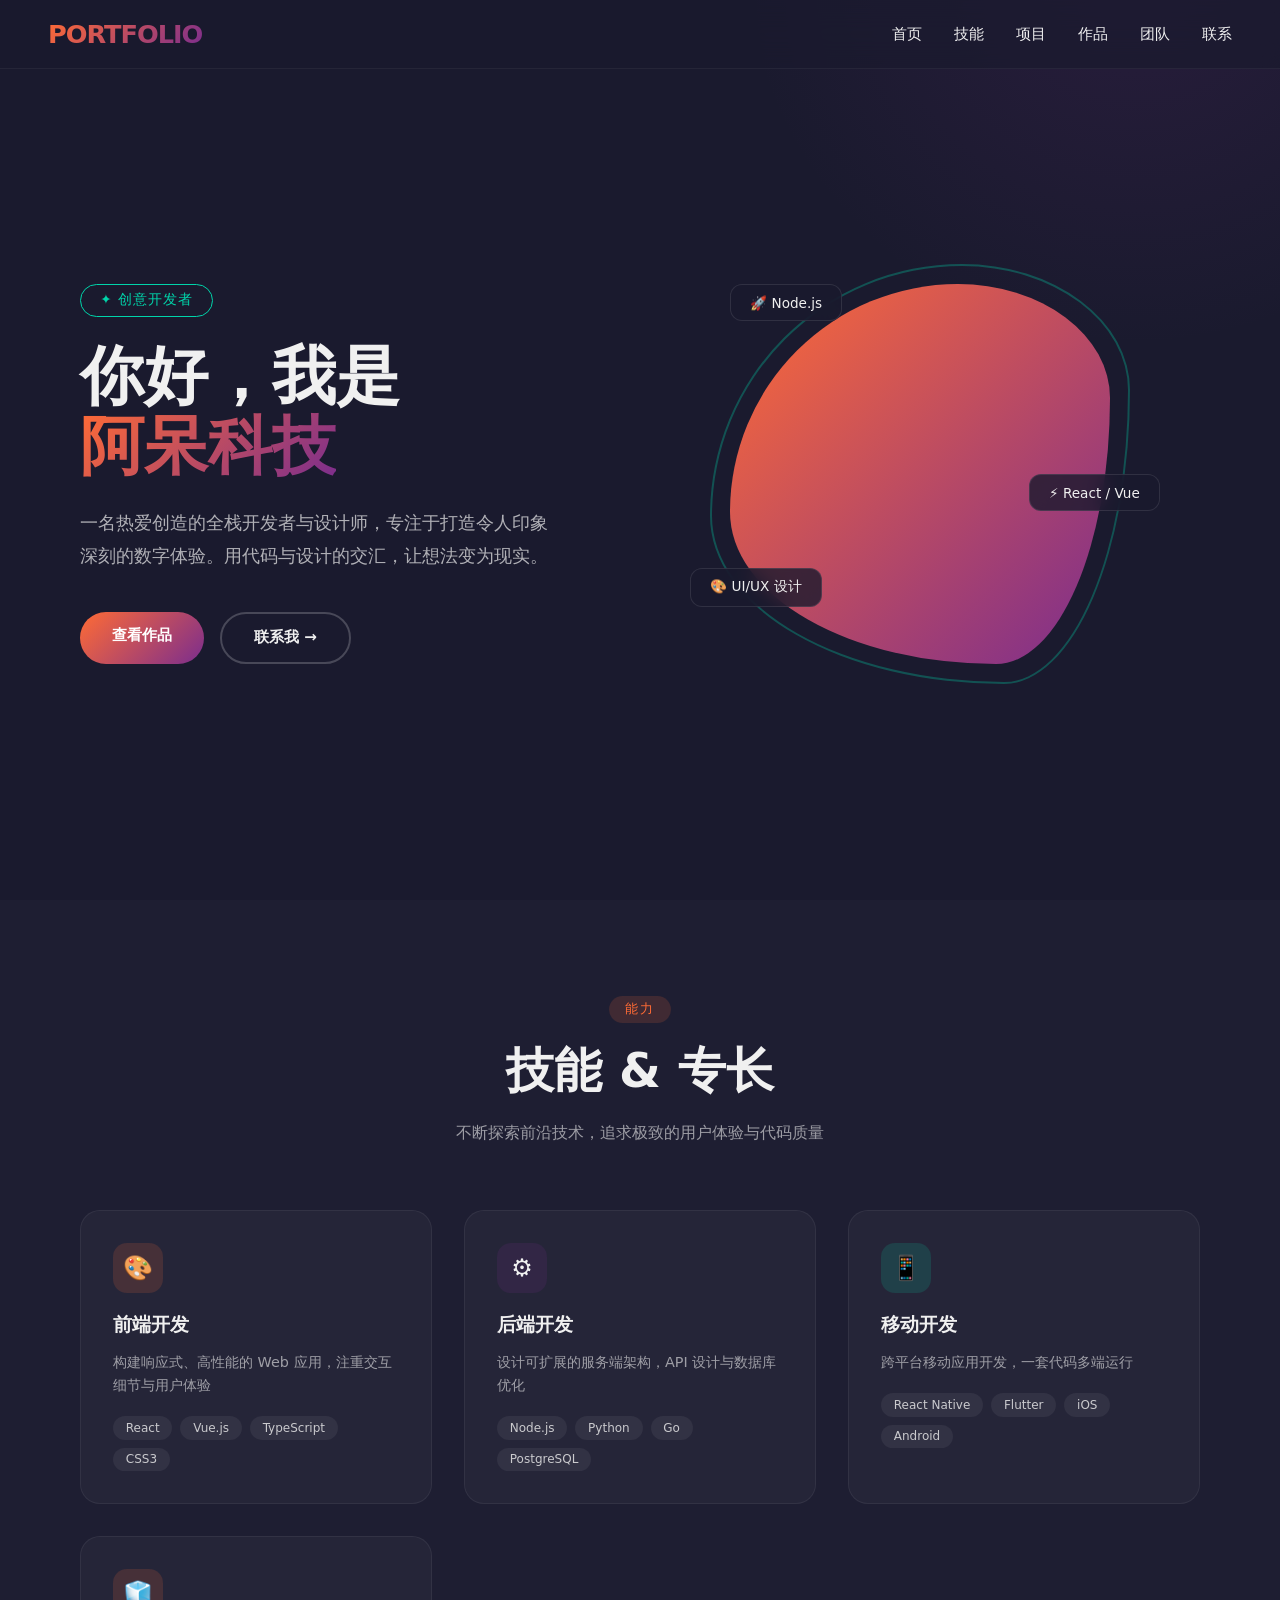
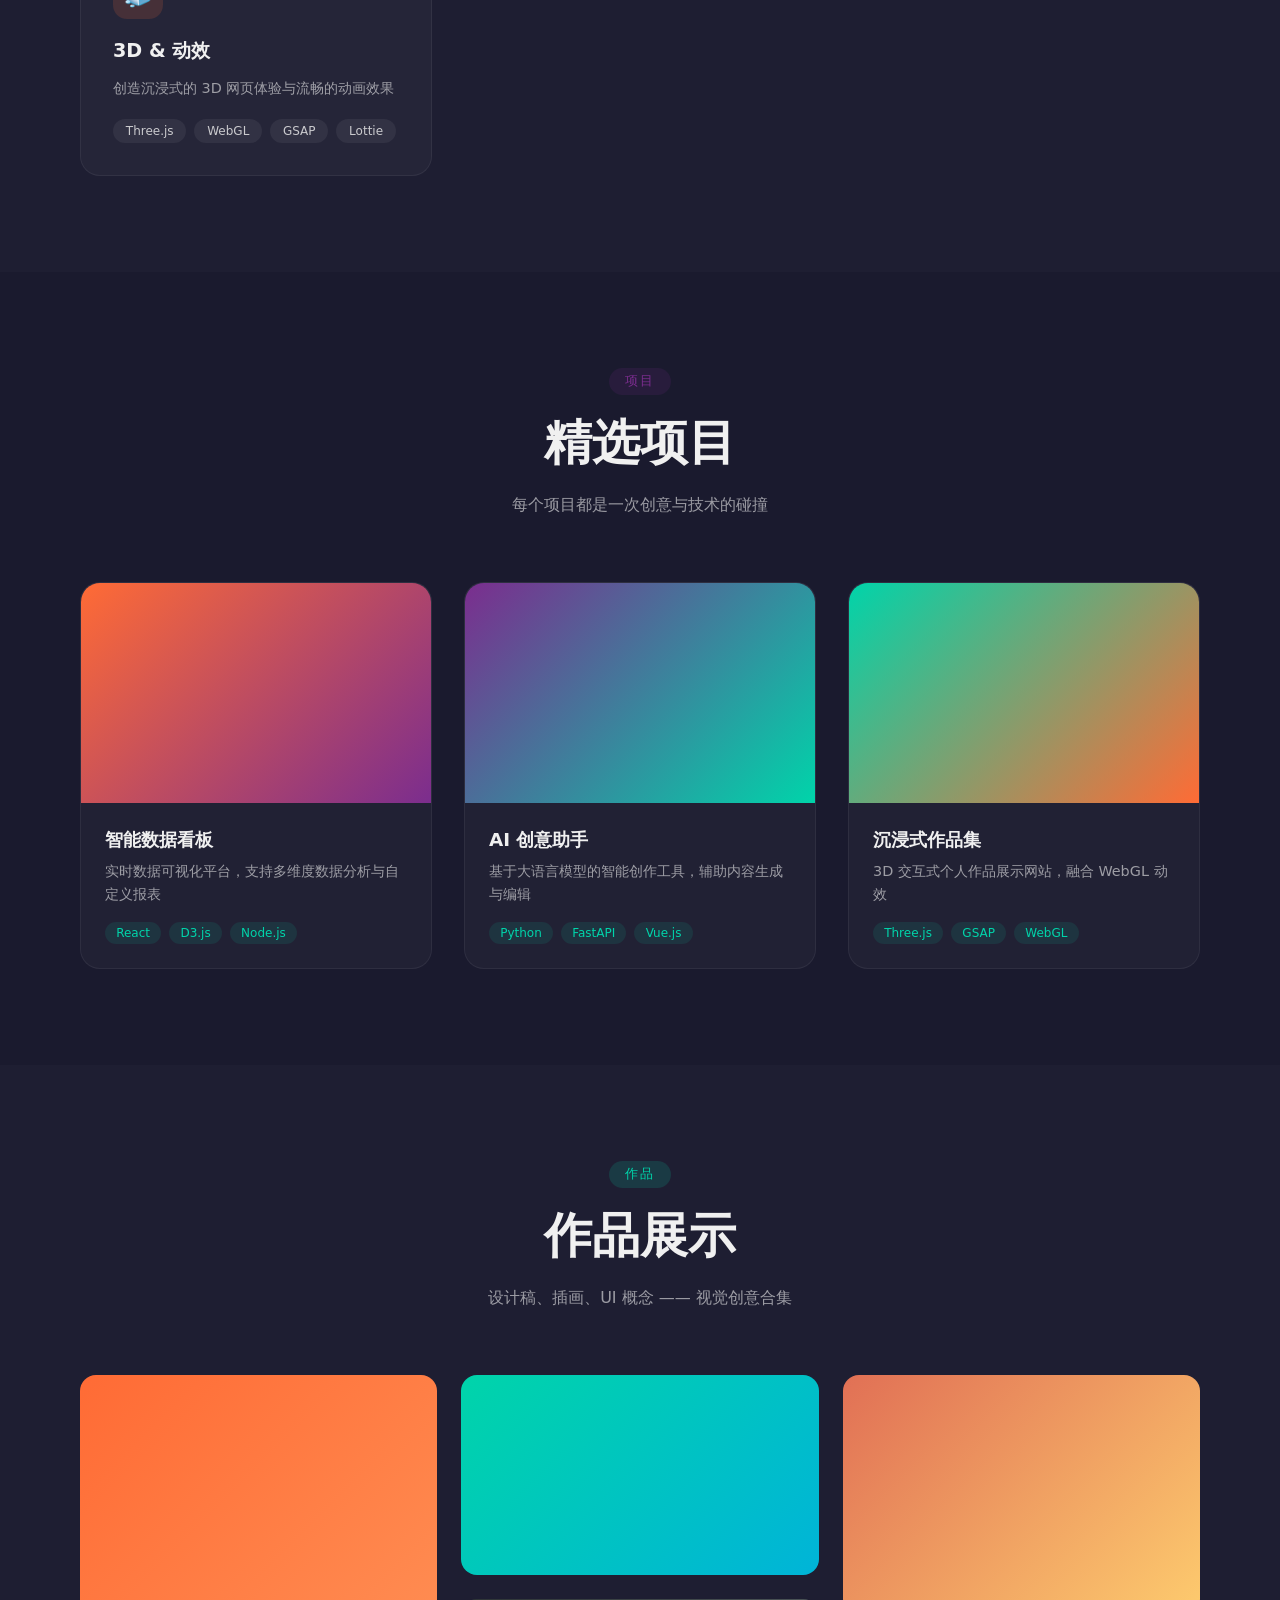
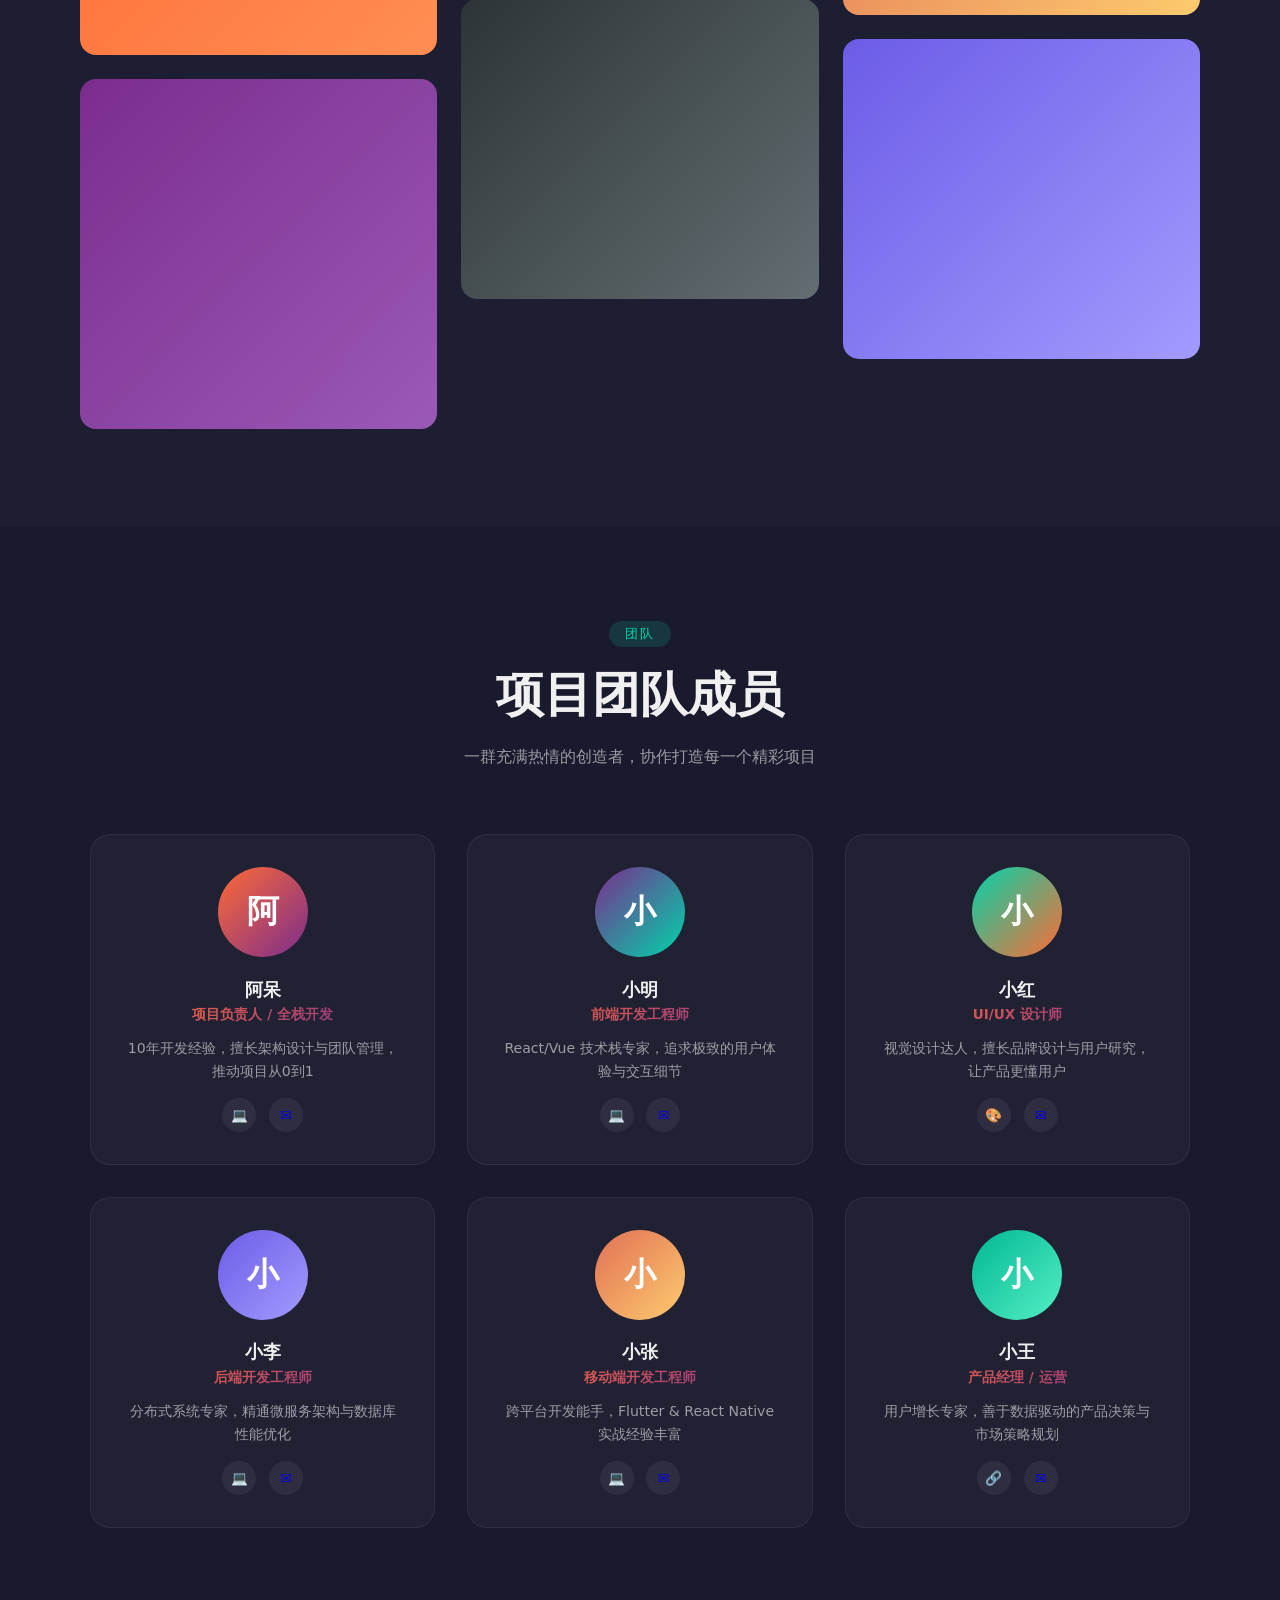
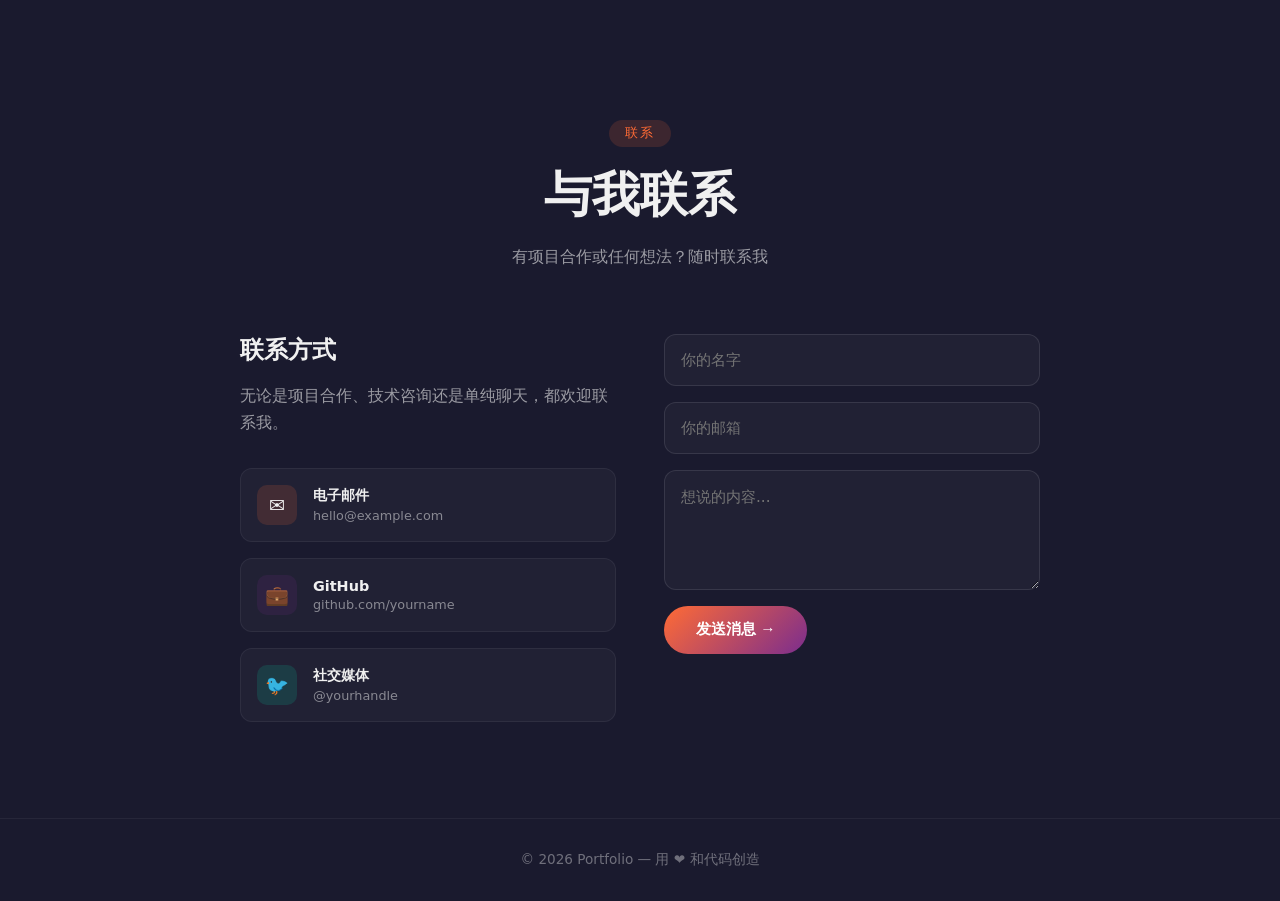
==== index.html @ a571a438 "Add team section with 6 member profiles" ====
<!DOCTYPE html>
<html lang="zh-CN">
<head>
<meta charset="UTF-8">
<meta name="viewport" content="width=device-width, initial-scale=1.0">
<title>阿呆科技 | 创意开发者 & 设计师作品集</title>
<meta name="description" content="阿呆科技 — 全栈开发者与设计师，专注于前端开发、UI/UX设计、3D动效与移动应用开发，打造令人印象深刻的数字体验。">
<meta name="keywords" content="阿呆科技, 全栈开发, 前端开发, UI设计, UX设计, React, Vue, 作品集, Portfolio, 创意设计">
<meta name="author" content="阿呆科技">
<meta name="robots" content="index, follow">
<!-- Open Graph (社交分享) -->
<meta property="og:title" content="阿呆科技 | 创意开发者 & 设计师作品集">
<meta property="og:description" content="全栈开发者与设计师，专注于打造令人印象深刻的数字体验。">
<meta property="og:type" content="website">
<meta property="og:locale" content="zh_CN">
<!-- Twitter Card -->
<meta name="twitter:card" content="summary_large_image">
<meta name="twitter:title" content="阿呆科技 | 创意开发者 & 设计师作品集">
<meta name="twitter:description" content="全栈开发者与设计师，专注于打造令人印象深刻的数字体验。">
<link rel="canonical" href="https://claude-code-vscode.vercel.app">
<style>
  /* ===== CSS Variables & Reset ===== */
  :root {
    --primary: #FF6B35;
    --secondary: #7B2D8E;
    --accent: #00D4AA;
    --dark: #1A1A2E;
    --light: #F0F0F0;
    --gradient-1: linear-gradient(135deg, #FF6B35, #7B2D8E);
    --gradient-2: linear-gradient(135deg, #7B2D8E, #00D4AA);
    --gradient-3: linear-gradient(135deg, #00D4AA, #FF6B35);
  }

  * { margin: 0; padding: 0; box-sizing: border-box; }

  html { scroll-behavior: smooth; }

  body {
    font-family: 'Segoe UI', system-ui, -apple-system, sans-serif;
    background: var(--dark);
    color: var(--light);
    overflow-x: hidden;
  }

  /* ===== Navigation ===== */
  nav {
    position: fixed;
    top: 0;
    width: 100%;
    z-index: 100;
    padding: 1.2rem 3rem;
    display: flex;
    justify-content: space-between;
    align-items: center;
    backdrop-filter: blur(20px);
    background: rgba(26, 26, 46, 0.7);
    border-bottom: 1px solid rgba(255, 255, 255, 0.05);
    transition: all 0.3s ease;
  }

  .logo {
    font-size: 1.6rem;
    font-weight: 900;
    background: var(--gradient-1);
    -webkit-background-clip: text;
    -webkit-text-fill-color: transparent;
    background-clip: text;
    letter-spacing: -1px;
    cursor: pointer;
  }

  .nav-links { display: flex; gap: 2rem; list-style: none; }

  .nav-links a {
    color: var(--light);
    text-decoration: none;
    font-weight: 500;
    font-size: 0.95rem;
    position: relative;
    transition: color 0.3s;
  }

  .nav-links a::after {
    content: '';
    position: absolute;
    bottom: -4px;
    left: 0;
    width: 0;
    height: 2px;
    background: var(--accent);
    transition: width 0.3s;
  }

  .nav-links a:hover { color: var(--accent); }
  .nav-links a:hover::after { width: 100%; }

  .menu-btn {
    display: none;
    background: none;
    border: none;
    color: var(--light);
    font-size: 1.5rem;
    cursor: pointer;
  }

  /* ===== Hero Section ===== */
  .hero {
    min-height: 100vh;
    display: grid;
    grid-template-columns: 1fr 1fr;
    align-items: center;
    padding: 8rem 5rem 5rem;
    position: relative;
  }

  .hero::before {
    content: '';
    position: absolute;
    top: -50%;
    right: -20%;
    width: 800px;
    height: 800px;
    background: radial-gradient(circle, rgba(123, 45, 142, 0.15), transparent 70%);
    border-radius: 50%;
    animation: float 8s ease-in-out infinite;
  }

  .hero-content { position: relative; z-index: 2; }

  .hero-tag {
    display: inline-block;
    padding: 0.4rem 1.2rem;
    border: 1px solid var(--accent);
    border-radius: 50px;
    font-size: 0.85rem;
    color: var(--accent);
    margin-bottom: 1.5rem;
    letter-spacing: 1px;
    text-transform: uppercase;
  }

  .hero h1 {
    font-size: clamp(2.5rem, 5vw, 4.5rem);
    font-weight: 900;
    line-height: 1.1;
    margin-bottom: 1.5rem;
  }

  .hero h1 .highlight {
    background: var(--gradient-1);
    -webkit-background-clip: text;
    -webkit-text-fill-color: transparent;
    background-clip: text;
  }

  .hero p {
    font-size: 1.15rem;
    color: rgba(240, 240, 240, 0.7);
    max-width: 480px;
    line-height: 1.8;
    margin-bottom: 2.5rem;
  }

  .hero-buttons { display: flex; gap: 1rem; flex-wrap: wrap; }

  .btn {
    padding: 0.85rem 2rem;
    border-radius: 50px;
    font-size: 0.95rem;
    font-weight: 600;
    text-decoration: none;
    cursor: pointer;
    transition: all 0.3s;
    border: none;
  }

  .btn-primary {
    background: var(--gradient-1);
    color: white;
  }

  .btn-primary:hover {
    transform: translateY(-2px);
    box-shadow: 0 10px 30px rgba(255, 107, 53, 0.3);
  }

  .btn-outline {
    background: transparent;
    color: var(--light);
    border: 2px solid rgba(255, 255, 255, 0.2);
  }

  .btn-outline:hover {
    border-color: var(--accent);
    color: var(--accent);
    transform: translateY(-2px);
  }

  /* Hero Visual - Abstract Shape */
  .hero-visual {
    display: flex;
    justify-content: center;
    align-items: center;
    position: relative;
  }

  .avatar-shape {
    width: 380px;
    height: 380px;
    position: relative;
  }

  .avatar-shape .blob {
    position: absolute;
    inset: 0;
    background: var(--gradient-1);
    border-radius: 60% 40% 30% 70% / 60% 30% 70% 40%;
    animation: morph 8s ease-in-out infinite;
    display: flex;
    align-items: center;
    justify-content: center;
    overflow: hidden;
  }

  .avatar-shape .blob img {
    width: 100%;
    height: 100%;
    object-fit: cover;
  }

  .avatar-shape .ring {
    position: absolute;
    inset: -20px;
    border: 2px solid rgba(0, 212, 170, 0.3);
    border-radius: 60% 40% 30% 70% / 60% 30% 70% 40%;
    animation: morph 8s ease-in-out infinite reverse;
  }

  .floating-tag {
    position: absolute;
    padding: 0.6rem 1.2rem;
    background: rgba(26, 26, 46, 0.8);
    backdrop-filter: blur(10px);
    border-radius: 12px;
    font-size: 0.85rem;
    border: 1px solid rgba(255, 255, 255, 0.1);
    white-space: nowrap;
  }

  .floating-tag:nth-child(2) { top: 10%; right: -30px; animation: float 4s ease-in-out infinite; }
  .floating-tag:nth-child(3) { bottom: 15%; left: -40px; animation: float 5s ease-in-out infinite 1s; }
  .floating-tag:nth-child(4) { top: 50%; right: -50px; animation: float 6s ease-in-out infinite 2s; }

  /* ===== Section Common ===== */
  section { padding: 6rem 5rem; position: relative; }

  .section-header {
    text-align: center;
    margin-bottom: 4rem;
  }

  .section-tag {
    display: inline-block;
    padding: 0.3rem 1rem;
    border-radius: 50px;
    font-size: 0.8rem;
    text-transform: uppercase;
    letter-spacing: 2px;
    margin-bottom: 1rem;
  }

  .section-title {
    font-size: clamp(2rem, 4vw, 3rem);
    font-weight: 900;
    margin-bottom: 1rem;
  }

  .section-desc {
    color: rgba(240, 240, 240, 0.6);
    max-width: 500px;
    margin: 0 auto;
    line-height: 1.7;
  }

  /* ===== Skills Section ===== */
  #skills { background: rgba(255, 255, 255, 0.02); }

  .skills-grid {
    display: grid;
    grid-template-columns: repeat(auto-fit, minmax(280px, 1fr));
    gap: 2rem;
    max-width: 1200px;
    margin: 0 auto;
  }

  .skill-card {
    padding: 2rem;
    border-radius: 20px;
    background: rgba(255, 255, 255, 0.03);
    border: 1px solid rgba(255, 255, 255, 0.06);
    transition: all 0.4s cubic-bezier(0.175, 0.885, 0.32, 1.275);
    position: relative;
    overflow: hidden;
  }

  .skill-card::before {
    content: '';
    position: absolute;
    top: 0;
    left: 0;
    right: 0;
    height: 3px;
    background: var(--gradient-1);
    transform: scaleX(0);
    transition: transform 0.4s;
  }

  .skill-card:hover {
    transform: translateY(-8px);
    border-color: rgba(255, 107, 53, 0.3);
    box-shadow: 0 20px 40px rgba(0, 0, 0, 0.3);
  }

  .skill-card:hover::before { transform: scaleX(1); }

  .skill-icon {
    width: 50px;
    height: 50px;
    border-radius: 14px;
    display: flex;
    align-items: center;
    justify-content: center;
    font-size: 1.5rem;
    margin-bottom: 1.2rem;
  }

  .skill-card h3 {
    font-size: 1.2rem;
    margin-bottom: 0.8rem;
    font-weight: 700;
  }

  .skill-card p {
    font-size: 0.9rem;
    color: rgba(240, 240, 240, 0.6);
    line-height: 1.6;
    margin-bottom: 1.2rem;
  }

  .skill-tags { display: flex; flex-wrap: wrap; gap: 0.5rem; }

  .skill-tags span {
    padding: 0.3rem 0.8rem;
    border-radius: 50px;
    font-size: 0.75rem;
    background: rgba(255, 255, 255, 0.06);
    color: rgba(240, 240, 240, 0.8);
  }

  /* ===== Projects Section ===== */
  .projects-grid {
    display: grid;
    grid-template-columns: repeat(auto-fit, minmax(350px, 1fr));
    gap: 2rem;
    max-width: 1200px;
    margin: 0 auto;
  }

  .project-card {
    border-radius: 20px;
    overflow: hidden;
    background: rgba(255, 255, 255, 0.03);
    border: 1px solid rgba(255, 255, 255, 0.06);
    transition: all 0.4s;
    cursor: pointer;
  }

  .project-card:hover {
    transform: translateY(-6px);
    box-shadow: 0 20px 50px rgba(0, 0, 0, 0.4);
    border-color: rgba(123, 45, 142, 0.3);
  }

  .project-thumb {
    height: 220px;
    position: relative;
    overflow: hidden;
  }

  .project-thumb .color-bg {
    width: 100%;
    height: 100%;
    transition: transform 0.6s;
  }

  .project-card:hover .color-bg { transform: scale(1.05); }

  .project-thumb .overlay {
    position: absolute;
    inset: 0;
    background: rgba(26, 26, 46, 0.4);
    display: flex;
    align-items: center;
    justify-content: center;
    opacity: 0;
    transition: opacity 0.3s;
  }

  .project-card:hover .overlay { opacity: 1; }

  .overlay .btn {
    font-size: 0.85rem;
    padding: 0.6rem 1.5rem;
  }

  .project-info { padding: 1.5rem; }

  .project-info h3 {
    font-size: 1.15rem;
    font-weight: 700;
    margin-bottom: 0.5rem;
  }

  .project-info p {
    font-size: 0.9rem;
    color: rgba(240, 240, 240, 0.6);
    line-height: 1.6;
    margin-bottom: 1rem;
  }

  .project-meta {
    display: flex;
    gap: 0.5rem;
    flex-wrap: wrap;
  }

  .project-meta span {
    padding: 0.25rem 0.7rem;
    border-radius: 50px;
    font-size: 0.75rem;
    background: rgba(0, 212, 170, 0.1);
    color: var(--accent);
  }

  /* ===== Gallery Section ===== */
  #gallery { background: rgba(255, 255, 255, 0.02); }

  .gallery-masonry {
    columns: 3;
    column-gap: 1.5rem;
    max-width: 1200px;
    margin: 0 auto;
  }

  .gallery-item {
    break-inside: avoid;
    margin-bottom: 1.5rem;
    border-radius: 16px;
    overflow: hidden;
    position: relative;
    cursor: pointer;
    transition: transform 0.3s;
  }

  .gallery-item:hover { transform: scale(1.02); }

  .gallery-item .color-bg {
    width: 100%;
    display: block;
  }

  .gallery-item .gallery-overlay {
    position: absolute;
    inset: 0;
    background: linear-gradient(to top, rgba(26, 26, 46, 0.9), transparent);
    opacity: 0;
    transition: opacity 0.3s;
    display: flex;
    align-items: flex-end;
    padding: 1.5rem;
  }

  .gallery-item:hover .gallery-overlay { opacity: 1; }

  .gallery-overlay h4 { font-size: 1rem; margin-bottom: 0.3rem; }
  .gallery-overlay p { font-size: 0.8rem; color: rgba(240, 240, 240, 0.7); }

  /* ===== Contact Section ===== */
  .contact-container {
    max-width: 800px;
    margin: 0 auto;
    display: grid;
    grid-template-columns: 1fr 1fr;
    gap: 3rem;
  }

  .contact-info h3 {
    font-size: 1.5rem;
    margin-bottom: 1rem;
    font-weight: 700;
  }

  .contact-info p {
    color: rgba(240, 240, 240, 0.6);
    line-height: 1.7;
    margin-bottom: 2rem;
  }

  .contact-links { display: flex; flex-direction: column; gap: 1rem; }

  .contact-links a {
    display: flex;
    align-items: center;
    gap: 1rem;
    color: var(--light);
    text-decoration: none;
    padding: 1rem;
    border-radius: 12px;
    background: rgba(255, 255, 255, 0.03);
    border: 1px solid rgba(255, 255, 255, 0.06);
    transition: all 0.3s;
  }

  .contact-links a:hover {
    border-color: var(--accent);
    transform: translateX(5px);
  }

  .contact-links .icon {
    width: 40px;
    height: 40px;
    border-radius: 10px;
    display: flex;
    align-items: center;
    justify-content: center;
    font-size: 1.2rem;
    flex-shrink: 0;
  }

  .contact-links .text strong { display: block; font-size: 0.9rem; }
  .contact-links .text span { font-size: 0.8rem; color: rgba(240, 240, 240, 0.5); }

  .contact-form { display: flex; flex-direction: column; gap: 1rem; }

  .contact-form input,
  .contact-form textarea {
    padding: 1rem;
    border-radius: 12px;
    border: 1px solid rgba(255, 255, 255, 0.1);
    background: rgba(255, 255, 255, 0.03);
    color: var(--light);
    font-size: 0.95rem;
    font-family: inherit;
    transition: border-color 0.3s;
    outline: none;
  }

  .contact-form input:focus,
  .contact-form textarea:focus {
    border-color: var(--accent);
  }

  .contact-form textarea { resize: vertical; min-height: 120px; }

  .contact-form .btn-primary { align-self: flex-start; }

  /* ===== Footer ===== */
  footer {
    padding: 2rem 5rem;
    text-align: center;
    border-top: 1px solid rgba(255, 255, 255, 0.05);
    color: rgba(240, 240, 240, 0.4);
    font-size: 0.85rem;
  }

  /* ===== Animations ===== */
  @keyframes float {
    0%, 100% { transform: translateY(0); }
    50% { transform: translateY(-20px); }
  }

  @keyframes morph {
    0%, 100% { border-radius: 60% 40% 30% 70% / 60% 30% 70% 40%; }
    50% { border-radius: 30% 60% 70% 40% / 50% 60% 30% 60%; }
  }

  @keyframes fadeUp {
    from { opacity: 0; transform: translateY(40px); }
    to { opacity: 1; transform: translateY(0); }
  }

  .fade-up {
    opacity: 0;
    transform: translateY(40px);
    transition: all 0.6s cubic-bezier(0.175, 0.885, 0.32, 1.275);
  }

  .fade-up.visible {
    opacity: 1;
    transform: translateY(0);
  }

  /* ===== Team Section ===== */
  .team-grid {
    display: grid;
    grid-template-columns: repeat(3, 1fr);
    gap: 2rem;
    max-width: 1100px;
    margin: 0 auto;
  }

  .team-card {
    border-radius: 20px;
    background: rgba(255, 255, 255, 0.03);
    border: 1px solid rgba(255, 255, 255, 0.06);
    padding: 2rem;
    text-align: center;
    transition: all 0.4s cubic-bezier(0.175, 0.885, 0.32, 1.275);
    position: relative;
    overflow: hidden;
  }

  .team-card::after {
    content: '';
    position: absolute;
    bottom: 0;
    left: 0;
    right: 0;
    height: 3px;
    background: var(--gradient-1);
    transform: scaleX(0);
    transition: transform 0.4s;
  }

  .team-card:hover {
    transform: translateY(-8px);
    border-color: rgba(255, 107, 53, 0.3);
    box-shadow: 0 20px 40px rgba(0, 0, 0, 0.3);
  }

  .team-card:hover::after { transform: scaleX(1); }

  .team-avatar {
    width: 90px;
    height: 90px;
    border-radius: 50%;
    margin: 0 auto 1.2rem;
    display: flex;
    align-items: center;
    justify-content: center;
    font-size: 2rem;
    color: white;
    font-weight: 700;
  }

  .team-card h3 {
    font-size: 1.15rem;
    font-weight: 700;
    margin-bottom: 0.3rem;
  }

  .team-card .role {
    font-size: 0.85rem;
    background: var(--gradient-1);
    -webkit-background-clip: text;
    -webkit-text-fill-color: transparent;
    background-clip: text;
    font-weight: 600;
    margin-bottom: 0.8rem;
  }

  .team-card p {
    font-size: 0.88rem;
    color: rgba(240, 240, 240, 0.6);
    line-height: 1.6;
    margin-bottom: 1rem;
  }

  .team-socials {
    display: flex;
    justify-content: center;
    gap: 0.8rem;
  }

  .team-socials a {
    width: 34px;
    height: 34px;
    border-radius: 50%;
    background: rgba(255, 255, 255, 0.06);
    display: flex;
    align-items: center;
    justify-content: center;
    font-size: 0.85rem;
    text-decoration: none;
    transition: all 0.3s;
  }

  .team-socials a:hover {
    background: var(--accent);
    transform: translateY(-2px);
  }

  @media (max-width: 900px) {
    .team-grid { grid-template-columns: repeat(2, 1fr); }
  }

  @media (max-width: 600px) {
    .team-grid { grid-template-columns: 1fr; }
  }

  /* ===== Responsive ===== */
  @media (max-width: 900px) {
    nav { padding: 1rem 2rem; }
    .nav-links { display: none; }
    .menu-btn { display: block; }
    .hero {
      grid-template-columns: 1fr;
      padding: 7rem 2rem 3rem;
      text-align: center;
    }
    .hero p { margin: 0 auto 2.5rem; }
    .hero-buttons { justify-content: center; }
    .hero-visual { order: -1; }
    .avatar-shape { width: 250px; height: 250px; }
    section { padding: 4rem 2rem; }
    .projects-grid { grid-template-columns: 1fr; }
    .gallery-masonry { columns: 2; }
    .contact-container { grid-template-columns: 1fr; }
    footer { padding: 2rem; }
  }

  @media (max-width: 600px) {
    .gallery-masonry { columns: 1; }
    .floating-tag { display: none; }
  }
</style>
</head>
<body>

<!-- Navigation -->
<nav>
  <div class="logo">PORTFOLIO</div>
  <ul class="nav-links">
    <li><a href="#hero">首页</a></li>
    <li><a href="#skills">技能</a></li>
    <li><a href="#projects">项目</a></li>
    <li><a href="#gallery">作品</a></li>
    <li><a href="#team">团队</a></li>
    <li><a href="#contact">联系</a></li>
  </ul>
  <button class="menu-btn" onclick="document.querySelector('.nav-links').classList.toggle('show')">☰</button>
</nav>

<!-- Hero Section -->
<section class="hero" id="hero">
  <div class="hero-content">
    <span class="hero-tag">✦ 创意开发者</span>
    <h1>
      你好，我是<br>
      <span class="highlight">阿呆科技</span>
    </h1>
    <p>一名热爱创造的全栈开发者与设计师，专注于打造令人印象深刻的数字体验。用代码与设计的交汇，让想法变为现实。</p>
    <div class="hero-buttons">
      <a href="#projects" class="btn btn-primary">查看作品</a>
      <a href="#contact" class="btn btn-outline">联系我 →</a>
    </div>
  </div>
  <div class="hero-visual">
    <div class="avatar-shape">
      <div class="blob"></div>
      <div class="ring"></div>
      <div class="floating-tag">🎨 UI/UX 设计</div>
      <div class="floating-tag">⚡ React / Vue</div>
      <div class="floating-tag">🚀 Node.js</div>
    </div>
  </div>
</section>

<!-- Skills Section -->
<section id="skills">
  <div class="section-header fade-up">
    <span class="section-tag" style="background:rgba(255,107,53,0.15);color:var(--primary);">能力</span>
    <h2 class="section-title">技能 & 专长</h2>
    <p class="section-desc">不断探索前沿技术，追求极致的用户体验与代码质量</p>
  </div>
  <div class="skills-grid">
    <div class="skill-card fade-up">
      <div class="skill-icon" style="background:rgba(255,107,53,0.15);">🎨</div>
      <h3>前端开发</h3>
      <p>构建响应式、高性能的 Web 应用，注重交互细节与用户体验</p>
      <div class="skill-tags">
        <span>React</span><span>Vue.js</span><span>TypeScript</span><span>CSS3</span>
      </div>
    </div>
    <div class="skill-card fade-up">
      <div class="skill-icon" style="background:rgba(123,45,142,0.15);">⚙️</div>
      <h3>后端开发</h3>
      <p>设计可扩展的服务端架构，API 设计与数据库优化</p>
      <div class="skill-tags">
        <span>Node.js</span><span>Python</span><span>Go</span><span>PostgreSQL</span>
      </div>
    </div>
    <div class="skill-card fade-up">
      <div class="skill-icon" style="background:rgba(0,212,170,0.15);">📱</div>
      <h3>移动开发</h3>
      <p>跨平台移动应用开发，一套代码多端运行</p>
      <div class="skill-tags">
        <span>React Native</span><span>Flutter</span><span>iOS</span><span>Android</span>
      </div>
    </div>
    <div class="skill-card fade-up">
      <div class="skill-icon" style="background:rgba(255,107,53,0.15);">🧊</div>
      <h3>3D & 动效</h3>
      <p>创造沉浸式的 3D 网页体验与流畅的动画效果</p>
      <div class="skill-tags">
        <span>Three.js</span><span>WebGL</span><span>GSAP</span><span>Lottie</span>
      </div>
    </div>
  </div>
</section>

<!-- Projects Section -->
<section id="projects">
  <div class="section-header fade-up">
    <span class="section-tag" style="background:rgba(123,45,142,0.15);color:var(--secondary);">项目</span>
    <h2 class="section-title">精选项目</h2>
    <p class="section-desc">每个项目都是一次创意与技术的碰撞</p>
  </div>
  <div class="projects-grid">
    <div class="project-card fade-up">
      <div class="project-thumb">
        <div class="color-bg" style="background:var(--gradient-1);height:100%;"></div>
        <div class="overlay"><a href="#" class="btn btn-primary">查看详情</a></div>
      </div>
      <div class="project-info">
        <h3>智能数据看板</h3>
        <p>实时数据可视化平台，支持多维度数据分析与自定义报表</p>
        <div class="project-meta">
          <span>React</span><span>D3.js</span><span>Node.js</span>
        </div>
      </div>
    </div>
    <div class="project-card fade-up">
      <div class="project-thumb">
        <div class="color-bg" style="background:var(--gradient-2);height:100%;"></div>
        <div class="overlay"><a href="#" class="btn btn-primary">查看详情</a></div>
      </div>
      <div class="project-info">
        <h3>AI 创意助手</h3>
        <p>基于大语言模型的智能创作工具，辅助内容生成与编辑</p>
        <div class="project-meta">
          <span>Python</span><span>FastAPI</span><span>Vue.js</span>
        </div>
      </div>
    </div>
    <div class="project-card fade-up">
      <div class="project-thumb">
        <div class="color-bg" style="background:var(--gradient-3);height:100%;"></div>
        <div class="overlay"><a href="#" class="btn btn-primary">查看详情</a></div>
      </div>
      <div class="project-info">
        <h3>沉浸式作品集</h3>
        <p>3D 交互式个人作品展示网站，融合 WebGL 动效</p>
        <div class="project-meta">
          <span>Three.js</span><span>GSAP</span><span>WebGL</span>
        </div>
      </div>
    </div>
  </div>
</section>

<!-- Gallery Section -->
<section id="gallery">
  <div class="section-header fade-up">
    <span class="section-tag" style="background:rgba(0,212,170,0.15);color:var(--accent);">作品</span>
    <h2 class="section-title">作品展示</h2>
    <p class="section-desc">设计稿、插画、UI 概念 —— 视觉创意合集</p>
  </div>
  <div class="gallery-masonry">
    <div class="gallery-item fade-up">
      <div class="color-bg" style="background:linear-gradient(135deg,#FF6B35,#FF8E53);height:280px;"></div>
      <div class="gallery-overlay">
        <div><h4>品牌视觉设计</h4><p>UI/UX Design</p></div>
      </div>
    </div>
    <div class="gallery-item fade-up">
      <div class="color-bg" style="background:linear-gradient(135deg,#7B2D8E,#9B59B6);height:350px;"></div>
      <div class="gallery-overlay">
        <div><h4>移动端界面</h4><p>Mobile App UI</p></div>
      </div>
    </div>
    <div class="gallery-item fade-up">
      <div class="color-bg" style="background:linear-gradient(135deg,#00D4AA,#00B4D8);height:200px;"></div>
      <div class="gallery-overlay">
        <div><h4>数据可视化</h4><p>Data Visualization</p></div>
      </div>
    </div>
    <div class="gallery-item fade-up">
      <div class="color-bg" style="background:linear-gradient(135deg,#2D3436,#636E72);height:300px;"></div>
      <div class="gallery-overlay">
        <div><h4>暗色主题设计</h4><p>Dark Theme UI</p></div>
      </div>
    </div>
    <div class="gallery-item fade-up">
      <div class="color-bg" style="background:linear-gradient(135deg,#E17055,#FDCB6E);height:240px;"></div>
      <div class="gallery-overlay">
        <div><h4>插画设计</h4><p>Illustration</p></div>
      </div>
    </div>
    <div class="gallery-item fade-up">
      <div class="color-bg" style="background:linear-gradient(135deg,#6C5CE7,#A29BFE);height:320px;"></div>
      <div class="gallery-overlay">
        <div><h4>网页动效</h4><p>Web Animation</p></div>
      </div>
    </div>
  </div>
</section>

<!-- Team Section -->
<section id="team">
  <div class="section-header fade-up">
    <span class="section-tag" style="background:rgba(0,212,170,0.15);color:var(--accent);">团队</span>
    <h2 class="section-title">项目团队成员</h2>
    <p class="section-desc">一群充满热情的创造者，协作打造每一个精彩项目</p>
  </div>
  <div class="team-grid">
    <div class="team-card fade-up">
      <div class="team-avatar" style="background:var(--gradient-1);">阿</div>
      <h3>阿呆</h3>
      <div class="role">项目负责人 / 全栈开发</div>
      <p>10年开发经验，擅长架构设计与团队管理，推动项目从0到1</p>
      <div class="team-socials">
        <a href="#" title="GitHub">💻</a>
        <a href="#" title="Email">✉️</a>
      </div>
    </div>
    <div class="team-card fade-up">
      <div class="team-avatar" style="background:var(--gradient-2);">小</div>
      <h3>小明</h3>
      <div class="role">前端开发工程师</div>
      <p>React/Vue 技术栈专家，追求极致的用户体验与交互细节</p>
      <div class="team-socials">
        <a href="#" title="GitHub">💻</a>
        <a href="#" title="Email">✉️</a>
      </div>
    </div>
    <div class="team-card fade-up">
      <div class="team-avatar" style="background:var(--gradient-3);">小</div>
      <h3>小红</h3>
      <div class="role">UI/UX 设计师</div>
      <p>视觉设计达人，擅长品牌设计与用户研究，让产品更懂用户</p>
      <div class="team-socials">
        <a href="#" title="Dribbble">🎨</a>
        <a href="#" title="Email">✉️</a>
      </div>
    </div>
    <div class="team-card fade-up">
      <div class="team-avatar" style="background:linear-gradient(135deg,#6C5CE7,#A29BFE);">小</div>
      <h3>小李</h3>
      <div class="role">后端开发工程师</div>
      <p>分布式系统专家，精通微服务架构与数据库性能优化</p>
      <div class="team-socials">
        <a href="#" title="GitHub">💻</a>
        <a href="#" title="Email">✉️</a>
      </div>
    </div>
    <div class="team-card fade-up">
      <div class="team-avatar" style="background:linear-gradient(135deg,#E17055,#FDCB6E);">小</div>
      <h3>小张</h3>
      <div class="role">移动端开发工程师</div>
      <p>跨平台开发能手，Flutter & React Native 实战经验丰富</p>
      <div class="team-socials">
        <a href="#" title="GitHub">💻</a>
        <a href="#" title="Email">✉️</a>
      </div>
    </div>
    <div class="team-card fade-up">
      <div class="team-avatar" style="background:linear-gradient(135deg,#00B894,#55EFC4);">小</div>
      <h3>小王</h3>
      <div class="role">产品经理 / 运营</div>
      <p>用户增长专家，善于数据驱动的产品决策与市场策略规划</p>
      <div class="team-socials">
        <a href="#" title="LinkedIn">🔗</a>
        <a href="#" title="Email">✉️</a>
      </div>
    </div>
  </div>
</section>

<!-- Contact Section -->
<section id="contact">
  <div class="section-header fade-up">
    <span class="section-tag" style="background:rgba(255,107,53,0.15);color:var(--primary);">联系</span>
    <h2 class="section-title">与我联系</h2>
    <p class="section-desc">有项目合作或任何想法？随时联系我</p>
  </div>
  <div class="contact-container fade-up">
    <div class="contact-info">
      <h3>联系方式</h3>
      <p>无论是项目合作、技术咨询还是单纯聊天，都欢迎联系我。</p>
      <div class="contact-links">
        <a href="mailto:hello@example.com">
          <div class="icon" style="background:rgba(255,107,53,0.15);">✉️</div>
          <div class="text">
            <strong>电子邮件</strong>
            <span>hello@example.com</span>
          </div>
        </a>
        <a href="#">
          <div class="icon" style="background:rgba(123,45,142,0.15);">💼</div>
          <div class="text">
            <strong>GitHub</strong>
            <span>github.com/yourname</span>
          </div>
        </a>
        <a href="#">
          <div class="icon" style="background:rgba(0,212,170,0.15);">🐦</div>
          <div class="text">
            <strong>社交媒体</strong>
            <span>@yourhandle</span>
          </div>
        </a>
      </div>
    </div>
    <form class="contact-form" onsubmit="event.preventDefault(); alert('消息已发送！感谢你的联系。');">
      <input type="text" placeholder="你的名字" required>
      <input type="email" placeholder="你的邮箱" required>
      <textarea placeholder="想说的内容..." required></textarea>
      <button type="submit" class="btn btn-primary">发送消息 →</button>
    </form>
  </div>
</section>

<!-- Footer -->
<footer>
  <p>© 2026 Portfolio — 用 ❤️ 和代码创造</p>
</footer>

<!-- Scroll Animation Script -->
<script>
  // Intersection Observer for fade-up animations
  const observer = new IntersectionObserver((entries) => {
    entries.forEach((entry, index) => {
      if (entry.isIntersecting) {
        setTimeout(() => {
          entry.target.classList.add('visible');
        }, index * 100);
        observer.unobserve(entry.target);
      }
    });
  }, { threshold: 0.1, rootMargin: '0px 0px -50px 0px' });

  document.querySelectorAll('.fade-up').forEach(el => observer.observe(el));

  // Smooth scroll for nav links
  document.querySelectorAll('a[href^="#"]').forEach(link => {
    link.addEventListener('click', (e) => {
      e.preventDefault();
      const target = document.querySelector(link.getAttribute('href'));
      if (target) {
        target.scrollIntoView({ behavior: 'smooth', block: 'start' });
      }
    });
  });

  // Nav background on scroll
  window.addEventListener('scroll', () => {
    const nav = document.querySelector('nav');
    if (window.scrollY > 100) {
      nav.style.background = 'rgba(26, 26, 46, 0.95)';
    } else {
      nav.style.background = 'rgba(26, 26, 46, 0.7)';
    }
  });
</script>

</body>
</html>
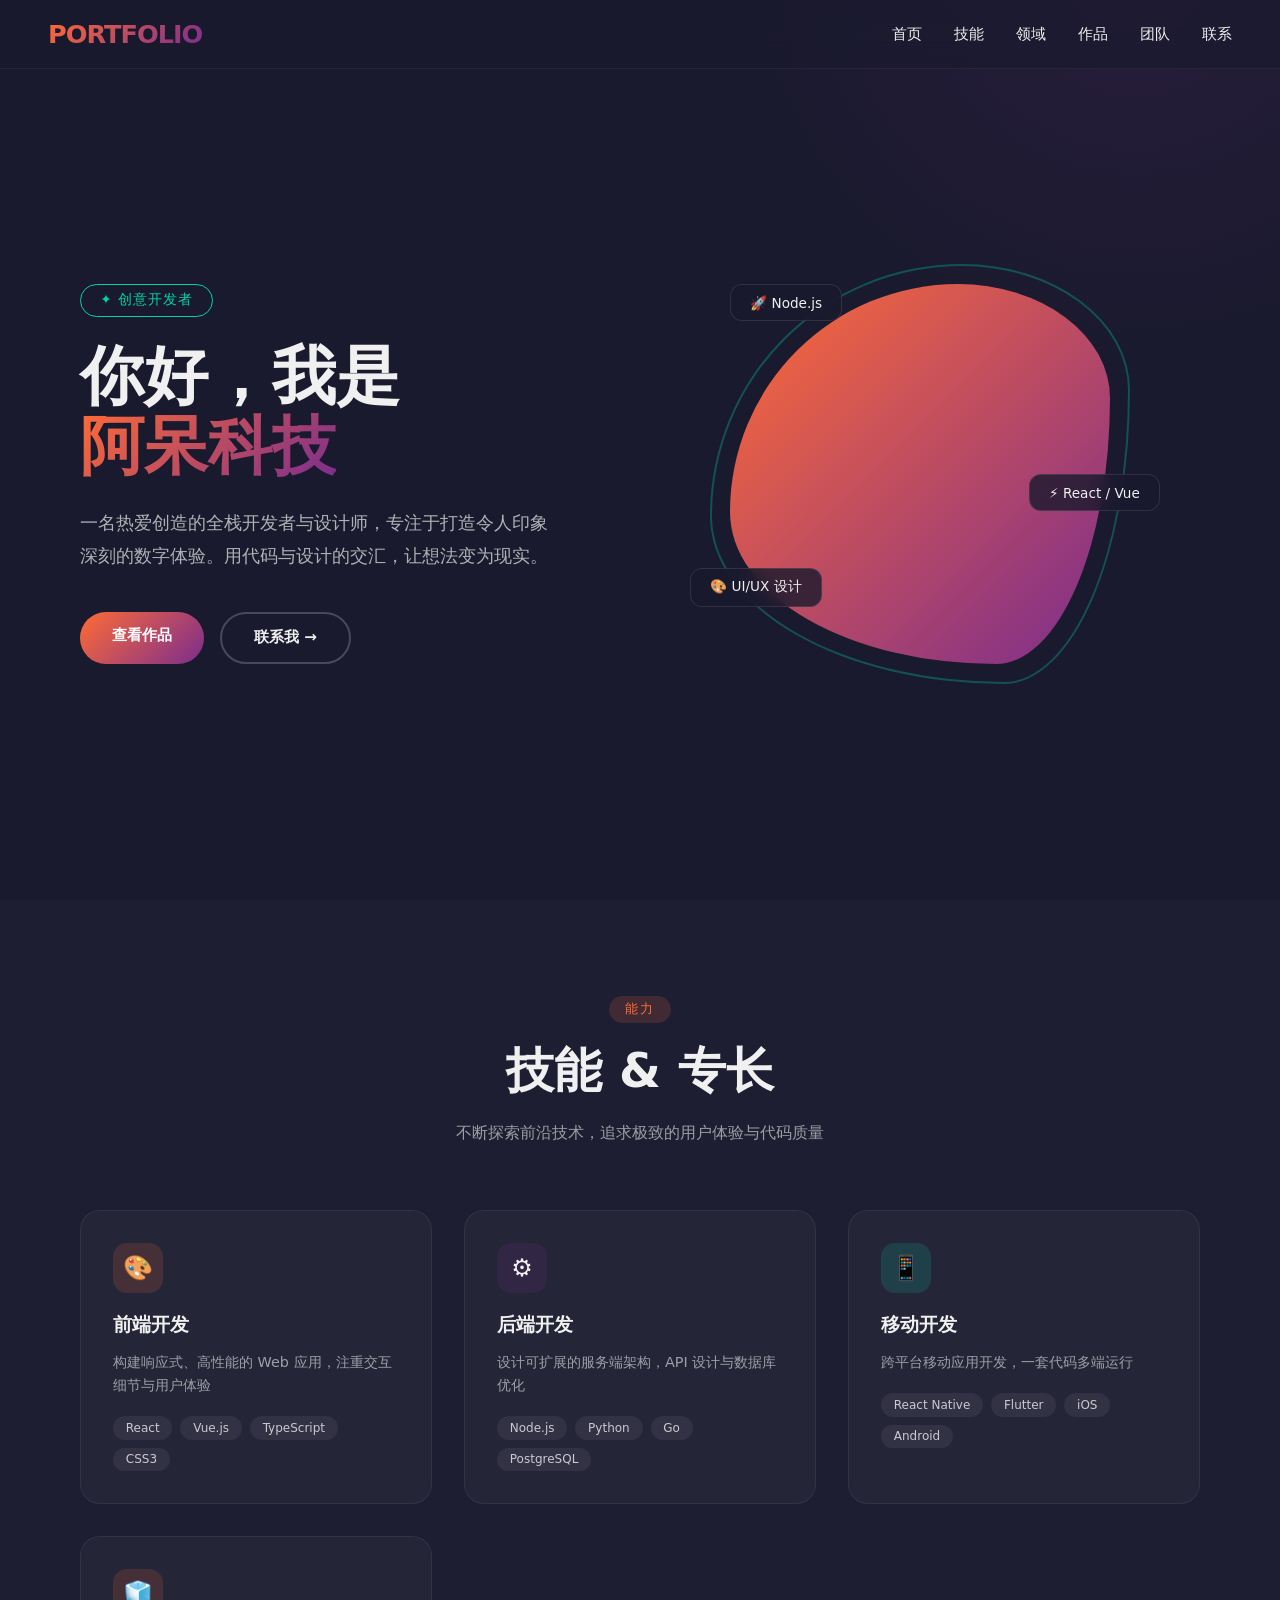
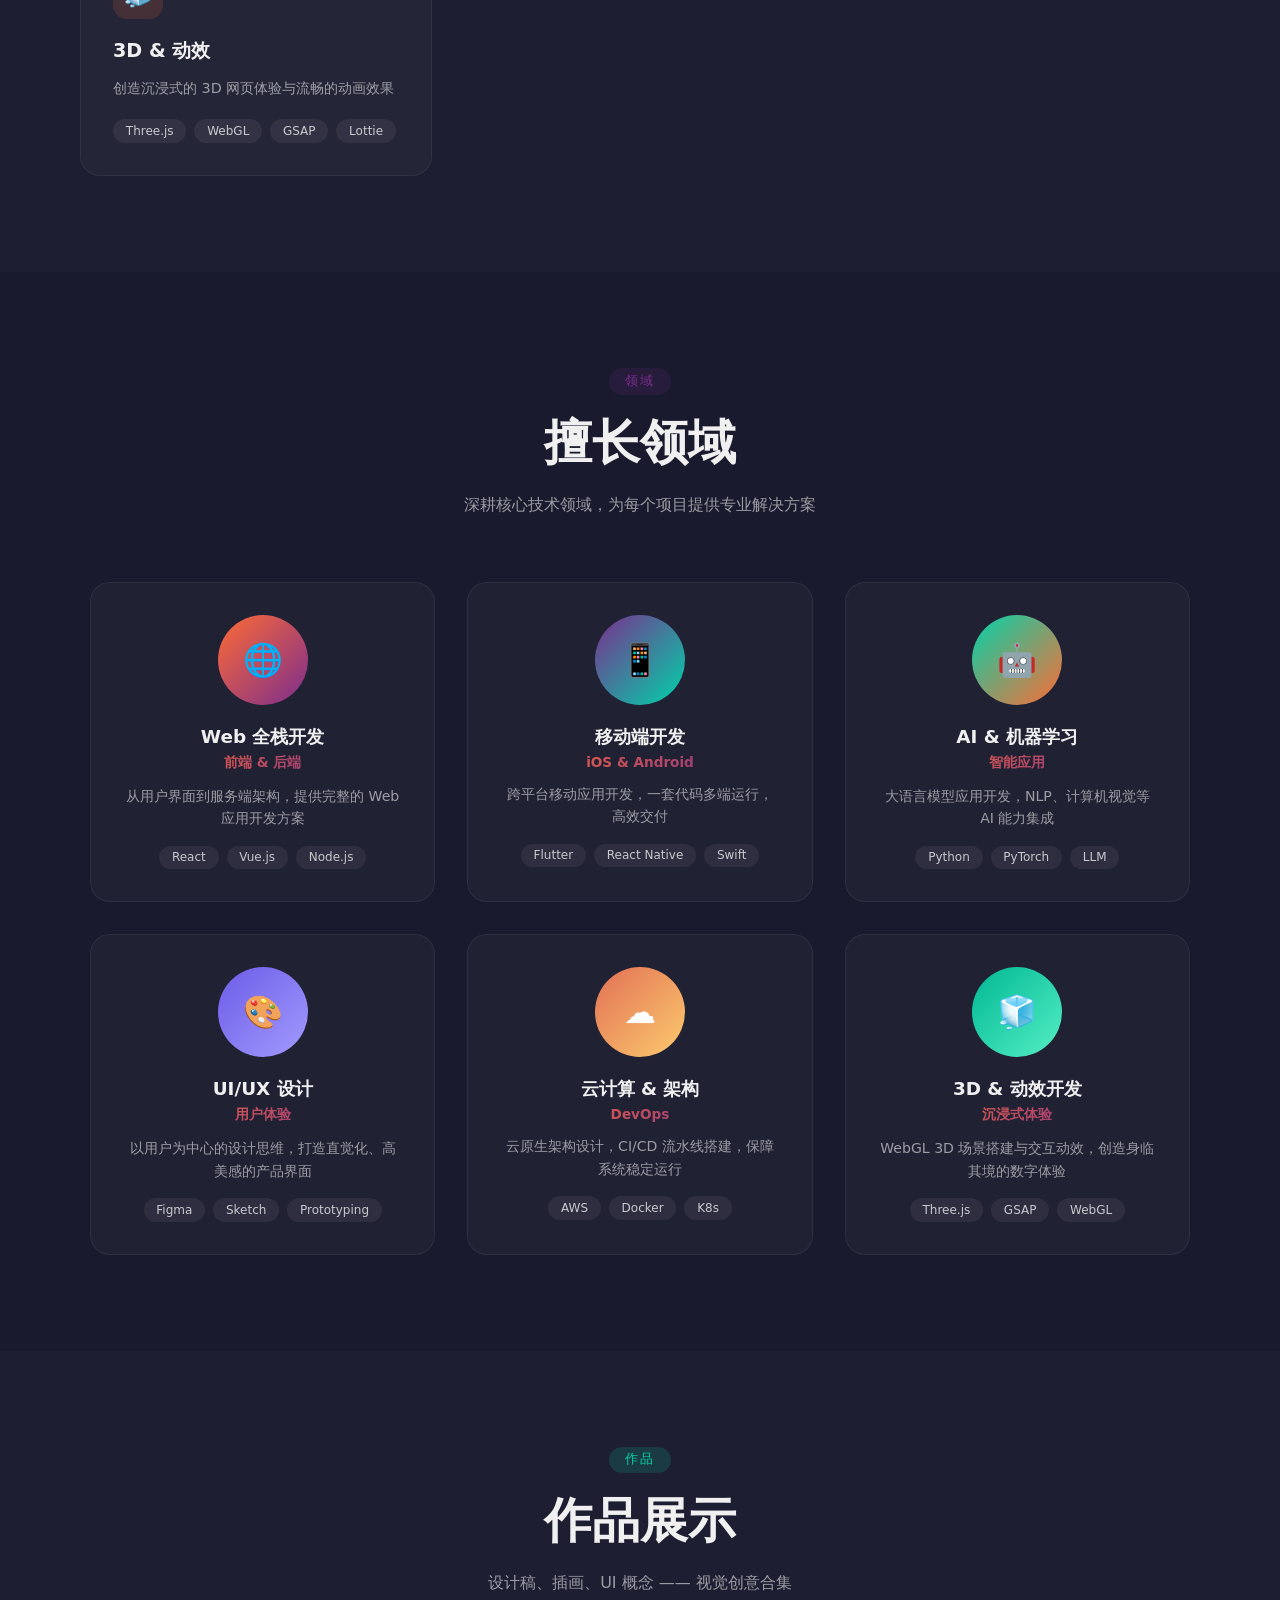
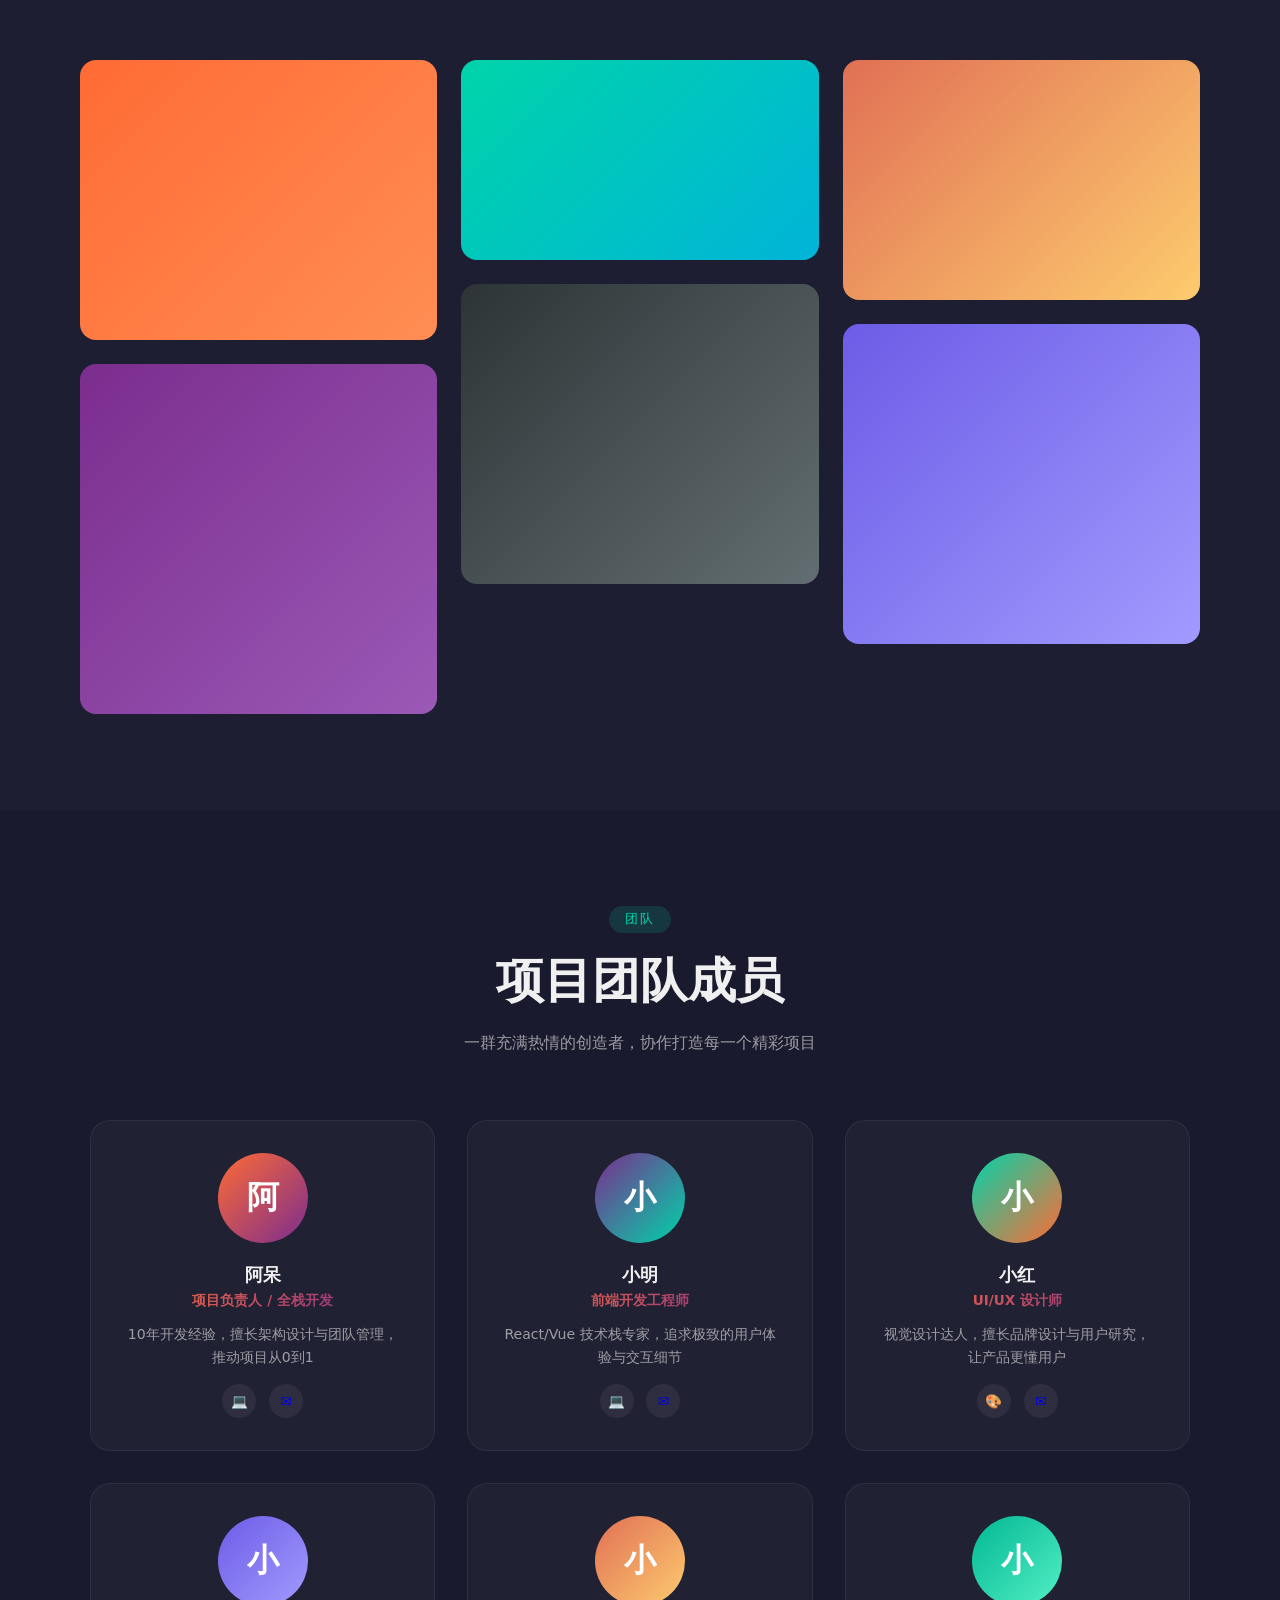
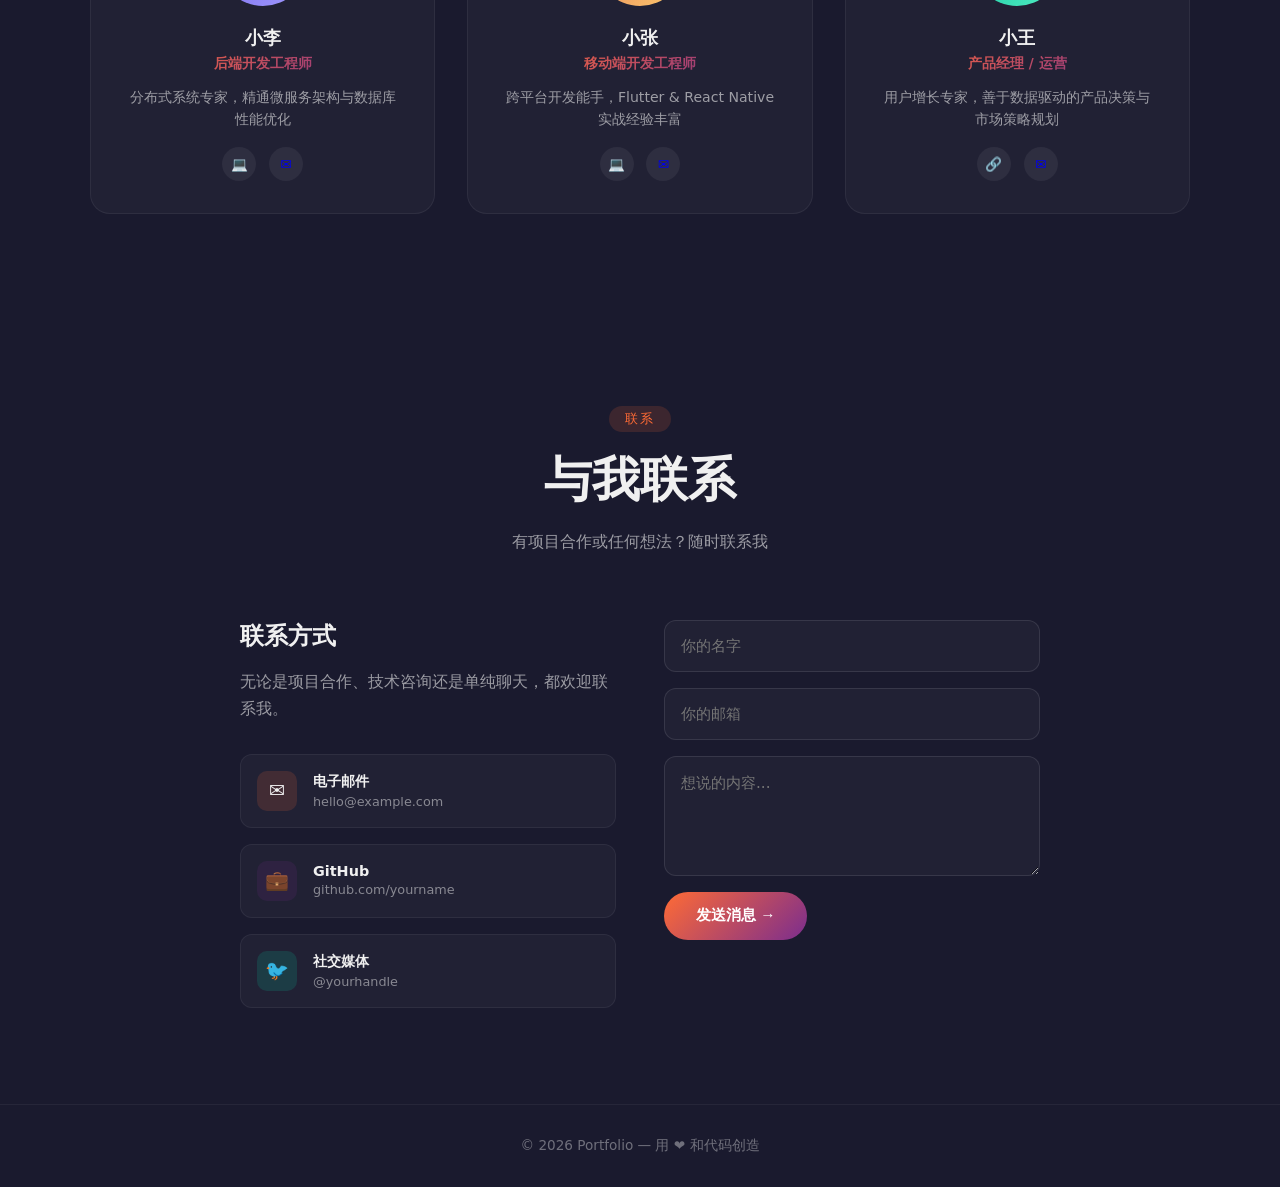
==== commit a6b2f806: "Replace projects section with expertise section (6 areas)" ====
--- a/index.html
+++ b/index.html
@@ -743,7 +743,7 @@
   <ul class="nav-links">
     <li><a href="#hero">首页</a></li>
     <li><a href="#skills">技能</a></li>
-    <li><a href="#projects">项目</a></li>
+    <li><a href="#projects">领域</a></li>
     <li><a href="#gallery">作品</a></li>
     <li><a href="#team">团队</a></li>
     <li><a href="#contact">联系</a></li>
@@ -819,51 +819,66 @@
   </div>
 </section>
 
-<!-- Projects Section -->
+<!-- Expertise Section -->
 <section id="projects">
   <div class="section-header fade-up">
-    <span class="section-tag" style="background:rgba(123,45,142,0.15);color:var(--secondary);">项目</span>
-    <h2 class="section-title">精选项目</h2>
-    <p class="section-desc">每个项目都是一次创意与技术的碰撞</p>
-  </div>
-  <div class="projects-grid">
-    <div class="project-card fade-up">
-      <div class="project-thumb">
-        <div class="color-bg" style="background:var(--gradient-1);height:100%;"></div>
-        <div class="overlay"><a href="#" class="btn btn-primary">查看详情</a></div>
-      </div>
-      <div class="project-info">
-        <h3>智能数据看板</h3>
-        <p>实时数据可视化平台，支持多维度数据分析与自定义报表</p>
-        <div class="project-meta">
-          <span>React</span><span>D3.js</span><span>Node.js</span>
-        </div>
-      </div>
-    </div>
-    <div class="project-card fade-up">
-      <div class="project-thumb">
-        <div class="color-bg" style="background:var(--gradient-2);height:100%;"></div>
-        <div class="overlay"><a href="#" class="btn btn-primary">查看详情</a></div>
-      </div>
-      <div class="project-info">
-        <h3>AI 创意助手</h3>
-        <p>基于大语言模型的智能创作工具，辅助内容生成与编辑</p>
-        <div class="project-meta">
-          <span>Python</span><span>FastAPI</span><span>Vue.js</span>
-        </div>
-      </div>
-    </div>
-    <div class="project-card fade-up">
-      <div class="project-thumb">
-        <div class="color-bg" style="background:var(--gradient-3);height:100%;"></div>
-        <div class="overlay"><a href="#" class="btn btn-primary">查看详情</a></div>
-      </div>
-      <div class="project-info">
-        <h3>沉浸式作品集</h3>
-        <p>3D 交互式个人作品展示网站，融合 WebGL 动效</p>
-        <div class="project-meta">
-          <span>Three.js</span><span>GSAP</span><span>WebGL</span>
-        </div>
+    <span class="section-tag" style="background:rgba(123,45,142,0.15);color:var(--secondary);">领域</span>
+    <h2 class="section-title">擅长领域</h2>
+    <p class="section-desc">深耕核心技术领域，为每个项目提供专业解决方案</p>
+  </div>
+  <div class="team-grid">
+    <div class="team-card fade-up">
+      <div class="team-avatar" style="background:var(--gradient-1);">🌐</div>
+      <h3>Web 全栈开发</h3>
+      <div class="role">前端 & 后端</div>
+      <p>从用户界面到服务端架构，提供完整的 Web 应用开发方案</p>
+      <div class="skill-tags" style="justify-content:center;">
+        <span>React</span><span>Vue.js</span><span>Node.js</span>
+      </div>
+    </div>
+    <div class="team-card fade-up">
+      <div class="team-avatar" style="background:var(--gradient-2);">📱</div>
+      <h3>移动端开发</h3>
+      <div class="role">iOS & Android</div>
+      <p>跨平台移动应用开发，一套代码多端运行，高效交付</p>
+      <div class="skill-tags" style="justify-content:center;">
+        <span>Flutter</span><span>React Native</span><span>Swift</span>
+      </div>
+    </div>
+    <div class="team-card fade-up">
+      <div class="team-avatar" style="background:var(--gradient-3);">🤖</div>
+      <h3>AI & 机器学习</h3>
+      <div class="role">智能应用</div>
+      <p>大语言模型应用开发，NLP、计算机视觉等 AI 能力集成</p>
+      <div class="skill-tags" style="justify-content:center;">
+        <span>Python</span><span>PyTorch</span><span>LLM</span>
+      </div>
+    </div>
+    <div class="team-card fade-up">
+      <div class="team-avatar" style="background:linear-gradient(135deg,#6C5CE7,#A29BFE);">🎨</div>
+      <h3>UI/UX 设计</h3>
+      <div class="role">用户体验</div>
+      <p>以用户为中心的设计思维，打造直觉化、高美感的产品界面</p>
+      <div class="skill-tags" style="justify-content:center;">
+        <span>Figma</span><span>Sketch</span><span>Prototyping</span>
+      </div>
+    </div>
+    <div class="team-card fade-up">
+      <div class="team-avatar" style="background:linear-gradient(135deg,#E17055,#FDCB6E);">☁️</div>
+      <h3>云计算 & 架构</h3>
+      <div class="role">DevOps</div>
+      <p>云原生架构设计，CI/CD 流水线搭建，保障系统稳定运行</p>
+      <div class="skill-tags" style="justify-content:center;">
+        <span>AWS</span><span>Docker</span><span>K8s</span>
+      </div>
+    </div>
+    <div class="team-card fade-up">
+      <div class="team-avatar" style="background:linear-gradient(135deg,#00B894,#55EFC4);">🧊</div>
+      <h3>3D & 动效开发</h3>
+      <div class="role">沉浸式体验</div>
+      <p>WebGL 3D 场景搭建与交互动效，创造身临其境的数字体验</p>
+      <div class="skill-tags" style="justify-content:center;">
+        <span>Three.js</span><span>GSAP</span><span>WebGL</span>
       </div>
     </div>
   </div>
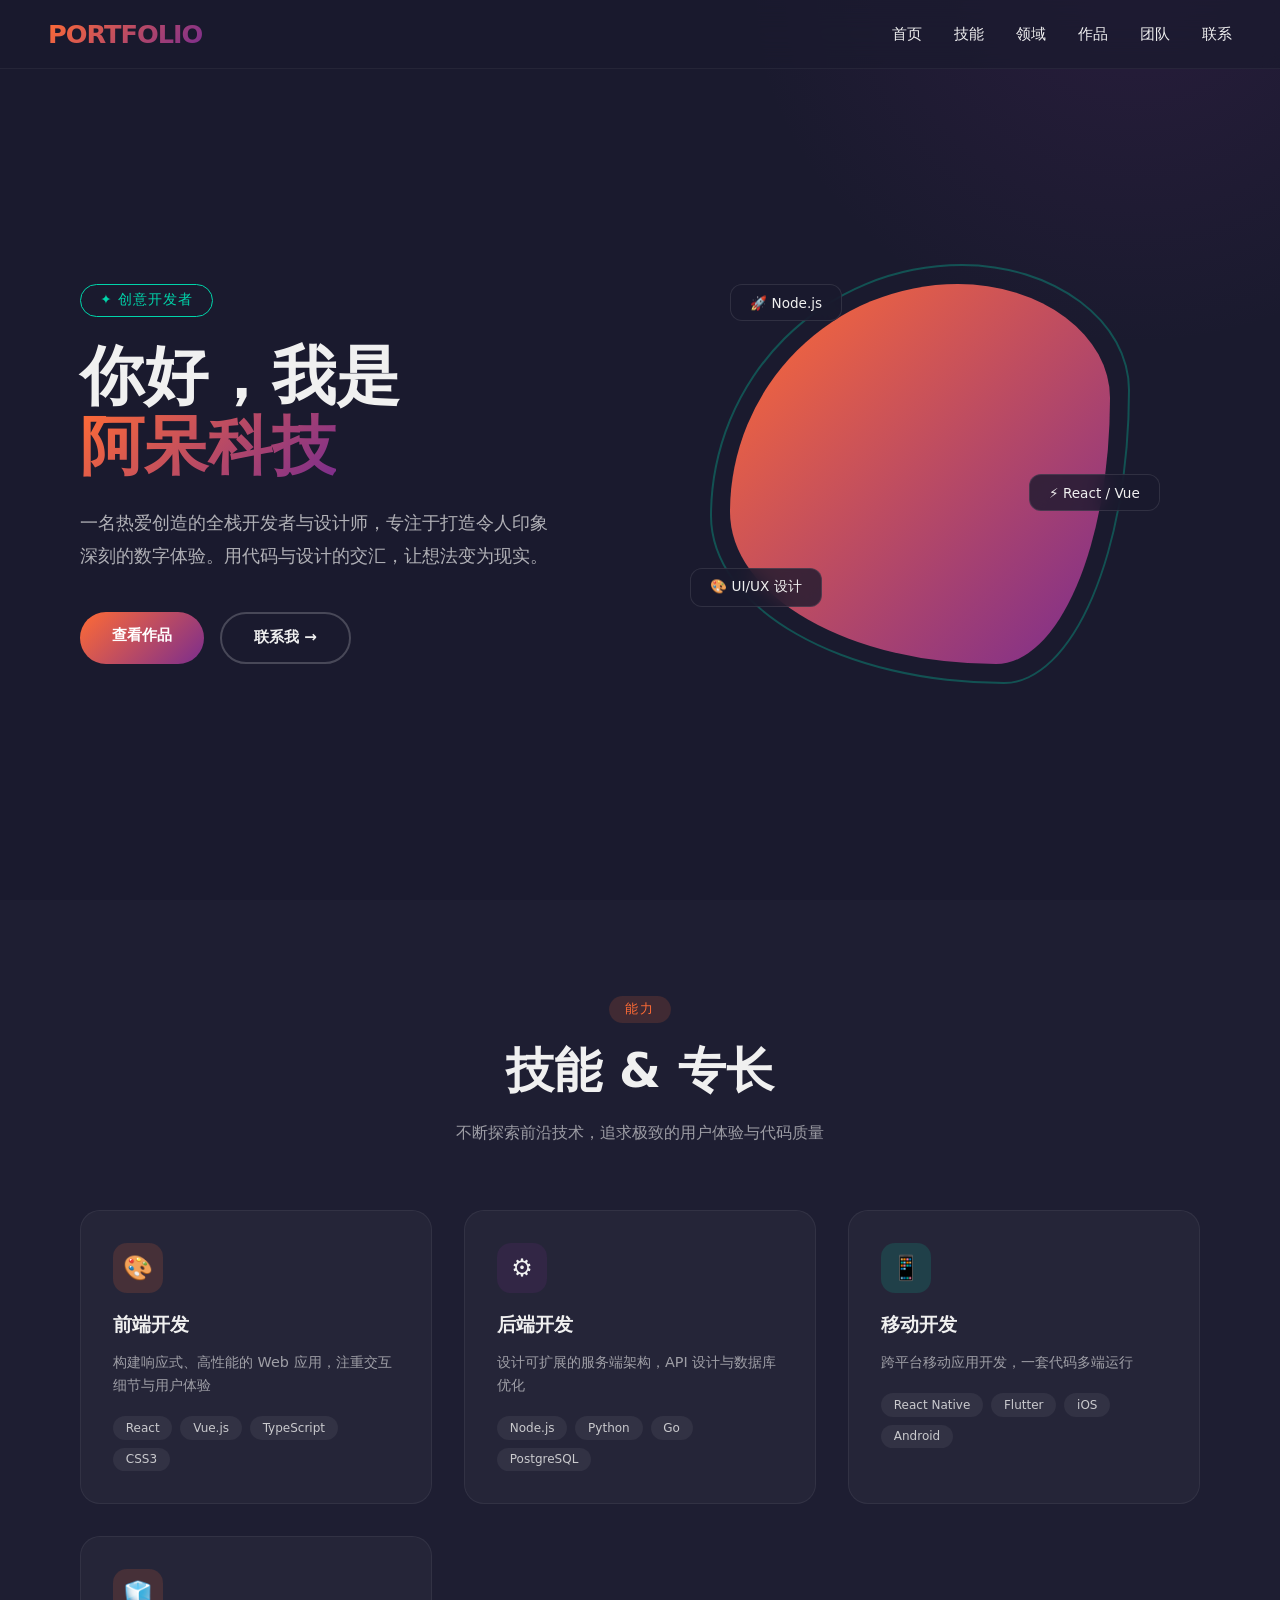
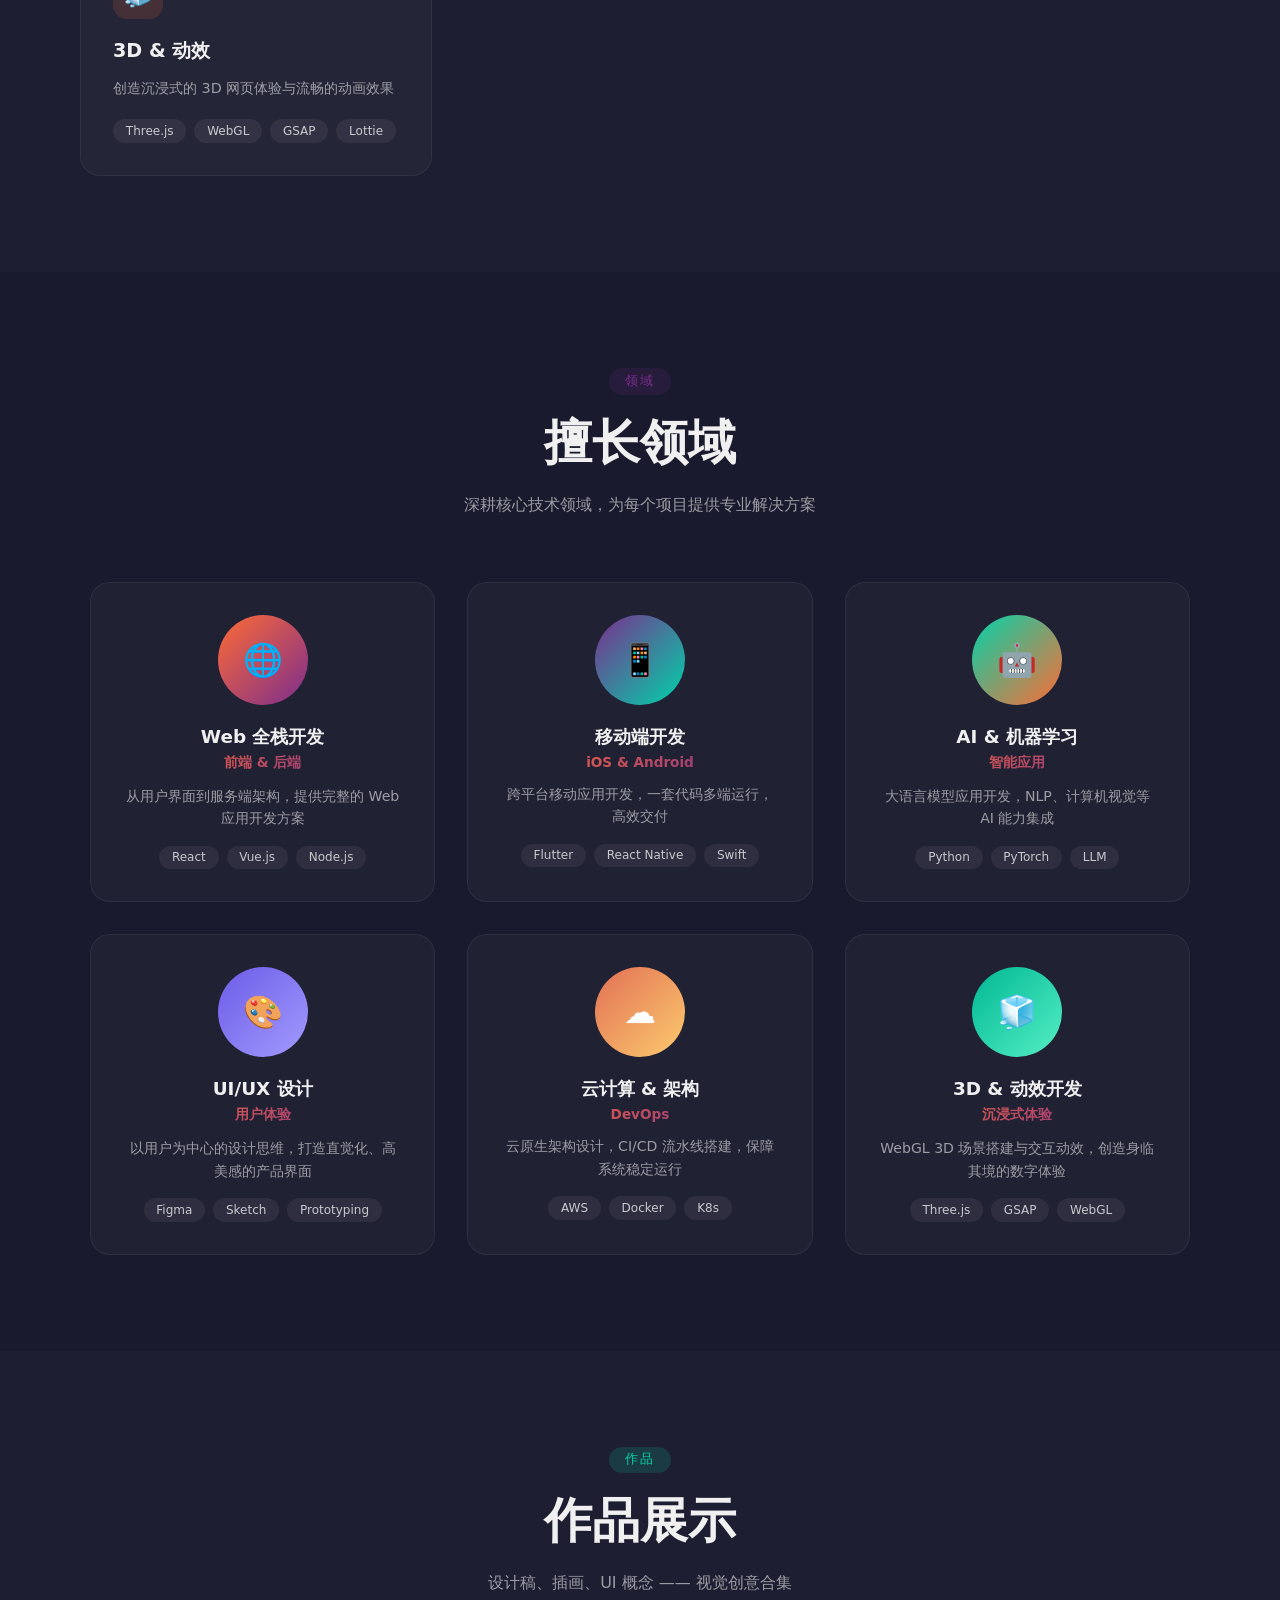
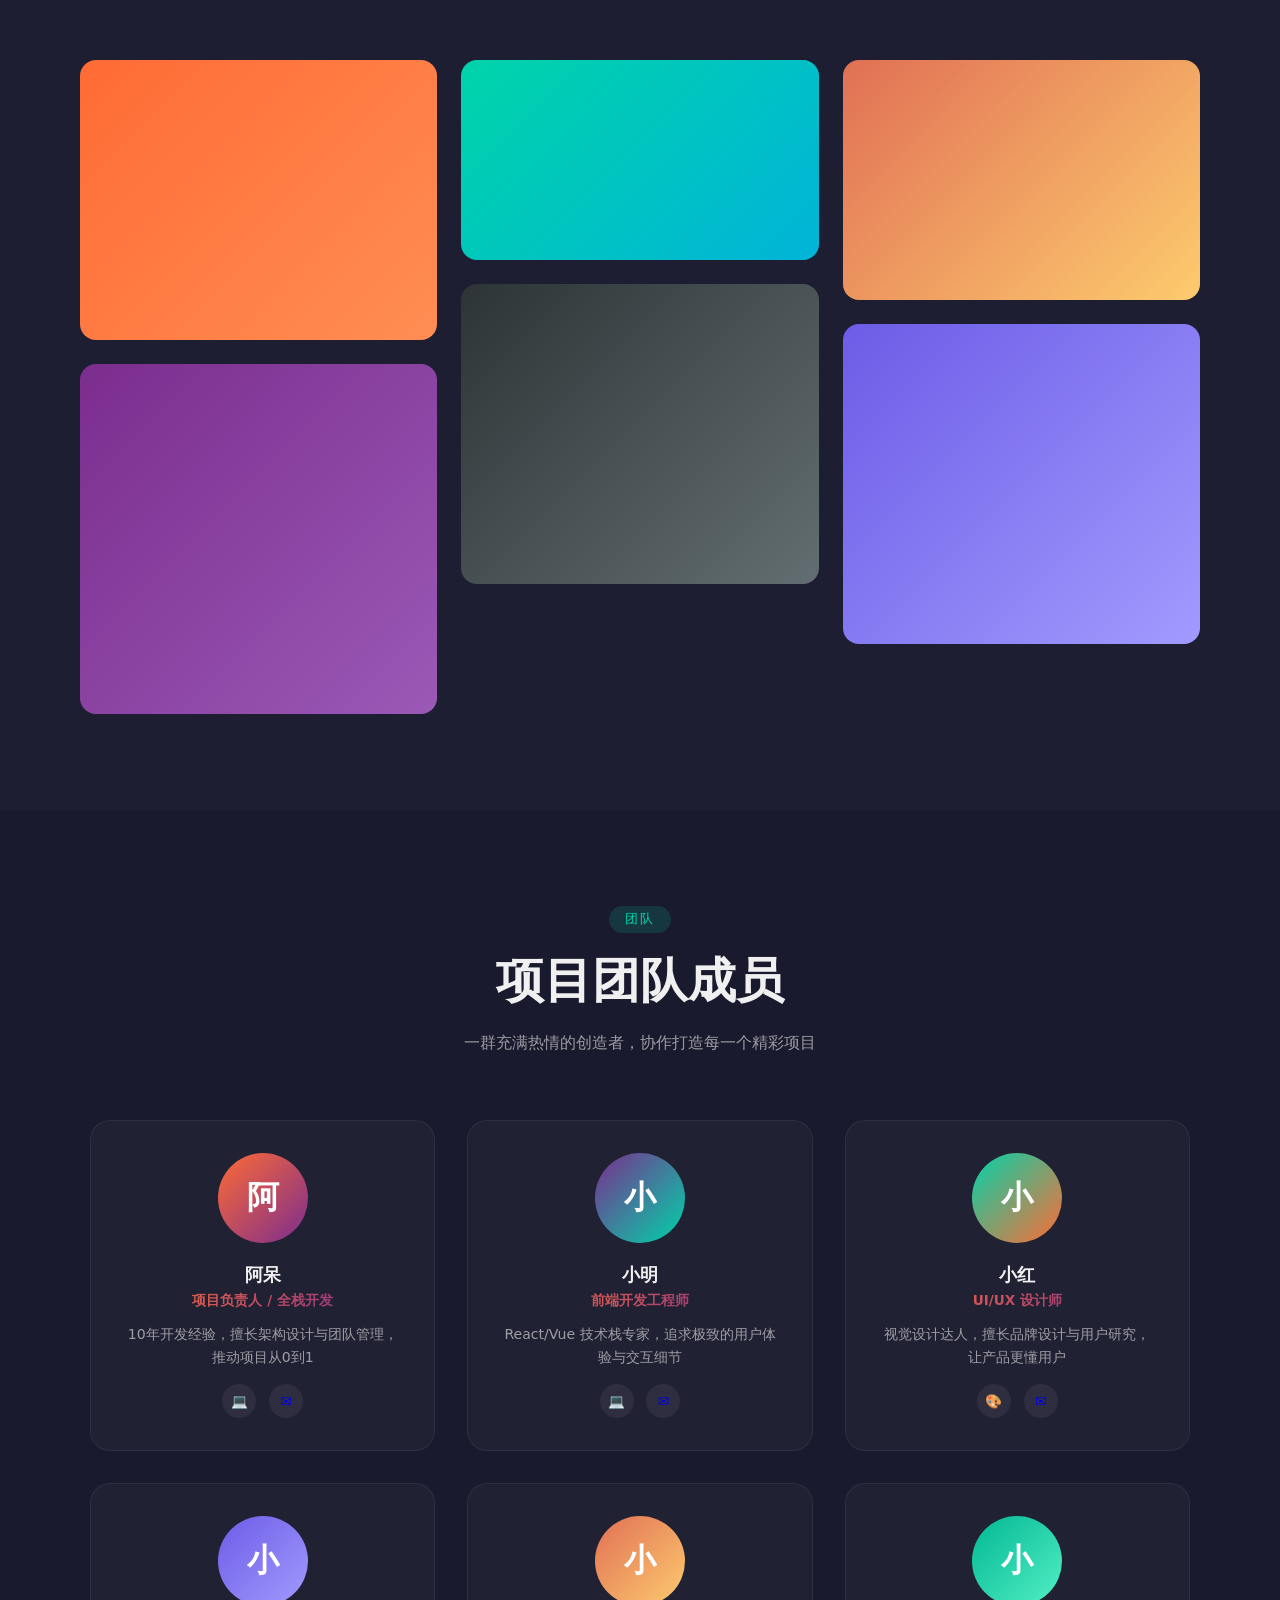
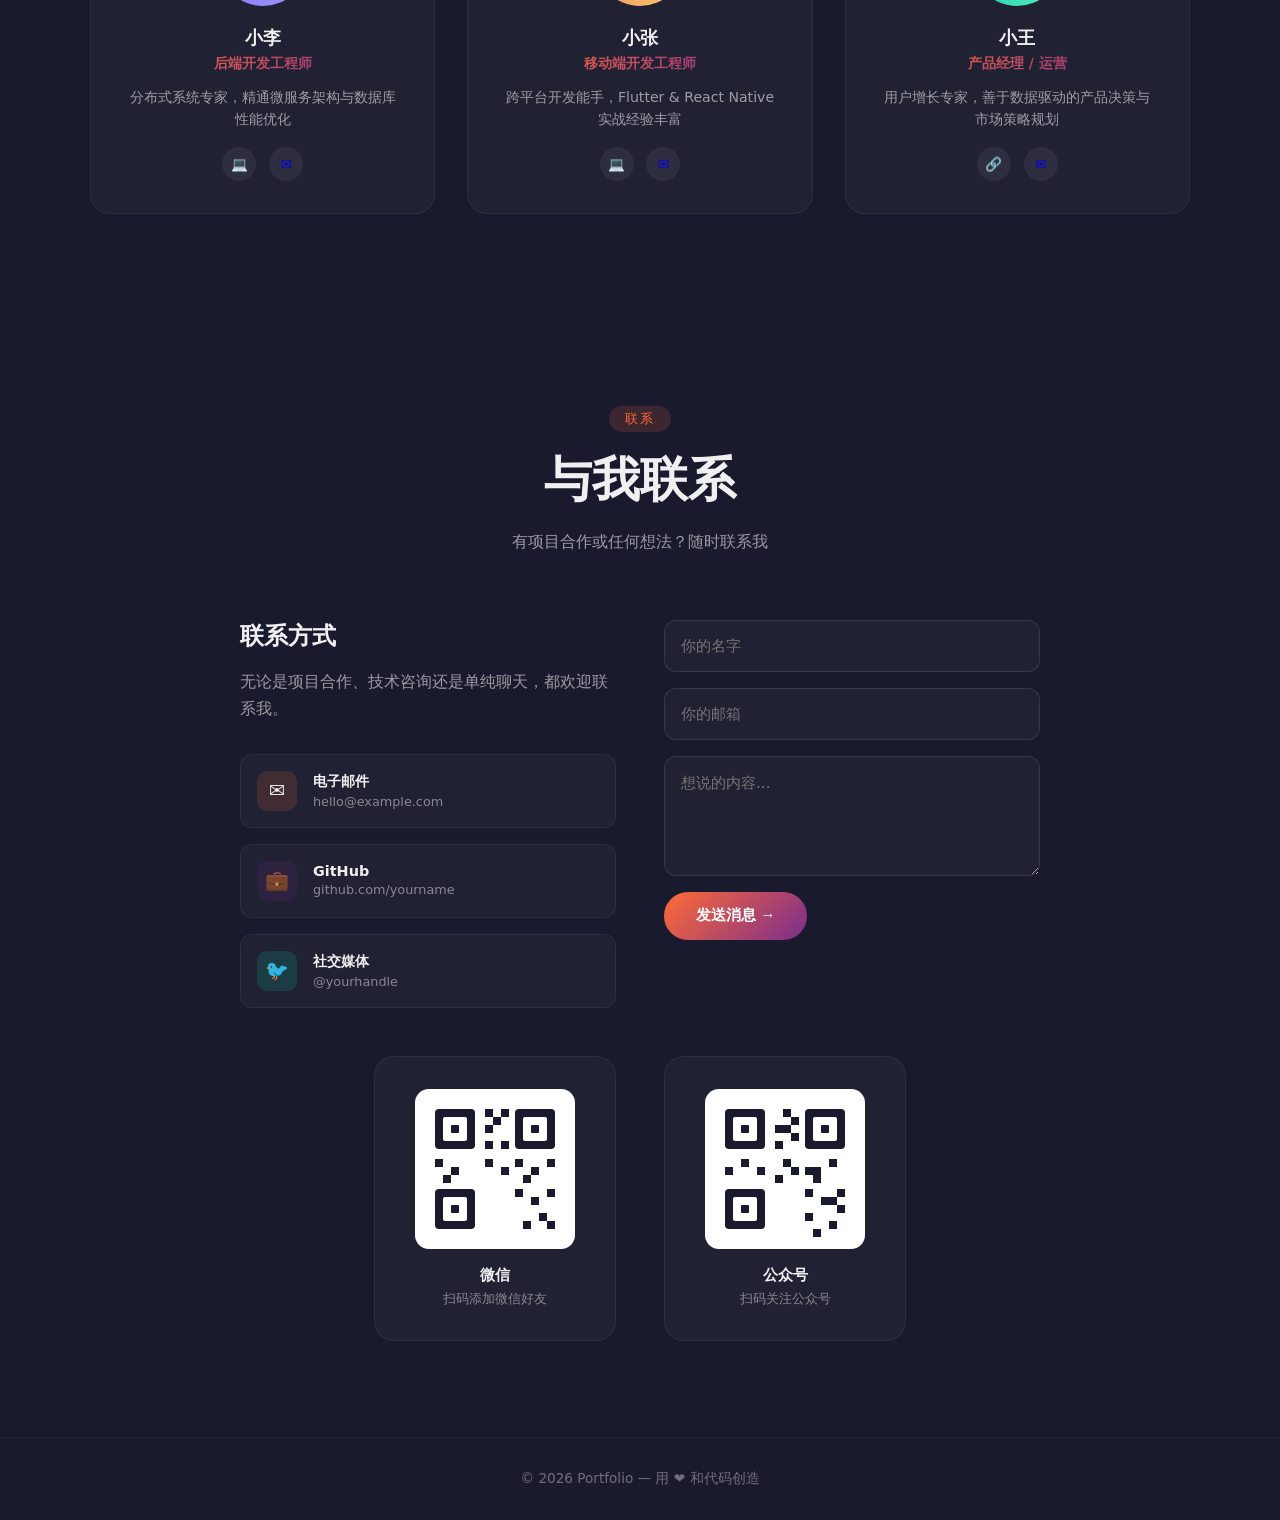
==== commit 7507df02: "Add WeChat and公众号 QR code placeholders to contact section" ====
--- a/index.html
+++ b/index.html
@@ -564,6 +564,61 @@
 
   .contact-form .btn-primary { align-self: flex-start; }
 
+  .qr-section {
+    max-width: 1200px;
+    margin: 3rem auto 0;
+    display: flex;
+    justify-content: center;
+    gap: 3rem;
+    flex-wrap: wrap;
+  }
+
+  .qr-card {
+    display: flex;
+    flex-direction: column;
+    align-items: center;
+    padding: 2rem 2.5rem;
+    border-radius: 20px;
+    background: rgba(255,255,255,0.03);
+    border: 1px solid rgba(255,255,255,0.06);
+    transition: all 0.3s;
+  }
+
+  .qr-card:hover {
+    transform: translateY(-4px);
+    border-color: rgba(255,107,53,0.3);
+    box-shadow: 0 10px 30px rgba(0,0,0,0.2);
+  }
+
+  .qr-card .qr-img {
+    width: 160px;
+    height: 160px;
+    border-radius: 14px;
+    background: rgba(255,255,255,0.08);
+    display: flex;
+    align-items: center;
+    justify-content: center;
+    margin-bottom: 1rem;
+    overflow: hidden;
+  }
+
+  .qr-card .qr-img img {
+    width: 100%;
+    height: 100%;
+    object-fit: cover;
+  }
+
+  .qr-card .qr-label {
+    font-size: 0.95rem;
+    font-weight: 600;
+    margin-bottom: 0.3rem;
+  }
+
+  .qr-card .qr-desc {
+    font-size: 0.8rem;
+    color: rgba(240,240,240,0.5);
+  }
+
   /* ===== Footer ===== */
   footer {
     padding: 2rem 5rem;
@@ -827,7 +882,7 @@
     <p class="section-desc">深耕核心技术领域，为每个项目提供专业解决方案</p>
   </div>
   <div class="team-grid">
-    <div class="team-card fade-up">
+    <a href="pages/web.html" class="team-card fade-up" style="text-decoration:none;color:inherit;">
       <div class="team-avatar" style="background:var(--gradient-1);">🌐</div>
       <h3>Web 全栈开发</h3>
       <div class="role">前端 & 后端</div>
@@ -835,8 +890,8 @@
       <div class="skill-tags" style="justify-content:center;">
         <span>React</span><span>Vue.js</span><span>Node.js</span>
       </div>
-    </div>
-    <div class="team-card fade-up">
+    </a>
+    <a href="pages/mobile.html" class="team-card fade-up" style="text-decoration:none;color:inherit;">
       <div class="team-avatar" style="background:var(--gradient-2);">📱</div>
       <h3>移动端开发</h3>
       <div class="role">iOS & Android</div>
@@ -844,8 +899,8 @@
       <div class="skill-tags" style="justify-content:center;">
         <span>Flutter</span><span>React Native</span><span>Swift</span>
       </div>
-    </div>
-    <div class="team-card fade-up">
+    </a>
+    <a href="pages/ai.html" class="team-card fade-up" style="text-decoration:none;color:inherit;">
       <div class="team-avatar" style="background:var(--gradient-3);">🤖</div>
       <h3>AI & 机器学习</h3>
       <div class="role">智能应用</div>
@@ -853,8 +908,8 @@
       <div class="skill-tags" style="justify-content:center;">
         <span>Python</span><span>PyTorch</span><span>LLM</span>
       </div>
-    </div>
-    <div class="team-card fade-up">
+    </a>
+    <a href="pages/design.html" class="team-card fade-up" style="text-decoration:none;color:inherit;">
       <div class="team-avatar" style="background:linear-gradient(135deg,#6C5CE7,#A29BFE);">🎨</div>
       <h3>UI/UX 设计</h3>
       <div class="role">用户体验</div>
@@ -862,8 +917,8 @@
       <div class="skill-tags" style="justify-content:center;">
         <span>Figma</span><span>Sketch</span><span>Prototyping</span>
       </div>
-    </div>
-    <div class="team-card fade-up">
+    </a>
+    <a href="pages/cloud.html" class="team-card fade-up" style="text-decoration:none;color:inherit;">
       <div class="team-avatar" style="background:linear-gradient(135deg,#E17055,#FDCB6E);">☁️</div>
       <h3>云计算 & 架构</h3>
       <div class="role">DevOps</div>
@@ -871,8 +926,8 @@
       <div class="skill-tags" style="justify-content:center;">
         <span>AWS</span><span>Docker</span><span>K8s</span>
       </div>
-    </div>
-    <div class="team-card fade-up">
+    </a>
+    <a href="pages/3d.html" class="team-card fade-up" style="text-decoration:none;color:inherit;">
       <div class="team-avatar" style="background:linear-gradient(135deg,#00B894,#55EFC4);">🧊</div>
       <h3>3D & 动效开发</h3>
       <div class="role">沉浸式体验</div>
@@ -880,7 +935,7 @@
       <div class="skill-tags" style="justify-content:center;">
         <span>Three.js</span><span>GSAP</span><span>WebGL</span>
       </div>
-    </div>
+    </a>
   </div>
 </section>
 
@@ -1044,6 +1099,86 @@
       <button type="submit" class="btn btn-primary">发送消息 →</button>
     </form>
   </div>
+  <div class="qr-section fade-up">
+    <div class="qr-card">
+      <div class="qr-img">
+        <svg viewBox="0 0 160 160" fill="none" xmlns="http://www.w3.org/2000/svg">
+          <rect width="160" height="160" fill="white"/>
+          <rect x="20" y="20" width="40" height="40" rx="4" fill="#1A1A2E"/>
+          <rect x="100" y="20" width="40" height="40" rx="4" fill="#1A1A2E"/>
+          <rect x="20" y="100" width="40" height="40" rx="4" fill="#1A1A2E"/>
+          <rect x="28" y="28" width="24" height="24" rx="2" fill="white"/>
+          <rect x="108" y="28" width="24" height="24" rx="2" fill="white"/>
+          <rect x="28" y="108" width="24" height="24" rx="2" fill="white"/>
+          <rect x="36" y="36" width="8" height="8" rx="1" fill="#1A1A2E"/>
+          <rect x="116" y="36" width="8" height="8" rx="1" fill="#1A1A2E"/>
+          <rect x="36" y="116" width="8" height="8" rx="1" fill="#1A1A2E"/>
+          <rect x="70" y="20" width="8" height="8" fill="#1A1A2E"/>
+          <rect x="70" y="36" width="8" height="8" fill="#1A1A2E"/>
+          <rect x="78" y="28" width="8" height="8" fill="#1A1A2E"/>
+          <rect x="86" y="20" width="8" height="8" fill="#1A1A2E"/>
+          <rect x="70" y="52" width="8" height="8" fill="#1A1A2E"/>
+          <rect x="86" y="52" width="8" height="8" fill="#1A1A2E"/>
+          <rect x="70" y="70" width="8" height="8" fill="#1A1A2E"/>
+          <rect x="86" y="78" width="8" height="8" fill="#1A1A2E"/>
+          <rect x="20" y="70" width="8" height="8" fill="#1A1A2E"/>
+          <rect x="36" y="78" width="8" height="8" fill="#1A1A2E"/>
+          <rect x="28" y="86" width="8" height="8" fill="#1A1A2E"/>
+          <rect x="100" y="70" width="8" height="8" fill="#1A1A2E"/>
+          <rect x="116" y="78" width="8" height="8" fill="#1A1A2E"/>
+          <rect x="108" y="86" width="8" height="8" fill="#1A1A2E"/>
+          <rect x="132" y="70" width="8" height="8" fill="#1A1A2E"/>
+          <rect x="100" y="100" width="8" height="8" fill="#1A1A2E"/>
+          <rect x="116" y="108" width="8" height="8" fill="#1A1A2E"/>
+          <rect x="132" y="100" width="8" height="8" fill="#1A1A2E"/>
+          <rect x="108" y="132" width="8" height="8" fill="#1A1A2E"/>
+          <rect x="124" y="124" width="8" height="8" fill="#1A1A2E"/>
+          <rect x="132" y="132" width="8" height="8" fill="#1A1A2E"/>
+        </svg>
+      </div>
+      <span class="qr-label">微信</span>
+      <span class="qr-desc">扫码添加微信好友</span>
+    </div>
+    <div class="qr-card">
+      <div class="qr-img">
+        <svg viewBox="0 0 160 160" fill="none" xmlns="http://www.w3.org/2000/svg">
+          <rect width="160" height="160" fill="white"/>
+          <rect x="20" y="20" width="40" height="40" rx="4" fill="#1A1A2E"/>
+          <rect x="100" y="20" width="40" height="40" rx="4" fill="#1A1A2E"/>
+          <rect x="20" y="100" width="40" height="40" rx="4" fill="#1A1A2E"/>
+          <rect x="28" y="28" width="24" height="24" rx="2" fill="white"/>
+          <rect x="108" y="28" width="24" height="24" rx="2" fill="white"/>
+          <rect x="28" y="108" width="24" height="24" rx="2" fill="white"/>
+          <rect x="36" y="36" width="8" height="8" rx="1" fill="#1A1A2E"/>
+          <rect x="116" y="36" width="8" height="8" rx="1" fill="#1A1A2E"/>
+          <rect x="36" y="116" width="8" height="8" rx="1" fill="#1A1A2E"/>
+          <rect x="78" y="20" width="8" height="8" fill="#1A1A2E"/>
+          <rect x="70" y="36" width="16" height="8" fill="#1A1A2E"/>
+          <rect x="86" y="28" width="8" height="8" fill="#1A1A2E"/>
+          <rect x="70" y="52" width="8" height="8" fill="#1A1A2E"/>
+          <rect x="86" y="44" width="8" height="8" fill="#1A1A2E"/>
+          <rect x="78" y="70" width="8" height="8" fill="#1A1A2E"/>
+          <rect x="70" y="86" width="8" height="8" fill="#1A1A2E"/>
+          <rect x="86" y="78" width="8" height="8" fill="#1A1A2E"/>
+          <rect x="20" y="78" width="8" height="8" fill="#1A1A2E"/>
+          <rect x="36" y="70" width="8" height="8" fill="#1A1A2E"/>
+          <rect x="52" y="78" width="8" height="8" fill="#1A1A2E"/>
+          <rect x="100" y="78" width="16" height="8" fill="#1A1A2E"/>
+          <rect x="124" y="70" width="8" height="8" fill="#1A1A2E"/>
+          <rect x="108" y="86" width="8" height="8" fill="#1A1A2E"/>
+          <rect x="100" y="100" width="8" height="8" fill="#1A1A2E"/>
+          <rect x="116" y="108" width="16" height="8" fill="#1A1A2E"/>
+          <rect x="132" y="100" width="8" height="8" fill="#1A1A2E"/>
+          <rect x="100" y="124" width="8" height="8" fill="#1A1A2E"/>
+          <rect x="124" y="132" width="8" height="8" fill="#1A1A2E"/>
+          <rect x="132" y="116" width="8" height="8" fill="#1A1A2E"/>
+          <rect x="108" y="140" width="8" height="8" fill="#1A1A2E"/>
+        </svg>
+      </div>
+      <span class="qr-label">公众号</span>
+      <span class="qr-desc">扫码关注公众号</span>
+    </div>
+  </div>
 </section>
 
 <!-- Footer -->
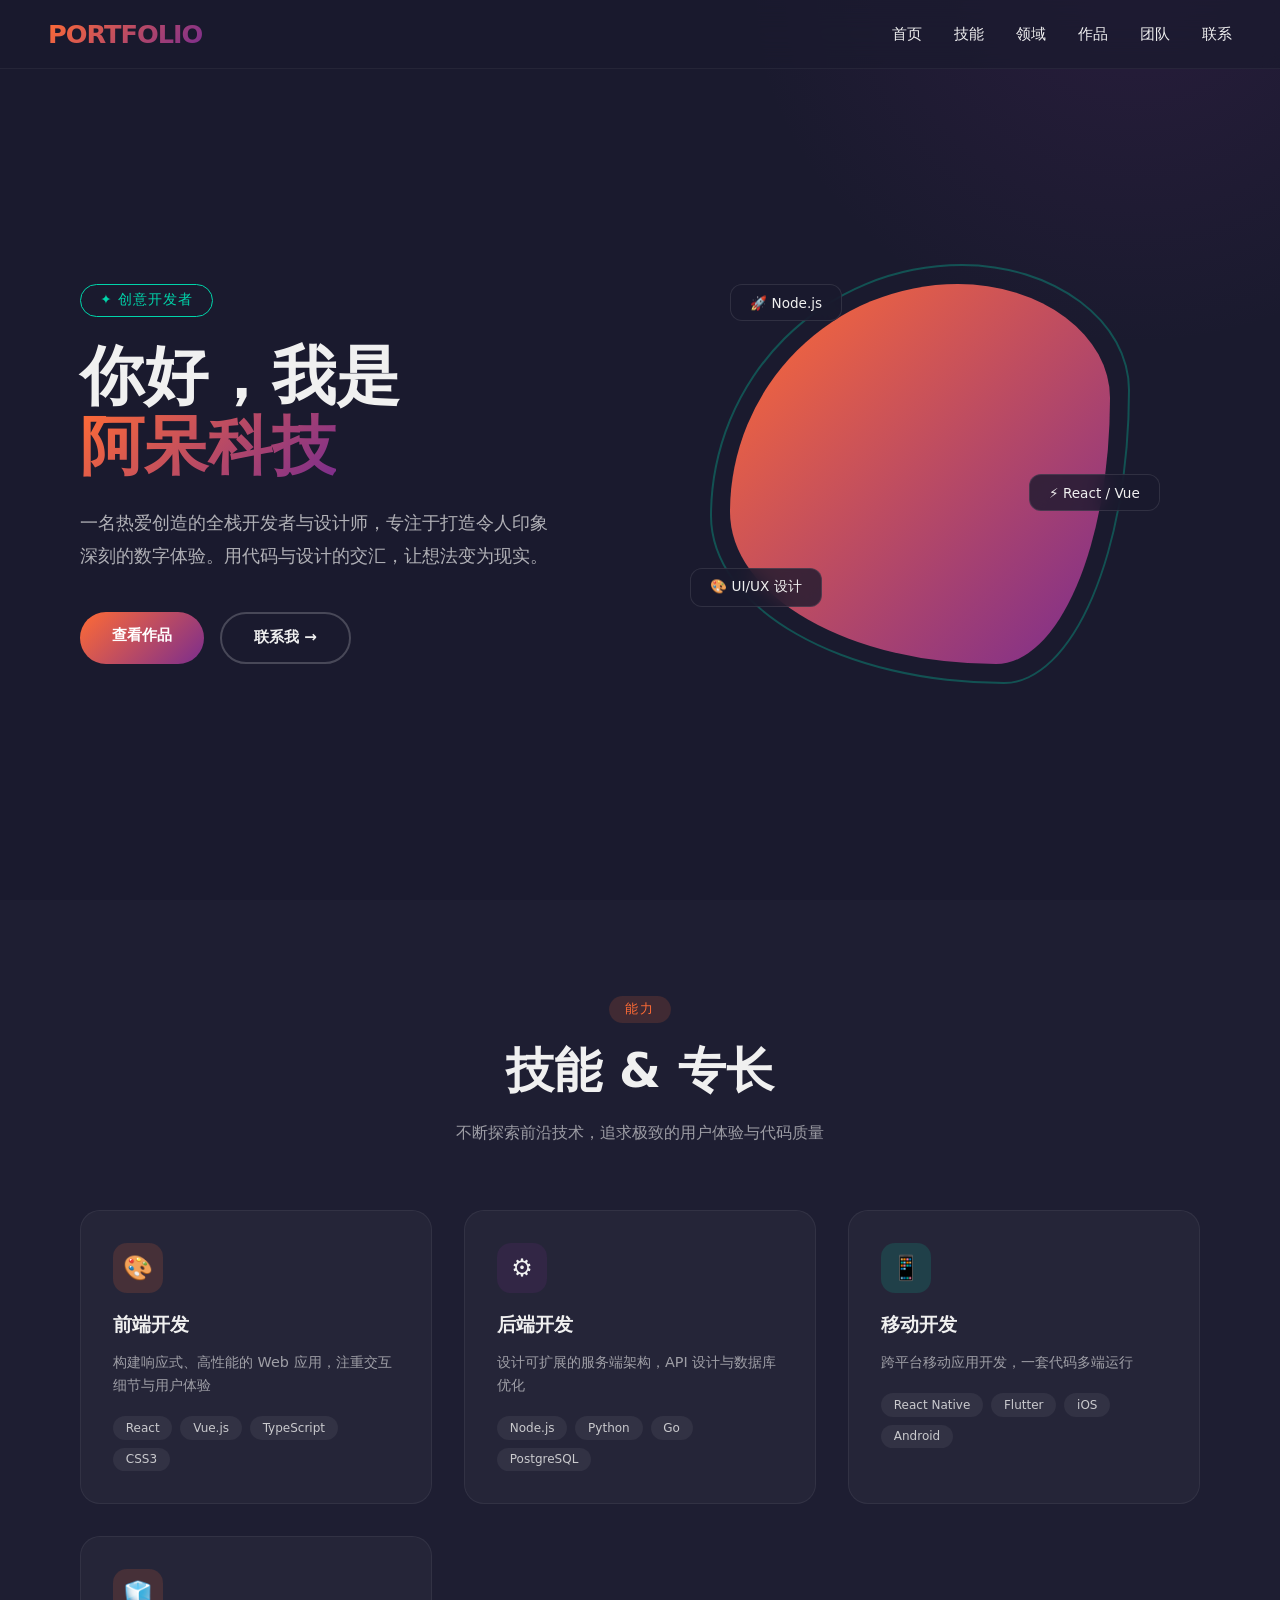
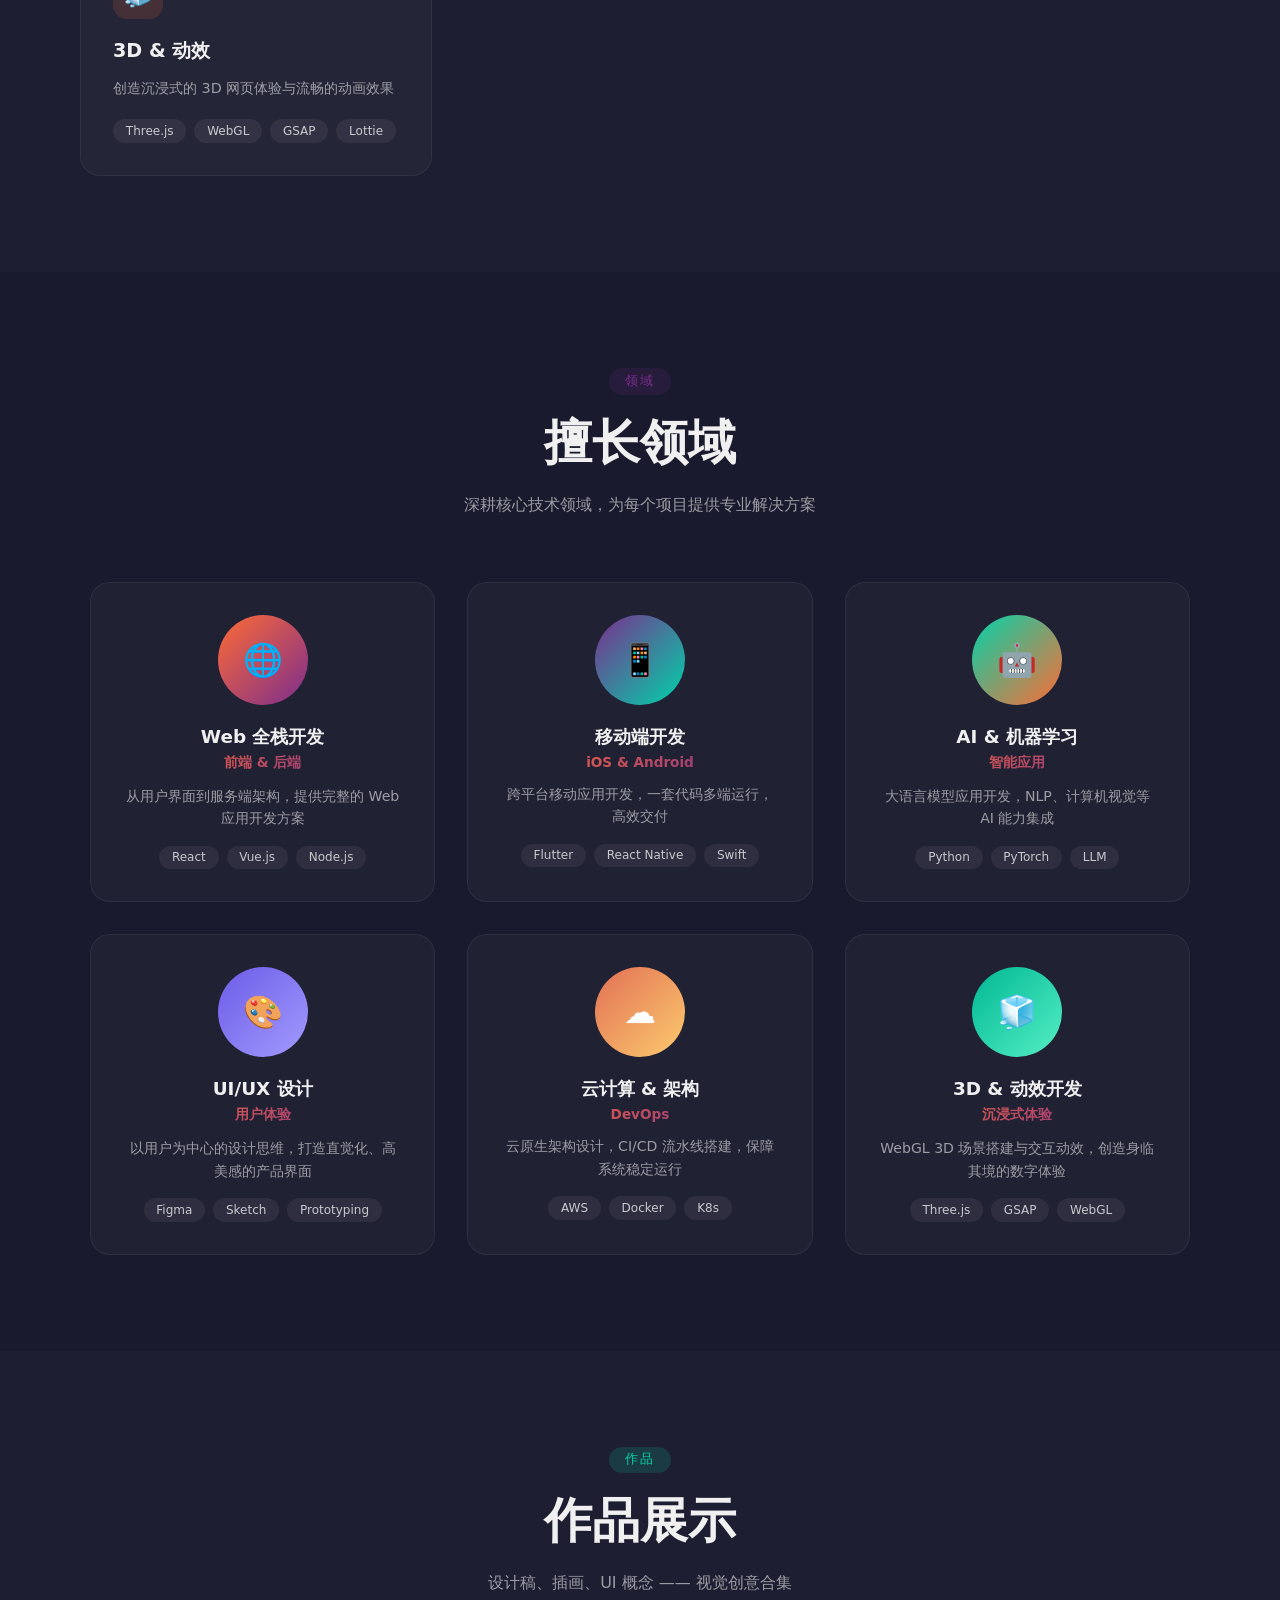
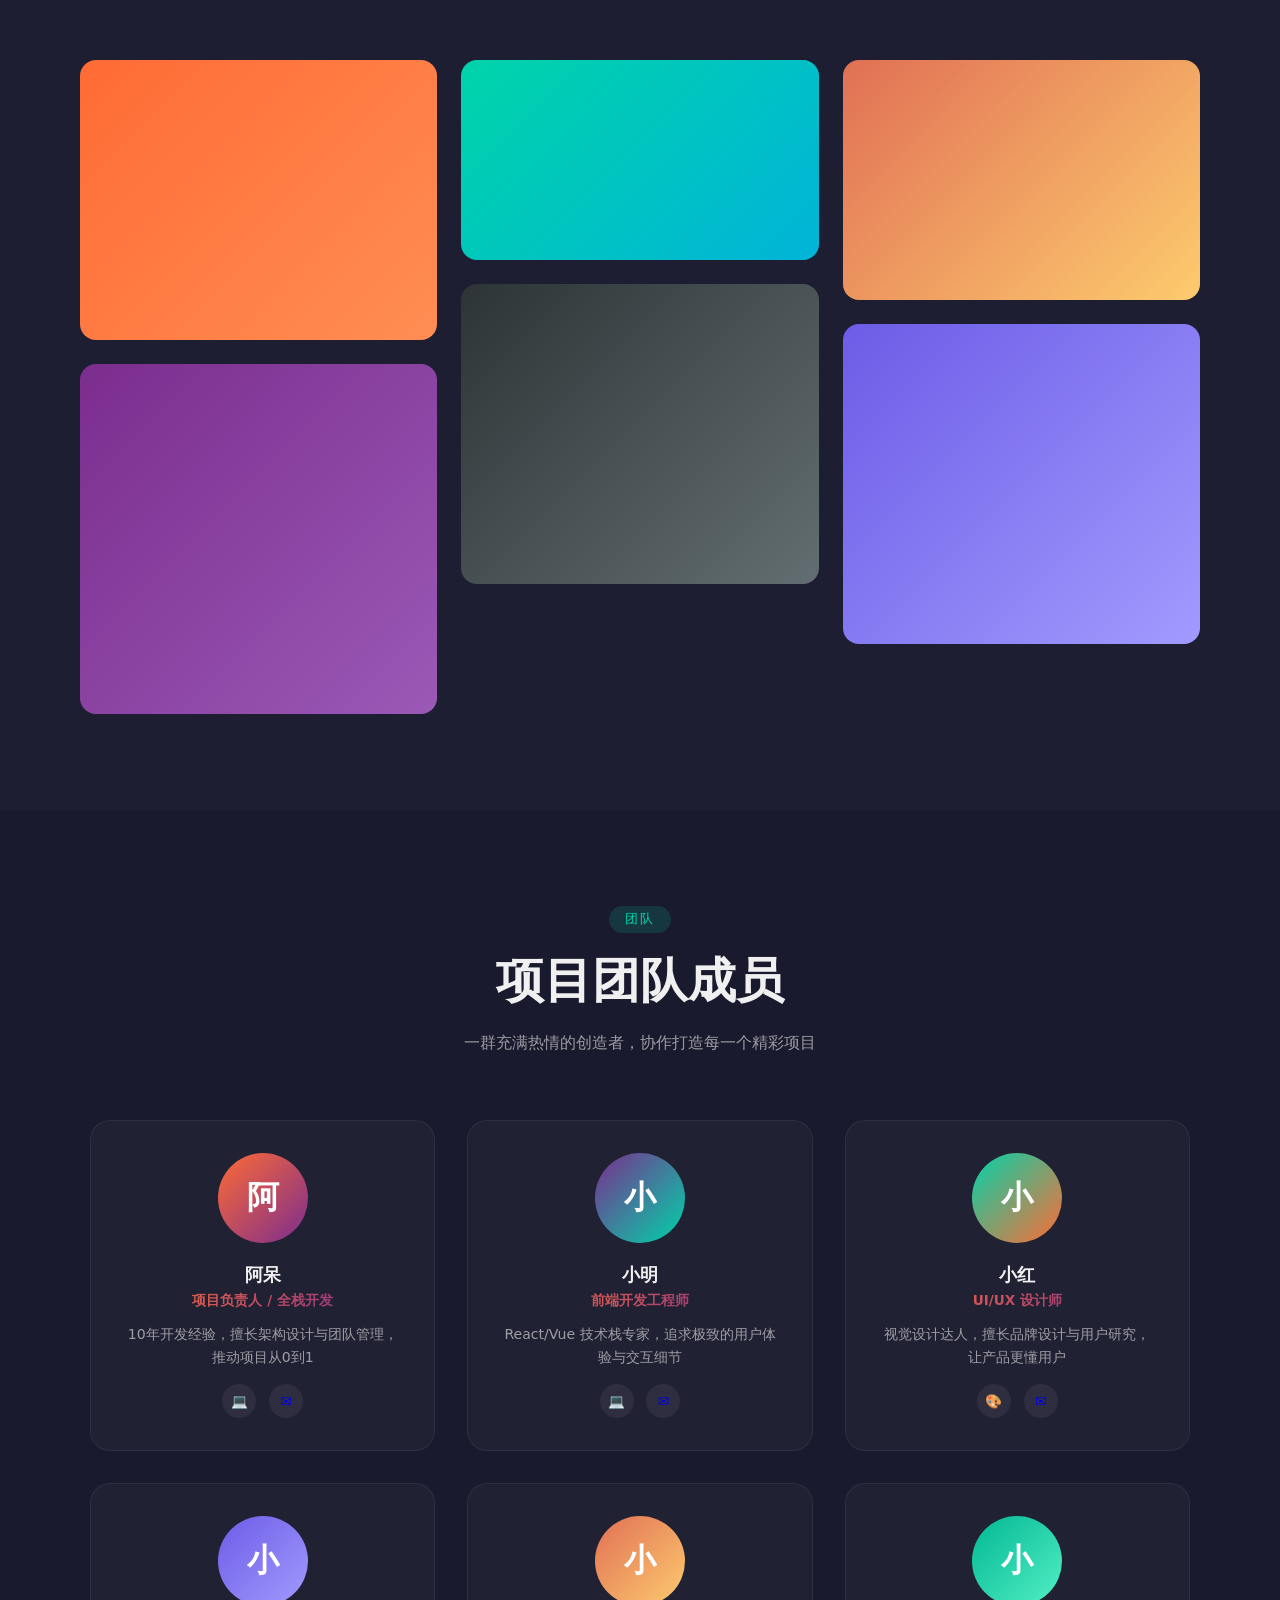
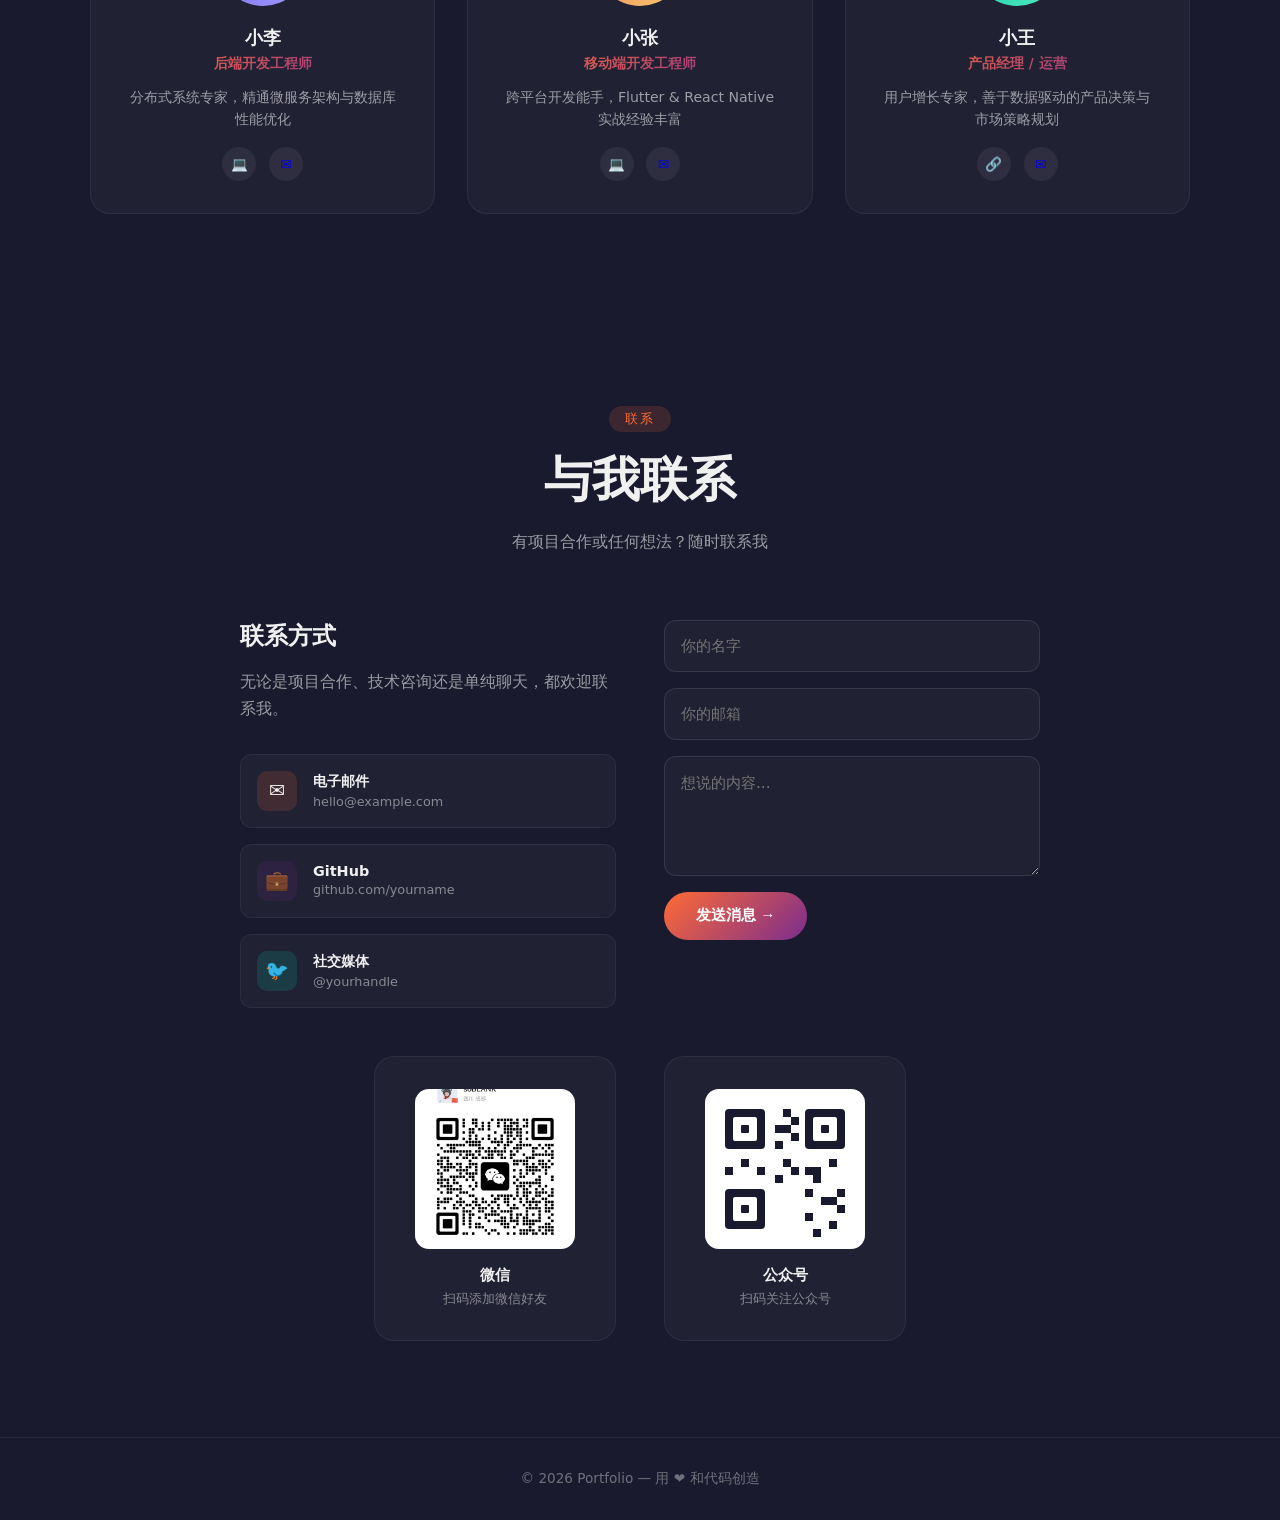
==== commit 110331bc: "Replace WeChat QR placeholder with real image" ====
--- a/index.html
+++ b/index.html
@@ -1102,39 +1102,7 @@
   <div class="qr-section fade-up">
     <div class="qr-card">
       <div class="qr-img">
-        <svg viewBox="0 0 160 160" fill="none" xmlns="http://www.w3.org/2000/svg">
-          <rect width="160" height="160" fill="white"/>
-          <rect x="20" y="20" width="40" height="40" rx="4" fill="#1A1A2E"/>
-          <rect x="100" y="20" width="40" height="40" rx="4" fill="#1A1A2E"/>
-          <rect x="20" y="100" width="40" height="40" rx="4" fill="#1A1A2E"/>
-          <rect x="28" y="28" width="24" height="24" rx="2" fill="white"/>
-          <rect x="108" y="28" width="24" height="24" rx="2" fill="white"/>
-          <rect x="28" y="108" width="24" height="24" rx="2" fill="white"/>
-          <rect x="36" y="36" width="8" height="8" rx="1" fill="#1A1A2E"/>
-          <rect x="116" y="36" width="8" height="8" rx="1" fill="#1A1A2E"/>
-          <rect x="36" y="116" width="8" height="8" rx="1" fill="#1A1A2E"/>
-          <rect x="70" y="20" width="8" height="8" fill="#1A1A2E"/>
-          <rect x="70" y="36" width="8" height="8" fill="#1A1A2E"/>
-          <rect x="78" y="28" width="8" height="8" fill="#1A1A2E"/>
-          <rect x="86" y="20" width="8" height="8" fill="#1A1A2E"/>
-          <rect x="70" y="52" width="8" height="8" fill="#1A1A2E"/>
-          <rect x="86" y="52" width="8" height="8" fill="#1A1A2E"/>
-          <rect x="70" y="70" width="8" height="8" fill="#1A1A2E"/>
-          <rect x="86" y="78" width="8" height="8" fill="#1A1A2E"/>
-          <rect x="20" y="70" width="8" height="8" fill="#1A1A2E"/>
-          <rect x="36" y="78" width="8" height="8" fill="#1A1A2E"/>
-          <rect x="28" y="86" width="8" height="8" fill="#1A1A2E"/>
-          <rect x="100" y="70" width="8" height="8" fill="#1A1A2E"/>
-          <rect x="116" y="78" width="8" height="8" fill="#1A1A2E"/>
-          <rect x="108" y="86" width="8" height="8" fill="#1A1A2E"/>
-          <rect x="132" y="70" width="8" height="8" fill="#1A1A2E"/>
-          <rect x="100" y="100" width="8" height="8" fill="#1A1A2E"/>
-          <rect x="116" y="108" width="8" height="8" fill="#1A1A2E"/>
-          <rect x="132" y="100" width="8" height="8" fill="#1A1A2E"/>
-          <rect x="108" y="132" width="8" height="8" fill="#1A1A2E"/>
-          <rect x="124" y="124" width="8" height="8" fill="#1A1A2E"/>
-          <rect x="132" y="132" width="8" height="8" fill="#1A1A2E"/>
-        </svg>
+        <img src="pictures/VX_persion.jpg" alt="微信二维码">
       </div>
       <span class="qr-label">微信</span>
       <span class="qr-desc">扫码添加微信好友</span>
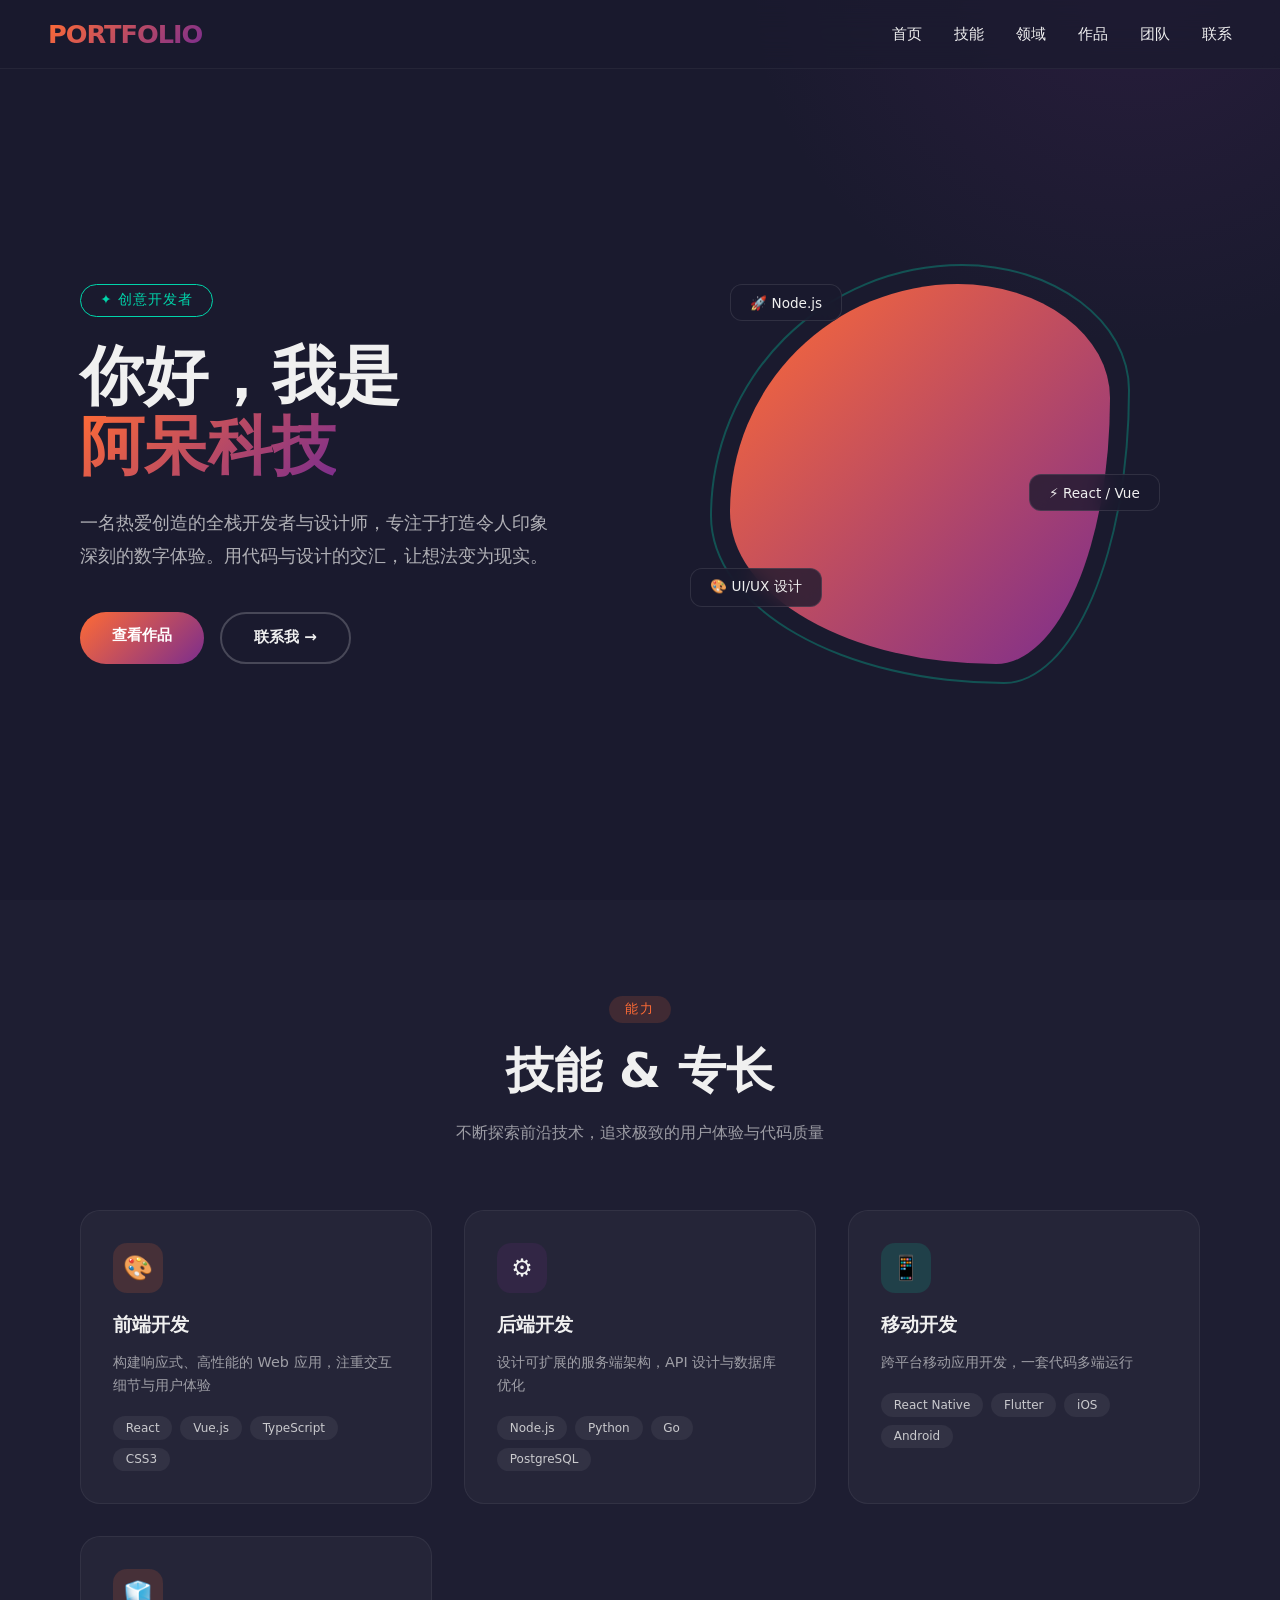
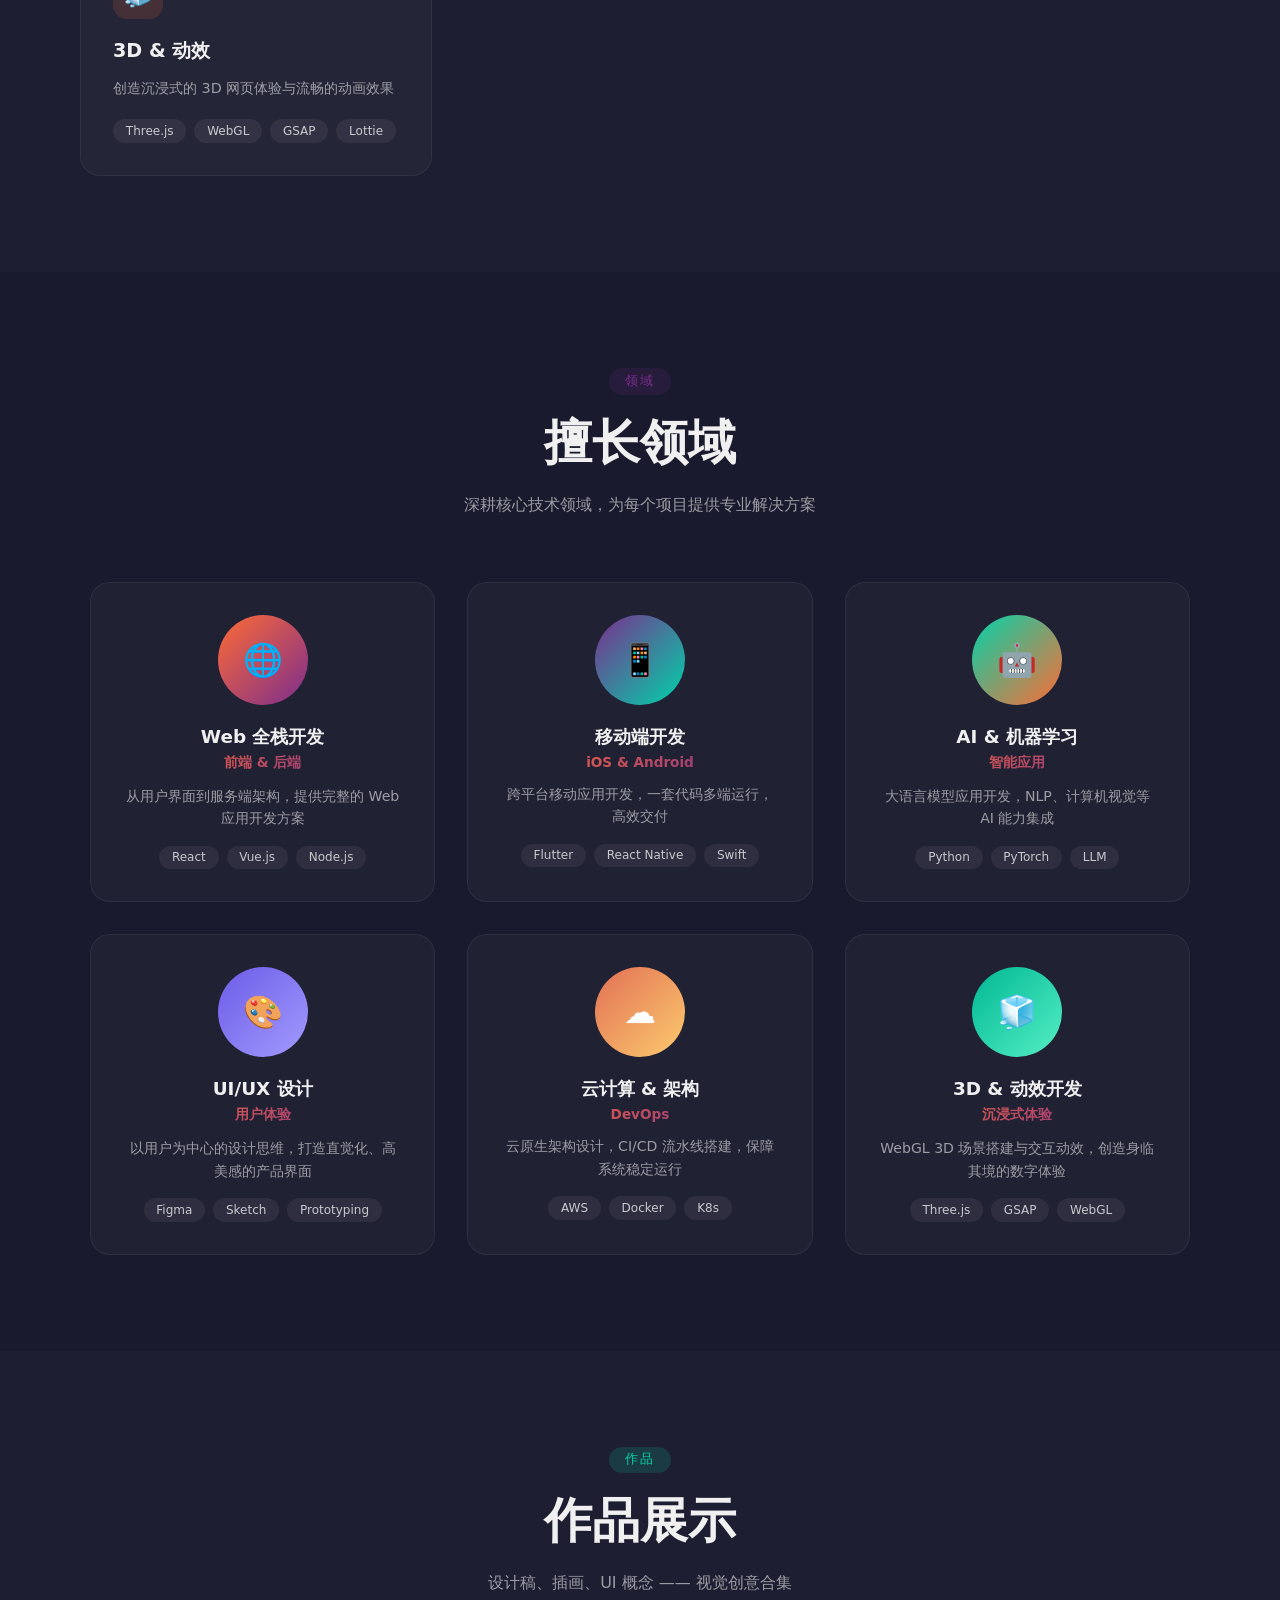
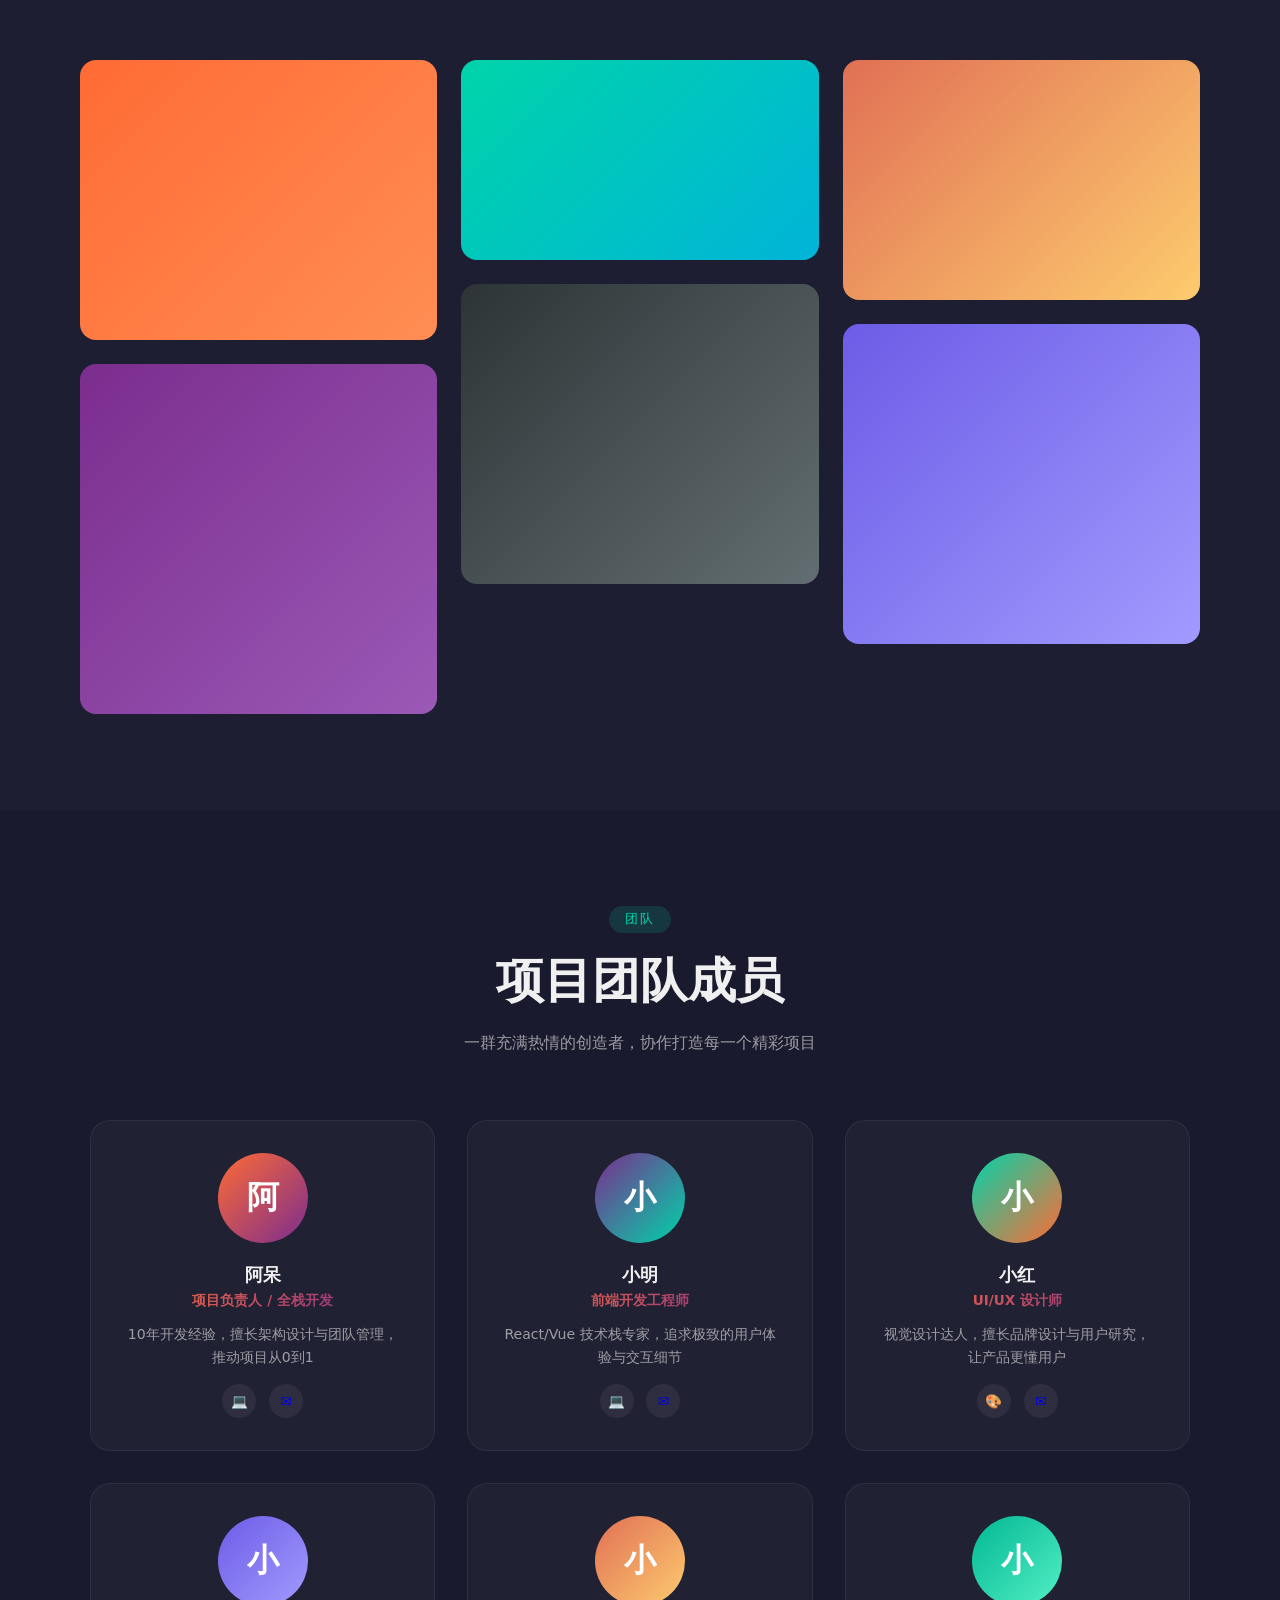
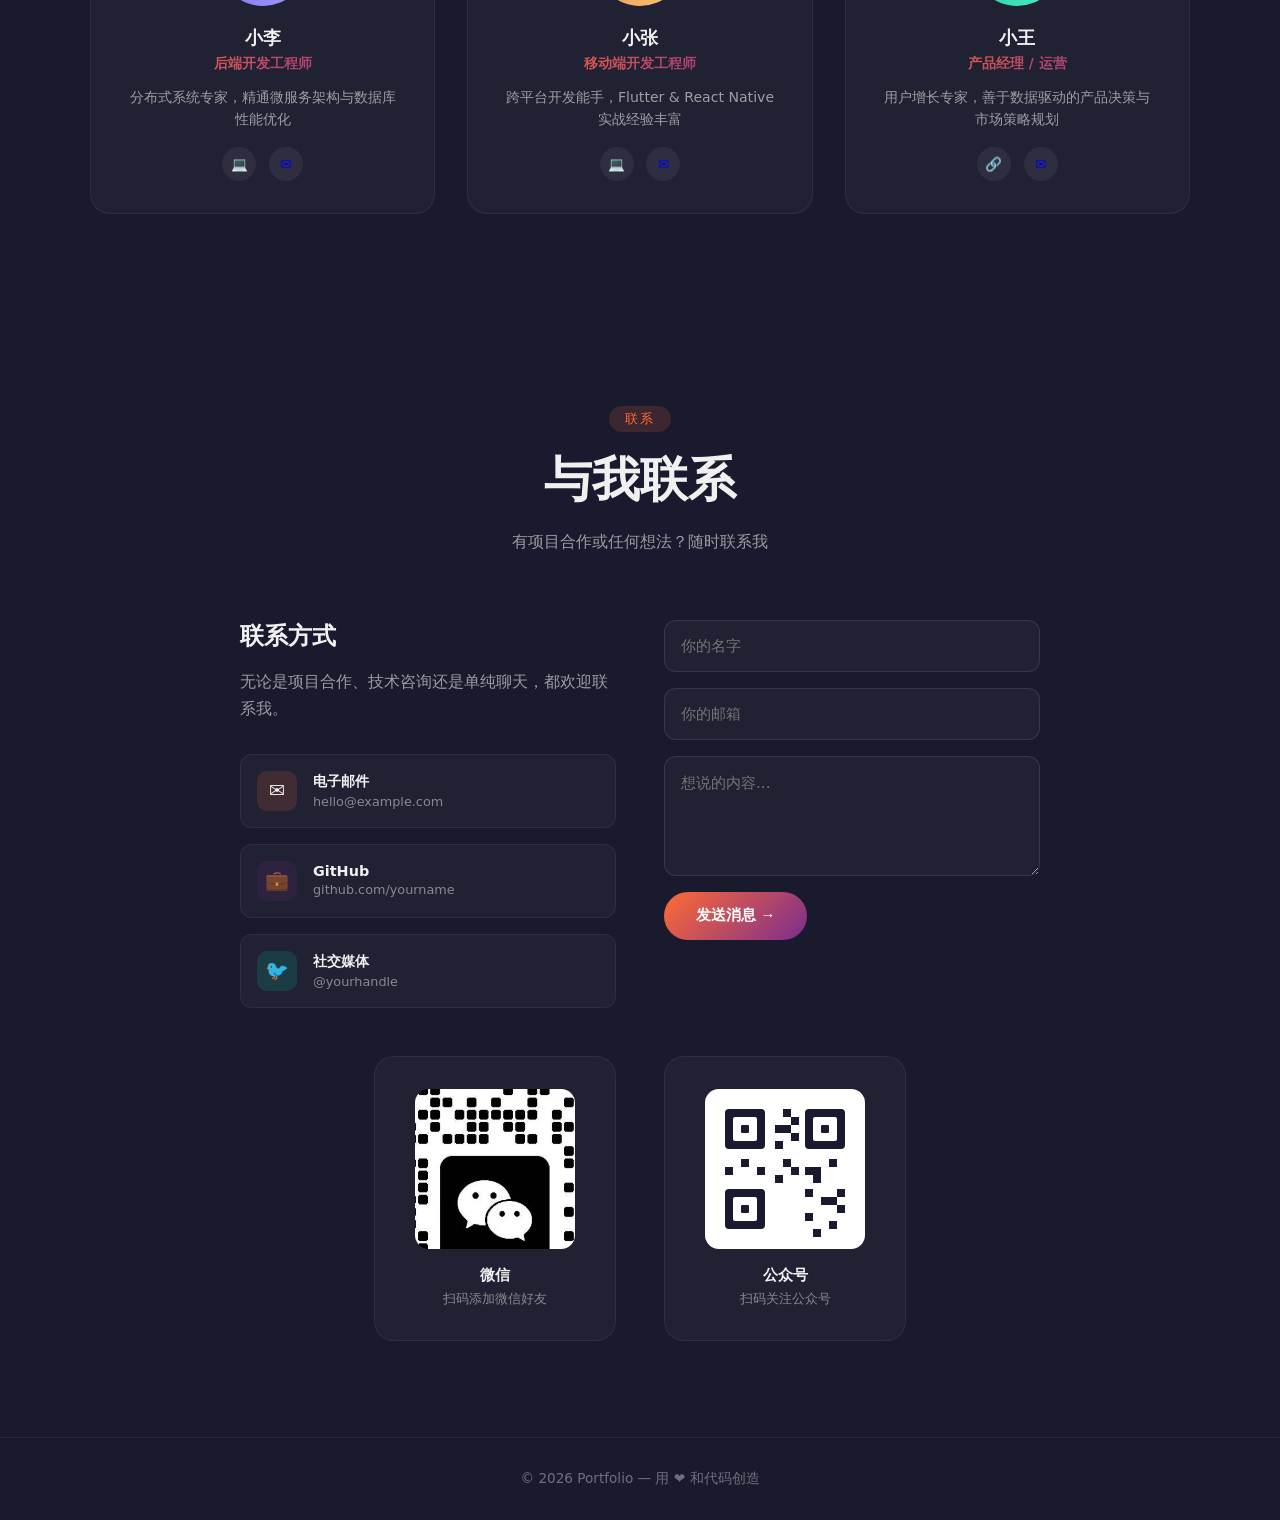
==== commit e6e621f1: "Update WeChat QR image with cropped version" ====
--- a/index.html
+++ b/index.html
@@ -606,6 +606,7 @@
     width: 100%;
     height: 100%;
     object-fit: cover;
+    object-position: center 38%;
   }
 
   .qr-card .qr-label {
@@ -1101,8 +1102,7 @@
   </div>
   <div class="qr-section fade-up">
     <div class="qr-card">
-      <div class="qr-img">
-        <img src="pictures/VX_persion.jpg" alt="微信二维码">
+      <div class="qr-img" style="background:url('pictures/VX_persion.jpg') center 35%/280% no-repeat;">
       </div>
       <span class="qr-label">微信</span>
       <span class="qr-desc">扫码添加微信好友</span>
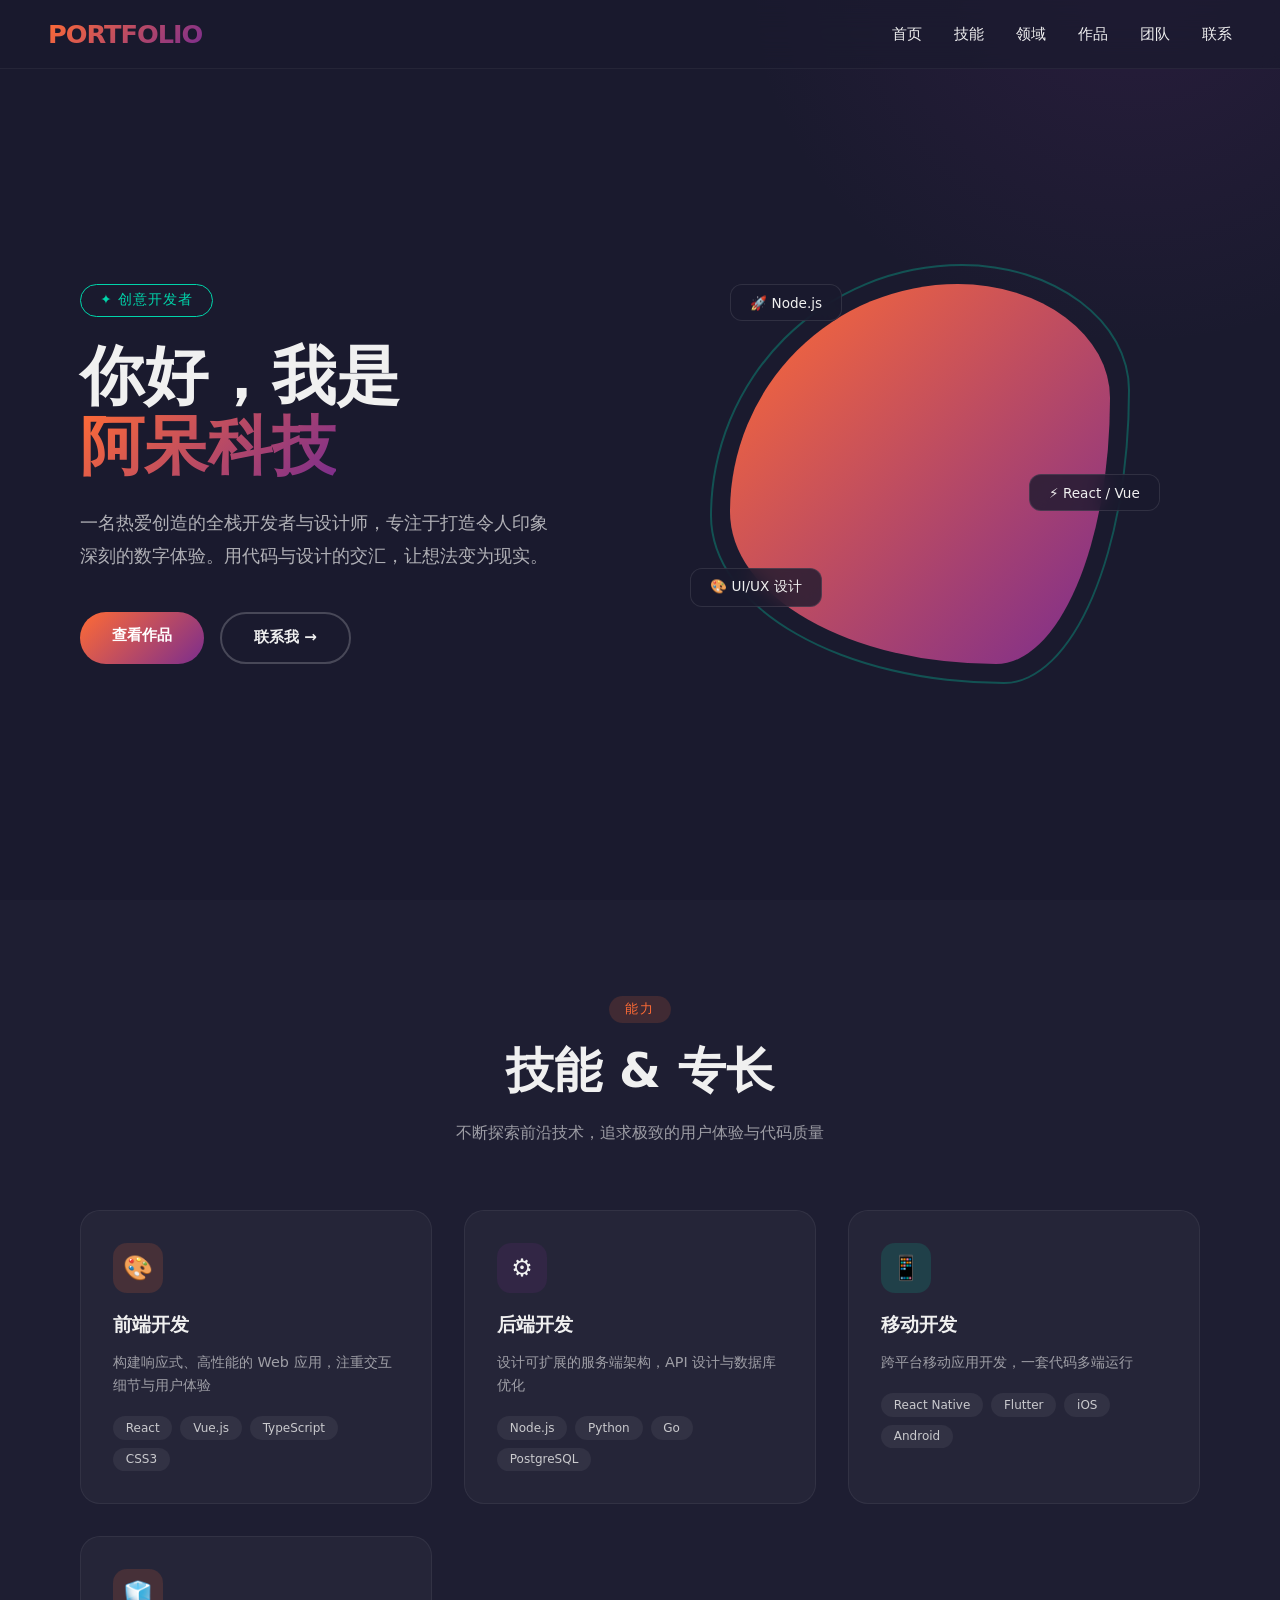
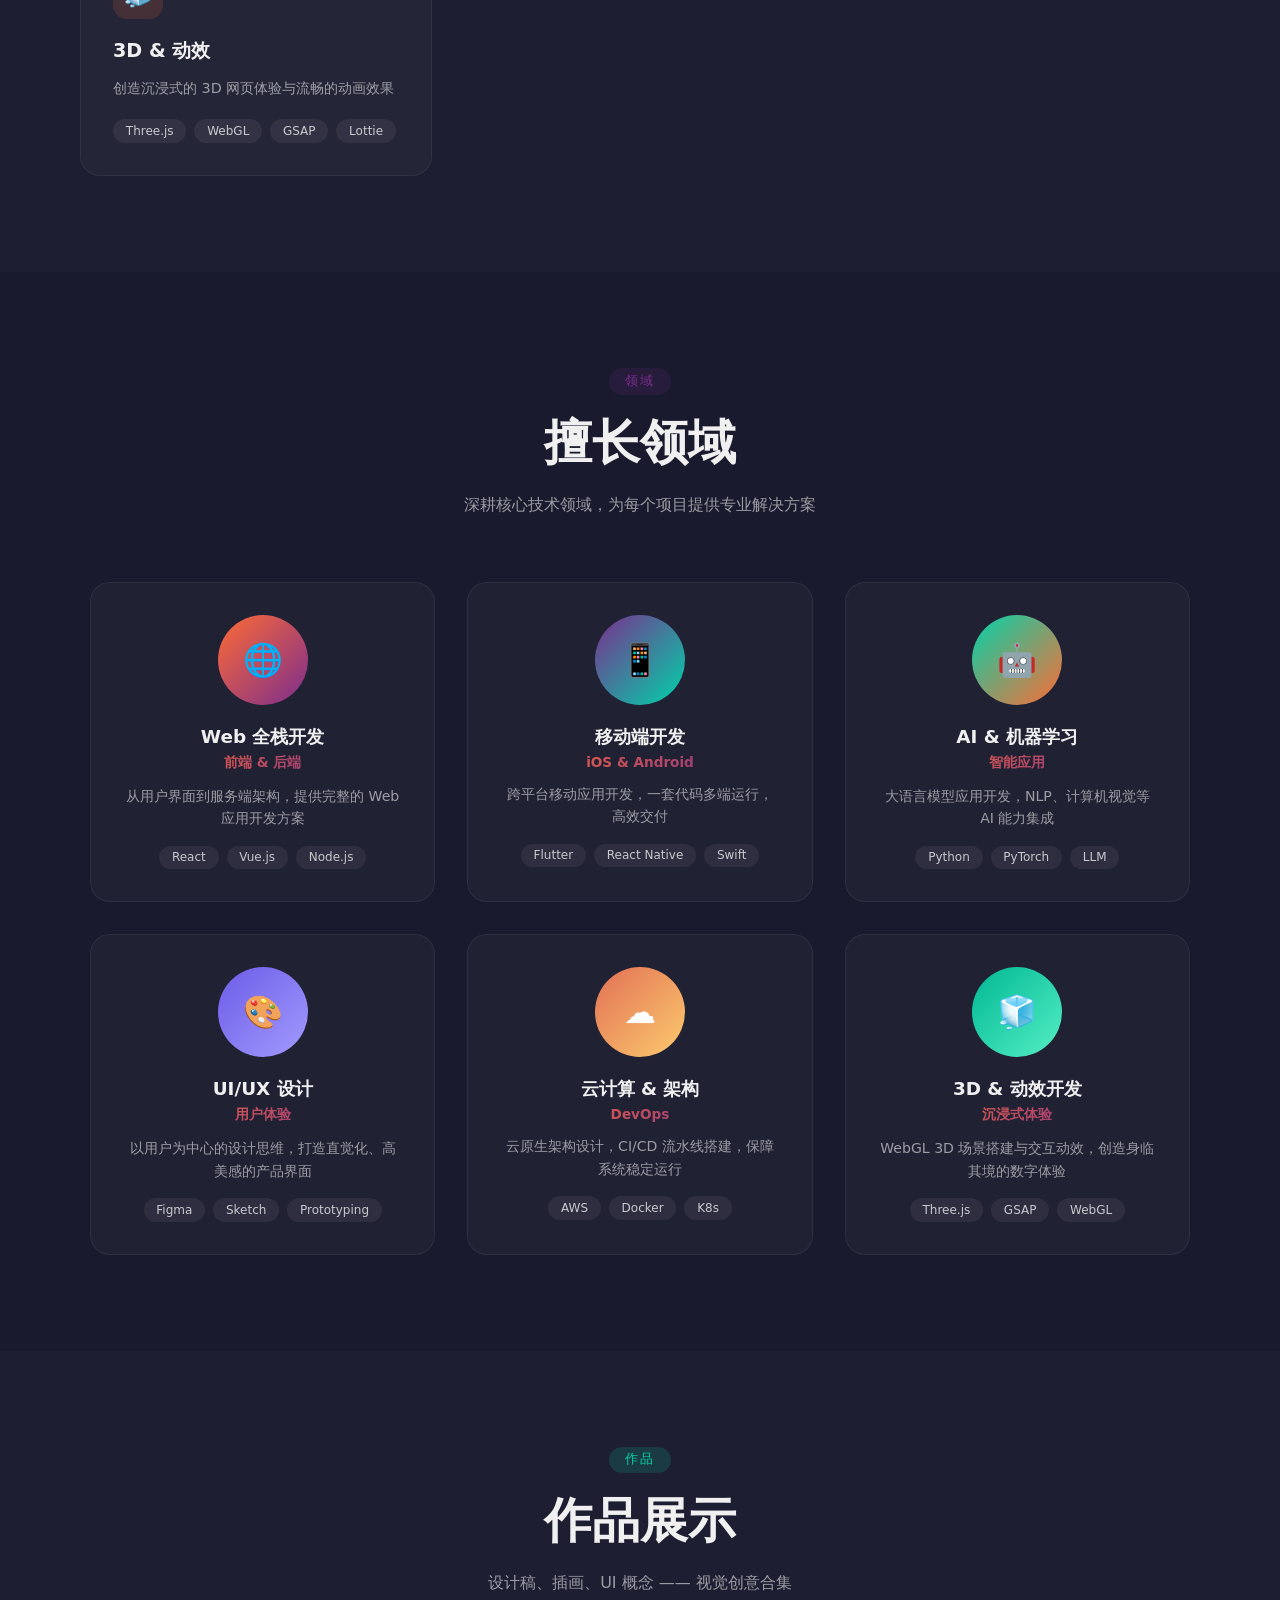
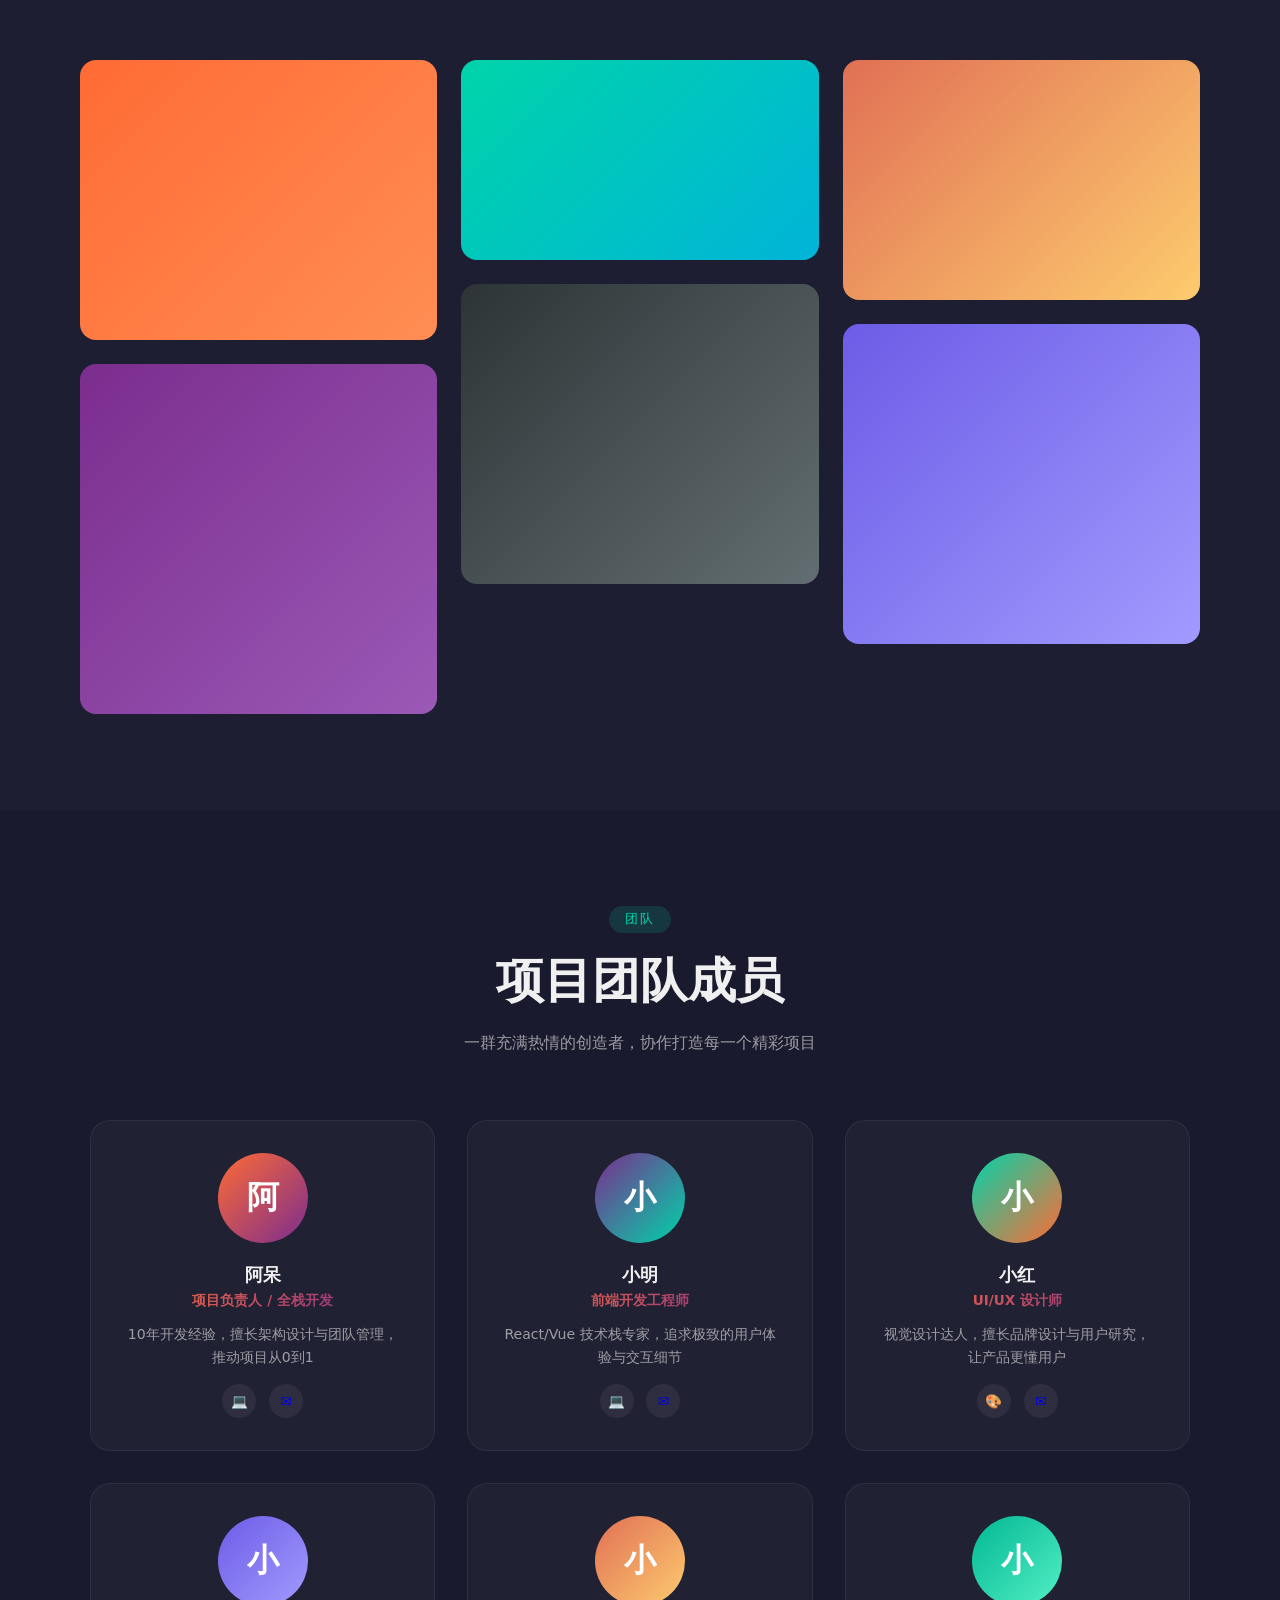
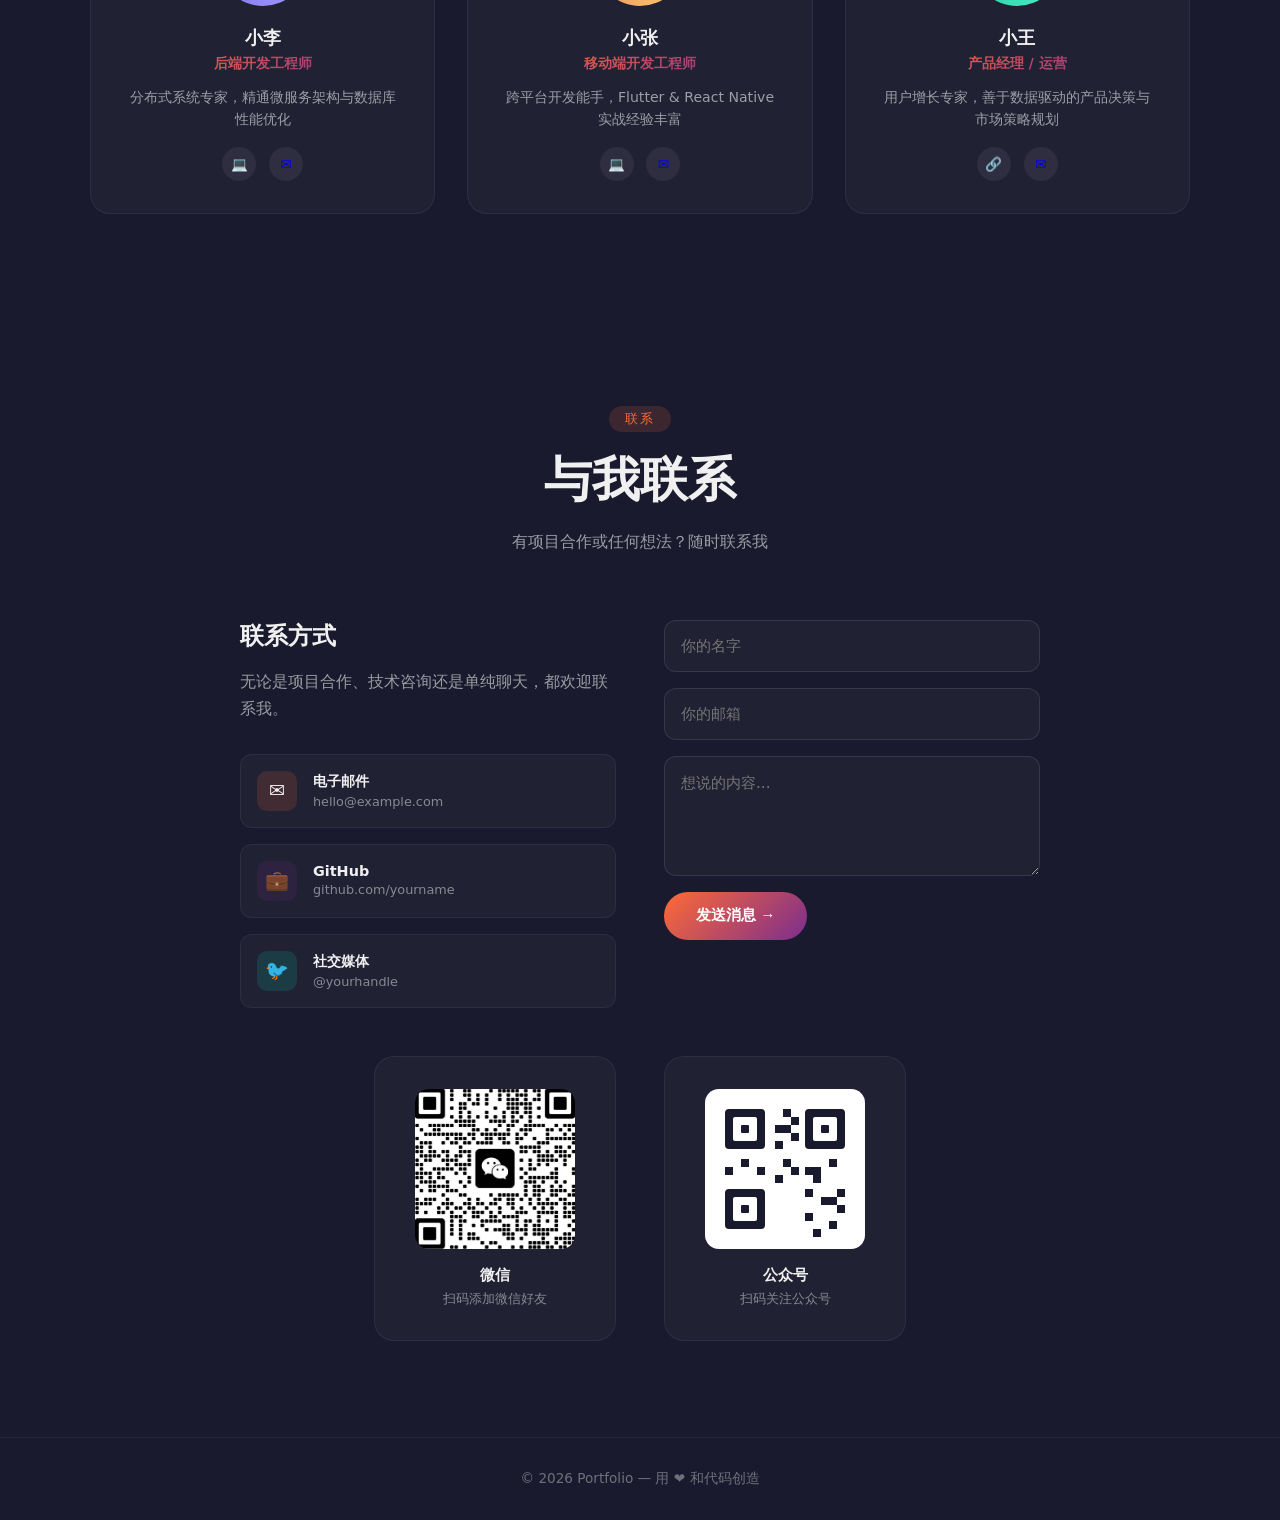
==== commit ee42cca4: "Fix WeChat QR display - use normal image instead of zoom" ====
--- a/index.html
+++ b/index.html
@@ -1102,7 +1102,8 @@
   </div>
   <div class="qr-section fade-up">
     <div class="qr-card">
-      <div class="qr-img" style="background:url('pictures/VX_persion.jpg') center 35%/280% no-repeat;">
+      <div class="qr-img">
+        <img src="pictures/VX_persion.jpg" alt="微信二维码">
       </div>
       <span class="qr-label">微信</span>
       <span class="qr-desc">扫码添加微信好友</span>
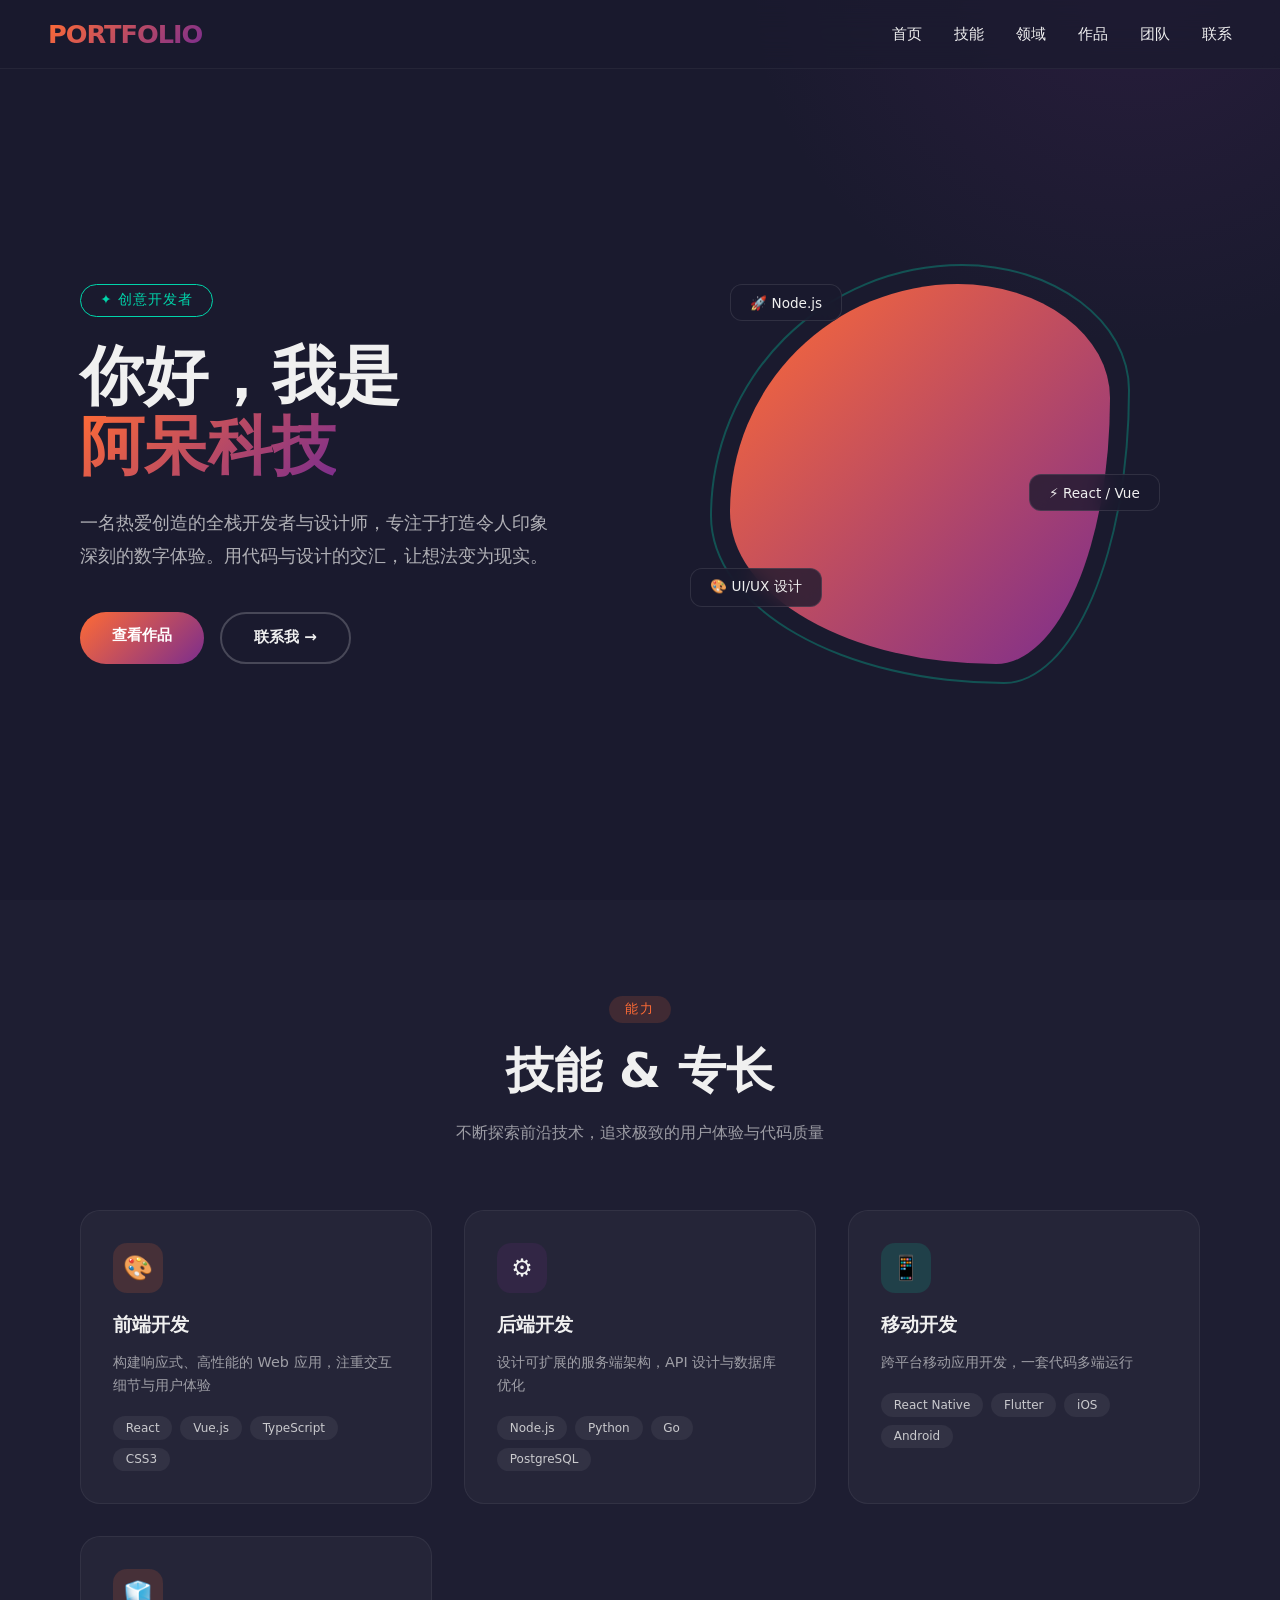
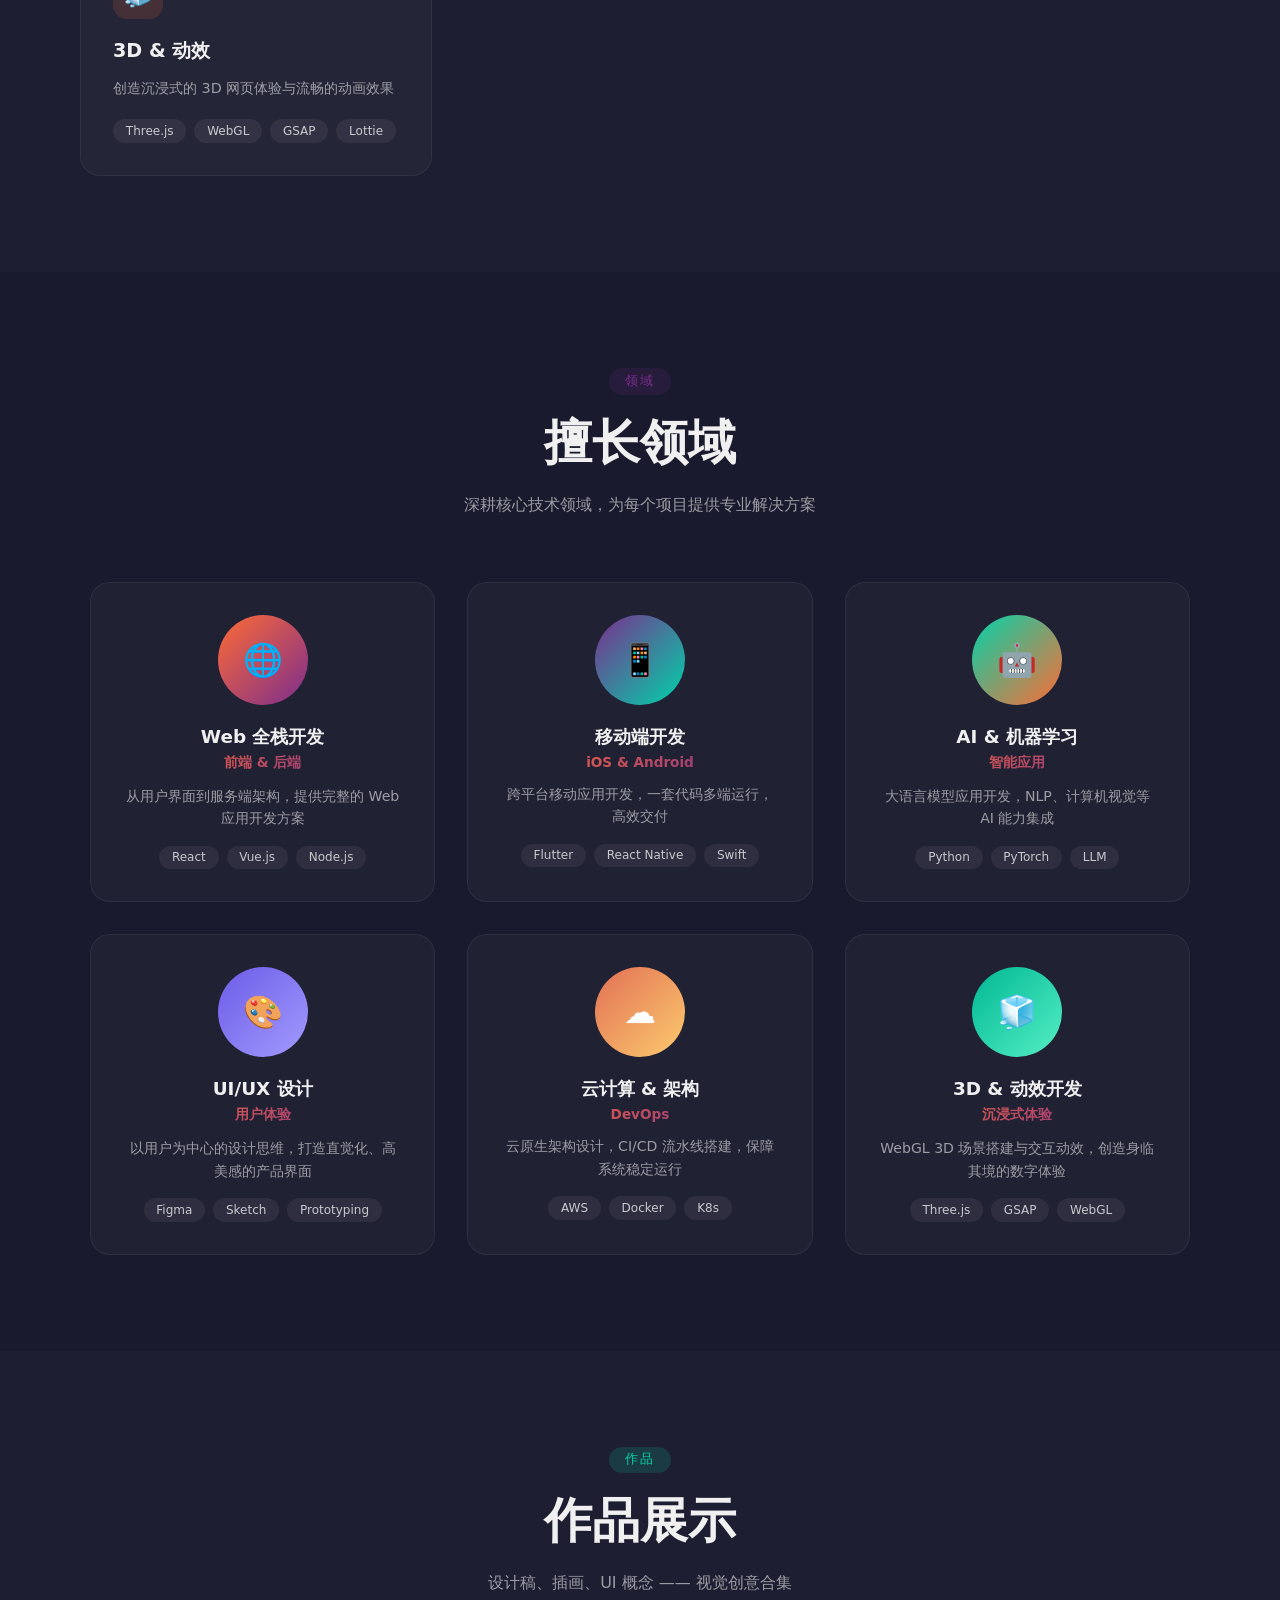
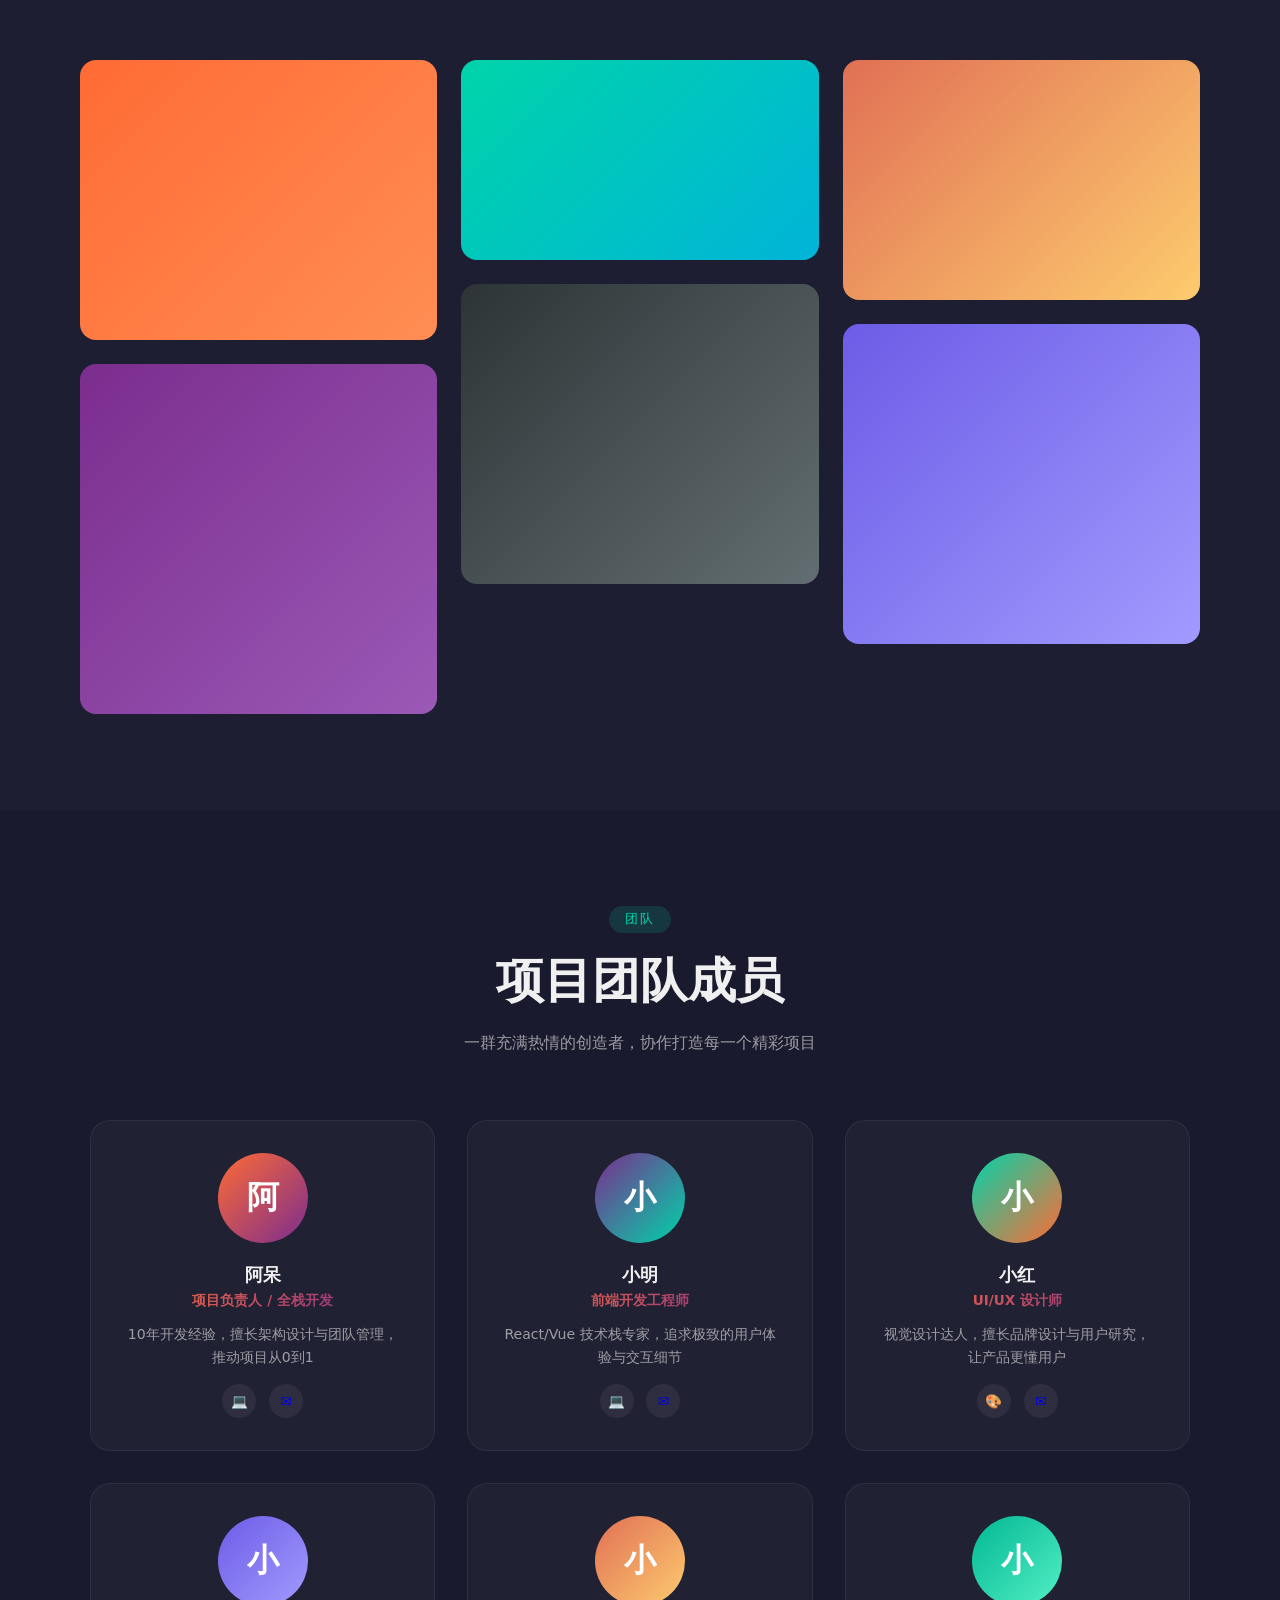
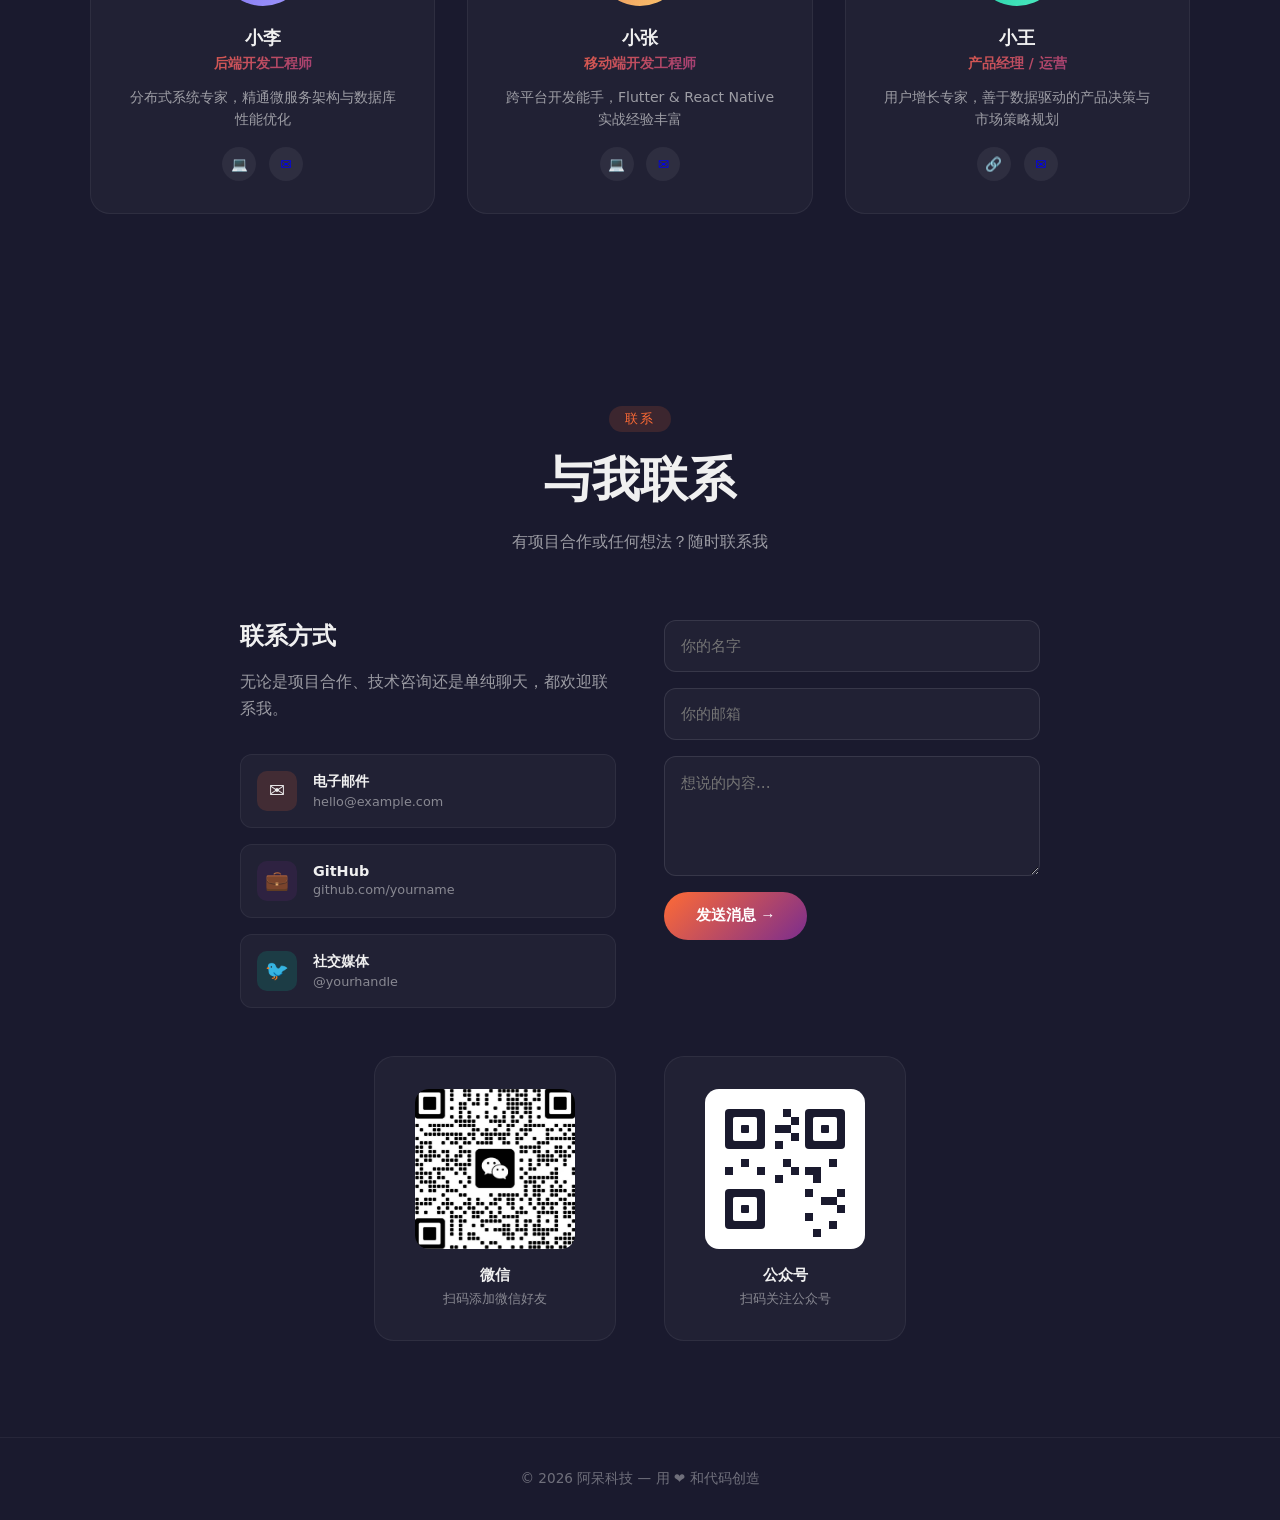
==== commit dd37d4ff: "Refactor: separate CSS/JS from HTML, normalize project structure - Extract inline CSS into css/commo" ====
--- a/index.html
+++ b/index.html
@@ -8,788 +8,16 @@
 <meta name="keywords" content="阿呆科技, 全栈开发, 前端开发, UI设计, UX设计, React, Vue, 作品集, Portfolio, 创意设计">
 <meta name="author" content="阿呆科技">
 <meta name="robots" content="index, follow">
-<!-- Open Graph (社交分享) -->
 <meta property="og:title" content="阿呆科技 | 创意开发者 & 设计师作品集">
 <meta property="og:description" content="全栈开发者与设计师，专注于打造令人印象深刻的数字体验。">
 <meta property="og:type" content="website">
 <meta property="og:locale" content="zh_CN">
-<!-- Twitter Card -->
 <meta name="twitter:card" content="summary_large_image">
 <meta name="twitter:title" content="阿呆科技 | 创意开发者 & 设计师作品集">
 <meta name="twitter:description" content="全栈开发者与设计师，专注于打造令人印象深刻的数字体验。">
 <link rel="canonical" href="https://claude-code-vscode.vercel.app">
-<style>
-  /* ===== CSS Variables & Reset ===== */
-  :root {
-    --primary: #FF6B35;
-    --secondary: #7B2D8E;
-    --accent: #00D4AA;
-    --dark: #1A1A2E;
-    --light: #F0F0F0;
-    --gradient-1: linear-gradient(135deg, #FF6B35, #7B2D8E);
-    --gradient-2: linear-gradient(135deg, #7B2D8E, #00D4AA);
-    --gradient-3: linear-gradient(135deg, #00D4AA, #FF6B35);
-  }
-
-  * { margin: 0; padding: 0; box-sizing: border-box; }
-
-  html { scroll-behavior: smooth; }
-
-  body {
-    font-family: 'Segoe UI', system-ui, -apple-system, sans-serif;
-    background: var(--dark);
-    color: var(--light);
-    overflow-x: hidden;
-  }
-
-  /* ===== Navigation ===== */
-  nav {
-    position: fixed;
-    top: 0;
-    width: 100%;
-    z-index: 100;
-    padding: 1.2rem 3rem;
-    display: flex;
-    justify-content: space-between;
-    align-items: center;
-    backdrop-filter: blur(20px);
-    background: rgba(26, 26, 46, 0.7);
-    border-bottom: 1px solid rgba(255, 255, 255, 0.05);
-    transition: all 0.3s ease;
-  }
-
-  .logo {
-    font-size: 1.6rem;
-    font-weight: 900;
-    background: var(--gradient-1);
-    -webkit-background-clip: text;
-    -webkit-text-fill-color: transparent;
-    background-clip: text;
-    letter-spacing: -1px;
-    cursor: pointer;
-  }
-
-  .nav-links { display: flex; gap: 2rem; list-style: none; }
-
-  .nav-links a {
-    color: var(--light);
-    text-decoration: none;
-    font-weight: 500;
-    font-size: 0.95rem;
-    position: relative;
-    transition: color 0.3s;
-  }
-
-  .nav-links a::after {
-    content: '';
-    position: absolute;
-    bottom: -4px;
-    left: 0;
-    width: 0;
-    height: 2px;
-    background: var(--accent);
-    transition: width 0.3s;
-  }
-
-  .nav-links a:hover { color: var(--accent); }
-  .nav-links a:hover::after { width: 100%; }
-
-  .menu-btn {
-    display: none;
-    background: none;
-    border: none;
-    color: var(--light);
-    font-size: 1.5rem;
-    cursor: pointer;
-  }
-
-  /* ===== Hero Section ===== */
-  .hero {
-    min-height: 100vh;
-    display: grid;
-    grid-template-columns: 1fr 1fr;
-    align-items: center;
-    padding: 8rem 5rem 5rem;
-    position: relative;
-  }
-
-  .hero::before {
-    content: '';
-    position: absolute;
-    top: -50%;
-    right: -20%;
-    width: 800px;
-    height: 800px;
-    background: radial-gradient(circle, rgba(123, 45, 142, 0.15), transparent 70%);
-    border-radius: 50%;
-    animation: float 8s ease-in-out infinite;
-  }
-
-  .hero-content { position: relative; z-index: 2; }
-
-  .hero-tag {
-    display: inline-block;
-    padding: 0.4rem 1.2rem;
-    border: 1px solid var(--accent);
-    border-radius: 50px;
-    font-size: 0.85rem;
-    color: var(--accent);
-    margin-bottom: 1.5rem;
-    letter-spacing: 1px;
-    text-transform: uppercase;
-  }
-
-  .hero h1 {
-    font-size: clamp(2.5rem, 5vw, 4.5rem);
-    font-weight: 900;
-    line-height: 1.1;
-    margin-bottom: 1.5rem;
-  }
-
-  .hero h1 .highlight {
-    background: var(--gradient-1);
-    -webkit-background-clip: text;
-    -webkit-text-fill-color: transparent;
-    background-clip: text;
-  }
-
-  .hero p {
-    font-size: 1.15rem;
-    color: rgba(240, 240, 240, 0.7);
-    max-width: 480px;
-    line-height: 1.8;
-    margin-bottom: 2.5rem;
-  }
-
-  .hero-buttons { display: flex; gap: 1rem; flex-wrap: wrap; }
-
-  .btn {
-    padding: 0.85rem 2rem;
-    border-radius: 50px;
-    font-size: 0.95rem;
-    font-weight: 600;
-    text-decoration: none;
-    cursor: pointer;
-    transition: all 0.3s;
-    border: none;
-  }
-
-  .btn-primary {
-    background: var(--gradient-1);
-    color: white;
-  }
-
-  .btn-primary:hover {
-    transform: translateY(-2px);
-    box-shadow: 0 10px 30px rgba(255, 107, 53, 0.3);
-  }
-
-  .btn-outline {
-    background: transparent;
-    color: var(--light);
-    border: 2px solid rgba(255, 255, 255, 0.2);
-  }
-
-  .btn-outline:hover {
-    border-color: var(--accent);
-    color: var(--accent);
-    transform: translateY(-2px);
-  }
-
-  /* Hero Visual - Abstract Shape */
-  .hero-visual {
-    display: flex;
-    justify-content: center;
-    align-items: center;
-    position: relative;
-  }
-
-  .avatar-shape {
-    width: 380px;
-    height: 380px;
-    position: relative;
-  }
-
-  .avatar-shape .blob {
-    position: absolute;
-    inset: 0;
-    background: var(--gradient-1);
-    border-radius: 60% 40% 30% 70% / 60% 30% 70% 40%;
-    animation: morph 8s ease-in-out infinite;
-    display: flex;
-    align-items: center;
-    justify-content: center;
-    overflow: hidden;
-  }
-
-  .avatar-shape .blob img {
-    width: 100%;
-    height: 100%;
-    object-fit: cover;
-  }
-
-  .avatar-shape .ring {
-    position: absolute;
-    inset: -20px;
-    border: 2px solid rgba(0, 212, 170, 0.3);
-    border-radius: 60% 40% 30% 70% / 60% 30% 70% 40%;
-    animation: morph 8s ease-in-out infinite reverse;
-  }
-
-  .floating-tag {
-    position: absolute;
-    padding: 0.6rem 1.2rem;
-    background: rgba(26, 26, 46, 0.8);
-    backdrop-filter: blur(10px);
-    border-radius: 12px;
-    font-size: 0.85rem;
-    border: 1px solid rgba(255, 255, 255, 0.1);
-    white-space: nowrap;
-  }
-
-  .floating-tag:nth-child(2) { top: 10%; right: -30px; animation: float 4s ease-in-out infinite; }
-  .floating-tag:nth-child(3) { bottom: 15%; left: -40px; animation: float 5s ease-in-out infinite 1s; }
-  .floating-tag:nth-child(4) { top: 50%; right: -50px; animation: float 6s ease-in-out infinite 2s; }
-
-  /* ===== Section Common ===== */
-  section { padding: 6rem 5rem; position: relative; }
-
-  .section-header {
-    text-align: center;
-    margin-bottom: 4rem;
-  }
-
-  .section-tag {
-    display: inline-block;
-    padding: 0.3rem 1rem;
-    border-radius: 50px;
-    font-size: 0.8rem;
-    text-transform: uppercase;
-    letter-spacing: 2px;
-    margin-bottom: 1rem;
-  }
-
-  .section-title {
-    font-size: clamp(2rem, 4vw, 3rem);
-    font-weight: 900;
-    margin-bottom: 1rem;
-  }
-
-  .section-desc {
-    color: rgba(240, 240, 240, 0.6);
-    max-width: 500px;
-    margin: 0 auto;
-    line-height: 1.7;
-  }
-
-  /* ===== Skills Section ===== */
-  #skills { background: rgba(255, 255, 255, 0.02); }
-
-  .skills-grid {
-    display: grid;
-    grid-template-columns: repeat(auto-fit, minmax(280px, 1fr));
-    gap: 2rem;
-    max-width: 1200px;
-    margin: 0 auto;
-  }
-
-  .skill-card {
-    padding: 2rem;
-    border-radius: 20px;
-    background: rgba(255, 255, 255, 0.03);
-    border: 1px solid rgba(255, 255, 255, 0.06);
-    transition: all 0.4s cubic-bezier(0.175, 0.885, 0.32, 1.275);
-    position: relative;
-    overflow: hidden;
-  }
-
-  .skill-card::before {
-    content: '';
-    position: absolute;
-    top: 0;
-    left: 0;
-    right: 0;
-    height: 3px;
-    background: var(--gradient-1);
-    transform: scaleX(0);
-    transition: transform 0.4s;
-  }
-
-  .skill-card:hover {
-    transform: translateY(-8px);
-    border-color: rgba(255, 107, 53, 0.3);
-    box-shadow: 0 20px 40px rgba(0, 0, 0, 0.3);
-  }
-
-  .skill-card:hover::before { transform: scaleX(1); }
-
-  .skill-icon {
-    width: 50px;
-    height: 50px;
-    border-radius: 14px;
-    display: flex;
-    align-items: center;
-    justify-content: center;
-    font-size: 1.5rem;
-    margin-bottom: 1.2rem;
-  }
-
-  .skill-card h3 {
-    font-size: 1.2rem;
-    margin-bottom: 0.8rem;
-    font-weight: 700;
-  }
-
-  .skill-card p {
-    font-size: 0.9rem;
-    color: rgba(240, 240, 240, 0.6);
-    line-height: 1.6;
-    margin-bottom: 1.2rem;
-  }
-
-  .skill-tags { display: flex; flex-wrap: wrap; gap: 0.5rem; }
-
-  .skill-tags span {
-    padding: 0.3rem 0.8rem;
-    border-radius: 50px;
-    font-size: 0.75rem;
-    background: rgba(255, 255, 255, 0.06);
-    color: rgba(240, 240, 240, 0.8);
-  }
-
-  /* ===== Projects Section ===== */
-  .projects-grid {
-    display: grid;
-    grid-template-columns: repeat(auto-fit, minmax(350px, 1fr));
-    gap: 2rem;
-    max-width: 1200px;
-    margin: 0 auto;
-  }
-
-  .project-card {
-    border-radius: 20px;
-    overflow: hidden;
-    background: rgba(255, 255, 255, 0.03);
-    border: 1px solid rgba(255, 255, 255, 0.06);
-    transition: all 0.4s;
-    cursor: pointer;
-  }
-
-  .project-card:hover {
-    transform: translateY(-6px);
-    box-shadow: 0 20px 50px rgba(0, 0, 0, 0.4);
-    border-color: rgba(123, 45, 142, 0.3);
-  }
-
-  .project-thumb {
-    height: 220px;
-    position: relative;
-    overflow: hidden;
-  }
-
-  .project-thumb .color-bg {
-    width: 100%;
-    height: 100%;
-    transition: transform 0.6s;
-  }
-
-  .project-card:hover .color-bg { transform: scale(1.05); }
-
-  .project-thumb .overlay {
-    position: absolute;
-    inset: 0;
-    background: rgba(26, 26, 46, 0.4);
-    display: flex;
-    align-items: center;
-    justify-content: center;
-    opacity: 0;
-    transition: opacity 0.3s;
-  }
-
-  .project-card:hover .overlay { opacity: 1; }
-
-  .overlay .btn {
-    font-size: 0.85rem;
-    padding: 0.6rem 1.5rem;
-  }
-
-  .project-info { padding: 1.5rem; }
-
-  .project-info h3 {
-    font-size: 1.15rem;
-    font-weight: 700;
-    margin-bottom: 0.5rem;
-  }
-
-  .project-info p {
-    font-size: 0.9rem;
-    color: rgba(240, 240, 240, 0.6);
-    line-height: 1.6;
-    margin-bottom: 1rem;
-  }
-
-  .project-meta {
-    display: flex;
-    gap: 0.5rem;
-    flex-wrap: wrap;
-  }
-
-  .project-meta span {
-    padding: 0.25rem 0.7rem;
-    border-radius: 50px;
-    font-size: 0.75rem;
-    background: rgba(0, 212, 170, 0.1);
-    color: var(--accent);
-  }
-
-  /* ===== Gallery Section ===== */
-  #gallery { background: rgba(255, 255, 255, 0.02); }
-
-  .gallery-masonry {
-    columns: 3;
-    column-gap: 1.5rem;
-    max-width: 1200px;
-    margin: 0 auto;
-  }
-
-  .gallery-item {
-    break-inside: avoid;
-    margin-bottom: 1.5rem;
-    border-radius: 16px;
-    overflow: hidden;
-    position: relative;
-    cursor: pointer;
-    transition: transform 0.3s;
-  }
-
-  .gallery-item:hover { transform: scale(1.02); }
-
-  .gallery-item .color-bg {
-    width: 100%;
-    display: block;
-  }
-
-  .gallery-item .gallery-overlay {
-    position: absolute;
-    inset: 0;
-    background: linear-gradient(to top, rgba(26, 26, 46, 0.9), transparent);
-    opacity: 0;
-    transition: opacity 0.3s;
-    display: flex;
-    align-items: flex-end;
-    padding: 1.5rem;
-  }
-
-  .gallery-item:hover .gallery-overlay { opacity: 1; }
-
-  .gallery-overlay h4 { font-size: 1rem; margin-bottom: 0.3rem; }
-  .gallery-overlay p { font-size: 0.8rem; color: rgba(240, 240, 240, 0.7); }
-
-  /* ===== Contact Section ===== */
-  .contact-container {
-    max-width: 800px;
-    margin: 0 auto;
-    display: grid;
-    grid-template-columns: 1fr 1fr;
-    gap: 3rem;
-  }
-
-  .contact-info h3 {
-    font-size: 1.5rem;
-    margin-bottom: 1rem;
-    font-weight: 700;
-  }
-
-  .contact-info p {
-    color: rgba(240, 240, 240, 0.6);
-    line-height: 1.7;
-    margin-bottom: 2rem;
-  }
-
-  .contact-links { display: flex; flex-direction: column; gap: 1rem; }
-
-  .contact-links a {
-    display: flex;
-    align-items: center;
-    gap: 1rem;
-    color: var(--light);
-    text-decoration: none;
-    padding: 1rem;
-    border-radius: 12px;
-    background: rgba(255, 255, 255, 0.03);
-    border: 1px solid rgba(255, 255, 255, 0.06);
-    transition: all 0.3s;
-  }
-
-  .contact-links a:hover {
-    border-color: var(--accent);
-    transform: translateX(5px);
-  }
-
-  .contact-links .icon {
-    width: 40px;
-    height: 40px;
-    border-radius: 10px;
-    display: flex;
-    align-items: center;
-    justify-content: center;
-    font-size: 1.2rem;
-    flex-shrink: 0;
-  }
-
-  .contact-links .text strong { display: block; font-size: 0.9rem; }
-  .contact-links .text span { font-size: 0.8rem; color: rgba(240, 240, 240, 0.5); }
-
-  .contact-form { display: flex; flex-direction: column; gap: 1rem; }
-
-  .contact-form input,
-  .contact-form textarea {
-    padding: 1rem;
-    border-radius: 12px;
-    border: 1px solid rgba(255, 255, 255, 0.1);
-    background: rgba(255, 255, 255, 0.03);
-    color: var(--light);
-    font-size: 0.95rem;
-    font-family: inherit;
-    transition: border-color 0.3s;
-    outline: none;
-  }
-
-  .contact-form input:focus,
-  .contact-form textarea:focus {
-    border-color: var(--accent);
-  }
-
-  .contact-form textarea { resize: vertical; min-height: 120px; }
-
-  .contact-form .btn-primary { align-self: flex-start; }
-
-  .qr-section {
-    max-width: 1200px;
-    margin: 3rem auto 0;
-    display: flex;
-    justify-content: center;
-    gap: 3rem;
-    flex-wrap: wrap;
-  }
-
-  .qr-card {
-    display: flex;
-    flex-direction: column;
-    align-items: center;
-    padding: 2rem 2.5rem;
-    border-radius: 20px;
-    background: rgba(255,255,255,0.03);
-    border: 1px solid rgba(255,255,255,0.06);
-    transition: all 0.3s;
-  }
-
-  .qr-card:hover {
-    transform: translateY(-4px);
-    border-color: rgba(255,107,53,0.3);
-    box-shadow: 0 10px 30px rgba(0,0,0,0.2);
-  }
-
-  .qr-card .qr-img {
-    width: 160px;
-    height: 160px;
-    border-radius: 14px;
-    background: rgba(255,255,255,0.08);
-    display: flex;
-    align-items: center;
-    justify-content: center;
-    margin-bottom: 1rem;
-    overflow: hidden;
-  }
-
-  .qr-card .qr-img img {
-    width: 100%;
-    height: 100%;
-    object-fit: cover;
-    object-position: center 38%;
-  }
-
-  .qr-card .qr-label {
-    font-size: 0.95rem;
-    font-weight: 600;
-    margin-bottom: 0.3rem;
-  }
-
-  .qr-card .qr-desc {
-    font-size: 0.8rem;
-    color: rgba(240,240,240,0.5);
-  }
-
-  /* ===== Footer ===== */
-  footer {
-    padding: 2rem 5rem;
-    text-align: center;
-    border-top: 1px solid rgba(255, 255, 255, 0.05);
-    color: rgba(240, 240, 240, 0.4);
-    font-size: 0.85rem;
-  }
-
-  /* ===== Animations ===== */
-  @keyframes float {
-    0%, 100% { transform: translateY(0); }
-    50% { transform: translateY(-20px); }
-  }
-
-  @keyframes morph {
-    0%, 100% { border-radius: 60% 40% 30% 70% / 60% 30% 70% 40%; }
-    50% { border-radius: 30% 60% 70% 40% / 50% 60% 30% 60%; }
-  }
-
-  @keyframes fadeUp {
-    from { opacity: 0; transform: translateY(40px); }
-    to { opacity: 1; transform: translateY(0); }
-  }
-
-  .fade-up {
-    opacity: 0;
-    transform: translateY(40px);
-    transition: all 0.6s cubic-bezier(0.175, 0.885, 0.32, 1.275);
-  }
-
-  .fade-up.visible {
-    opacity: 1;
-    transform: translateY(0);
-  }
-
-  /* ===== Team Section ===== */
-  .team-grid {
-    display: grid;
-    grid-template-columns: repeat(3, 1fr);
-    gap: 2rem;
-    max-width: 1100px;
-    margin: 0 auto;
-  }
-
-  .team-card {
-    border-radius: 20px;
-    background: rgba(255, 255, 255, 0.03);
-    border: 1px solid rgba(255, 255, 255, 0.06);
-    padding: 2rem;
-    text-align: center;
-    transition: all 0.4s cubic-bezier(0.175, 0.885, 0.32, 1.275);
-    position: relative;
-    overflow: hidden;
-  }
-
-  .team-card::after {
-    content: '';
-    position: absolute;
-    bottom: 0;
-    left: 0;
-    right: 0;
-    height: 3px;
-    background: var(--gradient-1);
-    transform: scaleX(0);
-    transition: transform 0.4s;
-  }
-
-  .team-card:hover {
-    transform: translateY(-8px);
-    border-color: rgba(255, 107, 53, 0.3);
-    box-shadow: 0 20px 40px rgba(0, 0, 0, 0.3);
-  }
-
-  .team-card:hover::after { transform: scaleX(1); }
-
-  .team-avatar {
-    width: 90px;
-    height: 90px;
-    border-radius: 50%;
-    margin: 0 auto 1.2rem;
-    display: flex;
-    align-items: center;
-    justify-content: center;
-    font-size: 2rem;
-    color: white;
-    font-weight: 700;
-  }
-
-  .team-card h3 {
-    font-size: 1.15rem;
-    font-weight: 700;
-    margin-bottom: 0.3rem;
-  }
-
-  .team-card .role {
-    font-size: 0.85rem;
-    background: var(--gradient-1);
-    -webkit-background-clip: text;
-    -webkit-text-fill-color: transparent;
-    background-clip: text;
-    font-weight: 600;
-    margin-bottom: 0.8rem;
-  }
-
-  .team-card p {
-    font-size: 0.88rem;
-    color: rgba(240, 240, 240, 0.6);
-    line-height: 1.6;
-    margin-bottom: 1rem;
-  }
-
-  .team-socials {
-    display: flex;
-    justify-content: center;
-    gap: 0.8rem;
-  }
-
-  .team-socials a {
-    width: 34px;
-    height: 34px;
-    border-radius: 50%;
-    background: rgba(255, 255, 255, 0.06);
-    display: flex;
-    align-items: center;
-    justify-content: center;
-    font-size: 0.85rem;
-    text-decoration: none;
-    transition: all 0.3s;
-  }
-
-  .team-socials a:hover {
-    background: var(--accent);
-    transform: translateY(-2px);
-  }
-
-  @media (max-width: 900px) {
-    .team-grid { grid-template-columns: repeat(2, 1fr); }
-  }
-
-  @media (max-width: 600px) {
-    .team-grid { grid-template-columns: 1fr; }
-  }
-
-  /* ===== Responsive ===== */
-  @media (max-width: 900px) {
-    nav { padding: 1rem 2rem; }
-    .nav-links { display: none; }
-    .menu-btn { display: block; }
-    .hero {
-      grid-template-columns: 1fr;
-      padding: 7rem 2rem 3rem;
-      text-align: center;
-    }
-    .hero p { margin: 0 auto 2.5rem; }
-    .hero-buttons { justify-content: center; }
-    .hero-visual { order: -1; }
-    .avatar-shape { width: 250px; height: 250px; }
-    section { padding: 4rem 2rem; }
-    .projects-grid { grid-template-columns: 1fr; }
-    .gallery-masonry { columns: 2; }
-    .contact-container { grid-template-columns: 1fr; }
-    footer { padding: 2rem; }
-  }
-
-  @media (max-width: 600px) {
-    .gallery-masonry { columns: 1; }
-    .floating-tag { display: none; }
-  }
-</style>
+<link rel="stylesheet" href="css/common.css">
+<link rel="stylesheet" href="css/index.css">
 </head>
 <body>
 
@@ -950,39 +178,27 @@
   <div class="gallery-masonry">
     <div class="gallery-item fade-up">
       <div class="color-bg" style="background:linear-gradient(135deg,#FF6B35,#FF8E53);height:280px;"></div>
-      <div class="gallery-overlay">
-        <div><h4>品牌视觉设计</h4><p>UI/UX Design</p></div>
-      </div>
+      <div class="gallery-overlay"><div><h4>品牌视觉设计</h4><p>UI/UX Design</p></div></div>
     </div>
     <div class="gallery-item fade-up">
       <div class="color-bg" style="background:linear-gradient(135deg,#7B2D8E,#9B59B6);height:350px;"></div>
-      <div class="gallery-overlay">
-        <div><h4>移动端界面</h4><p>Mobile App UI</p></div>
-      </div>
+      <div class="gallery-overlay"><div><h4>移动端界面</h4><p>Mobile App UI</p></div></div>
     </div>
     <div class="gallery-item fade-up">
       <div class="color-bg" style="background:linear-gradient(135deg,#00D4AA,#00B4D8);height:200px;"></div>
-      <div class="gallery-overlay">
-        <div><h4>数据可视化</h4><p>Data Visualization</p></div>
-      </div>
+      <div class="gallery-overlay"><div><h4>数据可视化</h4><p>Data Visualization</p></div></div>
     </div>
     <div class="gallery-item fade-up">
       <div class="color-bg" style="background:linear-gradient(135deg,#2D3436,#636E72);height:300px;"></div>
-      <div class="gallery-overlay">
-        <div><h4>暗色主题设计</h4><p>Dark Theme UI</p></div>
-      </div>
+      <div class="gallery-overlay"><div><h4>暗色主题设计</h4><p>Dark Theme UI</p></div></div>
     </div>
     <div class="gallery-item fade-up">
       <div class="color-bg" style="background:linear-gradient(135deg,#E17055,#FDCB6E);height:240px;"></div>
-      <div class="gallery-overlay">
-        <div><h4>插画设计</h4><p>Illustration</p></div>
-      </div>
+      <div class="gallery-overlay"><div><h4>插画设计</h4><p>Illustration</p></div></div>
     </div>
     <div class="gallery-item fade-up">
       <div class="color-bg" style="background:linear-gradient(135deg,#6C5CE7,#A29BFE);height:320px;"></div>
-      <div class="gallery-overlay">
-        <div><h4>网页动效</h4><p>Web Animation</p></div>
-      </div>
+      <div class="gallery-overlay"><div><h4>网页动效</h4><p>Web Animation</p></div></div>
     </div>
   </div>
 </section>
@@ -1000,60 +216,42 @@
       <h3>阿呆</h3>
       <div class="role">项目负责人 / 全栈开发</div>
       <p>10年开发经验，擅长架构设计与团队管理，推动项目从0到1</p>
-      <div class="team-socials">
-        <a href="#" title="GitHub">💻</a>
-        <a href="#" title="Email">✉️</a>
-      </div>
+      <div class="team-socials"><a href="#" title="GitHub">💻</a><a href="#" title="Email">✉️</a></div>
     </div>
     <div class="team-card fade-up">
       <div class="team-avatar" style="background:var(--gradient-2);">小</div>
       <h3>小明</h3>
       <div class="role">前端开发工程师</div>
       <p>React/Vue 技术栈专家，追求极致的用户体验与交互细节</p>
-      <div class="team-socials">
-        <a href="#" title="GitHub">💻</a>
-        <a href="#" title="Email">✉️</a>
-      </div>
+      <div class="team-socials"><a href="#" title="GitHub">💻</a><a href="#" title="Email">✉️</a></div>
     </div>
     <div class="team-card fade-up">
       <div class="team-avatar" style="background:var(--gradient-3);">小</div>
       <h3>小红</h3>
       <div class="role">UI/UX 设计师</div>
       <p>视觉设计达人，擅长品牌设计与用户研究，让产品更懂用户</p>
-      <div class="team-socials">
-        <a href="#" title="Dribbble">🎨</a>
-        <a href="#" title="Email">✉️</a>
-      </div>
+      <div class="team-socials"><a href="#" title="Dribbble">🎨</a><a href="#" title="Email">✉️</a></div>
     </div>
     <div class="team-card fade-up">
       <div class="team-avatar" style="background:linear-gradient(135deg,#6C5CE7,#A29BFE);">小</div>
       <h3>小李</h3>
       <div class="role">后端开发工程师</div>
       <p>分布式系统专家，精通微服务架构与数据库性能优化</p>
-      <div class="team-socials">
-        <a href="#" title="GitHub">💻</a>
-        <a href="#" title="Email">✉️</a>
-      </div>
+      <div class="team-socials"><a href="#" title="GitHub">💻</a><a href="#" title="Email">✉️</a></div>
     </div>
     <div class="team-card fade-up">
       <div class="team-avatar" style="background:linear-gradient(135deg,#E17055,#FDCB6E);">小</div>
       <h3>小张</h3>
       <div class="role">移动端开发工程师</div>
       <p>跨平台开发能手，Flutter & React Native 实战经验丰富</p>
-      <div class="team-socials">
-        <a href="#" title="GitHub">💻</a>
-        <a href="#" title="Email">✉️</a>
-      </div>
+      <div class="team-socials"><a href="#" title="GitHub">💻</a><a href="#" title="Email">✉️</a></div>
     </div>
     <div class="team-card fade-up">
       <div class="team-avatar" style="background:linear-gradient(135deg,#00B894,#55EFC4);">小</div>
       <h3>小王</h3>
       <div class="role">产品经理 / 运营</div>
       <p>用户增长专家，善于数据驱动的产品决策与市场策略规划</p>
-      <div class="team-socials">
-        <a href="#" title="LinkedIn">🔗</a>
-        <a href="#" title="Email">✉️</a>
-      </div>
+      <div class="team-socials"><a href="#" title="LinkedIn">🔗</a><a href="#" title="Email">✉️</a></div>
     </div>
   </div>
 </section>
@@ -1072,24 +270,15 @@
       <div class="contact-links">
         <a href="mailto:hello@example.com">
           <div class="icon" style="background:rgba(255,107,53,0.15);">✉️</div>
-          <div class="text">
-            <strong>电子邮件</strong>
-            <span>hello@example.com</span>
-          </div>
+          <div class="text"><strong>电子邮件</strong><span>hello@example.com</span></div>
         </a>
         <a href="#">
           <div class="icon" style="background:rgba(123,45,142,0.15);">💼</div>
-          <div class="text">
-            <strong>GitHub</strong>
-            <span>github.com/yourname</span>
-          </div>
+          <div class="text"><strong>GitHub</strong><span>github.com/yourname</span></div>
         </a>
         <a href="#">
           <div class="icon" style="background:rgba(0,212,170,0.15);">🐦</div>
-          <div class="text">
-            <strong>社交媒体</strong>
-            <span>@yourhandle</span>
-          </div>
+          <div class="text"><strong>社交媒体</strong><span>@yourhandle</span></div>
         </a>
       </div>
     </div>
@@ -1103,7 +292,7 @@
   <div class="qr-section fade-up">
     <div class="qr-card">
       <div class="qr-img">
-        <img src="pictures/VX_persion.jpg" alt="微信二维码">
+        <img src="assets/images/VX_persion.jpg" alt="微信二维码">
       </div>
       <span class="qr-label">微信</span>
       <span class="qr-desc">扫码添加微信好友</span>
@@ -1152,46 +341,11 @@
 
 <!-- Footer -->
 <footer>
-  <p>© 2026 Portfolio — 用 ❤️ 和代码创造</p>
+  <p>© 2026 阿呆科技 — 用 ❤️ 和代码创造</p>
 </footer>
 
-<!-- Scroll Animation Script -->
-<script>
-  // Intersection Observer for fade-up animations
-  const observer = new IntersectionObserver((entries) => {
-    entries.forEach((entry, index) => {
-      if (entry.isIntersecting) {
-        setTimeout(() => {
-          entry.target.classList.add('visible');
-        }, index * 100);
-        observer.unobserve(entry.target);
-      }
-    });
-  }, { threshold: 0.1, rootMargin: '0px 0px -50px 0px' });
-
-  document.querySelectorAll('.fade-up').forEach(el => observer.observe(el));
-
-  // Smooth scroll for nav links
-  document.querySelectorAll('a[href^="#"]').forEach(link => {
-    link.addEventListener('click', (e) => {
-      e.preventDefault();
-      const target = document.querySelector(link.getAttribute('href'));
-      if (target) {
-        target.scrollIntoView({ behavior: 'smooth', block: 'start' });
-      }
-    });
-  });
-
-  // Nav background on scroll
-  window.addEventListener('scroll', () => {
-    const nav = document.querySelector('nav');
-    if (window.scrollY > 100) {
-      nav.style.background = 'rgba(26, 26, 46, 0.95)';
-    } else {
-      nav.style.background = 'rgba(26, 26, 46, 0.7)';
-    }
-  });
-</script>
+<script src="js/common.js"></script>
+<script src="js/index.js"></script>
 
 </body>
 </html>
--- a/css/common.css
+++ b/css/common.css
@@ -0,0 +1,321 @@
+/* ===== CSS Variables & Reset ===== */
+:root {
+  --primary: #FF6B35;
+  --secondary: #7B2D8E;
+  --accent: #00D4AA;
+  --dark: #1A1A2E;
+  --light: #F0F0F0;
+  --gradient-1: linear-gradient(135deg, #FF6B35, #7B2D8E);
+  --gradient-2: linear-gradient(135deg, #7B2D8E, #00D4AA);
+  --gradient-3: linear-gradient(135deg, #00D4AA, #FF6B35);
+}
+
+* { margin: 0; padding: 0; box-sizing: border-box; }
+html { scroll-behavior: smooth; }
+
+body {
+  font-family: 'Segoe UI', system-ui, -apple-system, sans-serif;
+  background: var(--dark);
+  color: var(--light);
+  overflow-x: hidden;
+}
+
+/* ===== Navigation ===== */
+nav {
+  position: fixed;
+  top: 0;
+  width: 100%;
+  z-index: 100;
+  padding: 1.2rem 3rem;
+  display: flex;
+  justify-content: space-between;
+  align-items: center;
+  backdrop-filter: blur(20px);
+  background: rgba(26, 26, 46, 0.7);
+  border-bottom: 1px solid rgba(255, 255, 255, 0.05);
+  transition: all 0.3s ease;
+}
+
+.logo {
+  font-size: 1.6rem;
+  font-weight: 900;
+  background: var(--gradient-1);
+  -webkit-background-clip: text;
+  -webkit-text-fill-color: transparent;
+  background-clip: text;
+  letter-spacing: -1px;
+  cursor: pointer;
+}
+
+.nav-links { display: flex; gap: 2rem; list-style: none; }
+
+.nav-links a {
+  color: var(--light);
+  text-decoration: none;
+  font-weight: 500;
+  font-size: 0.95rem;
+  position: relative;
+  transition: color 0.3s;
+}
+
+.nav-links a::after {
+  content: '';
+  position: absolute;
+  bottom: -4px;
+  left: 0;
+  width: 0;
+  height: 2px;
+  background: var(--accent);
+  transition: width 0.3s;
+}
+
+.nav-links a:hover { color: var(--accent); }
+.nav-links a:hover::after { width: 100%; }
+
+.menu-btn {
+  display: none;
+  background: none;
+  border: none;
+  color: var(--light);
+  font-size: 1.5rem;
+  cursor: pointer;
+}
+
+.back-btn {
+  color: var(--light);
+  text-decoration: none;
+  font-size: 0.95rem;
+  display: flex;
+  align-items: center;
+  gap: 0.5rem;
+  transition: color 0.3s;
+}
+
+.back-btn:hover { color: var(--accent); }
+
+/* ===== Section Common ===== */
+section { padding: 6rem 5rem; position: relative; }
+
+.section-header {
+  text-align: center;
+  margin-bottom: 4rem;
+}
+
+.section-tag {
+  display: inline-block;
+  padding: 0.3rem 1rem;
+  border-radius: 50px;
+  font-size: 0.8rem;
+  text-transform: uppercase;
+  letter-spacing: 2px;
+  margin-bottom: 1rem;
+}
+
+.section-title {
+  font-size: clamp(2rem, 4vw, 3rem);
+  font-weight: 900;
+  margin-bottom: 1rem;
+}
+
+.section-desc {
+  color: rgba(240, 240, 240, 0.6);
+  max-width: 500px;
+  margin: 0 auto;
+  line-height: 1.7;
+}
+
+/* ===== Buttons ===== */
+.btn {
+  padding: 0.85rem 2rem;
+  border-radius: 50px;
+  font-size: 0.95rem;
+  font-weight: 600;
+  text-decoration: none;
+  cursor: pointer;
+  transition: all 0.3s;
+  border: none;
+  display: inline-block;
+}
+
+.btn-primary {
+  background: var(--gradient-1);
+  color: white;
+}
+
+.btn-primary:hover {
+  transform: translateY(-2px);
+  box-shadow: 0 10px 30px rgba(255, 107, 53, 0.3);
+}
+
+.btn-outline {
+  background: transparent;
+  color: var(--light);
+  border: 2px solid rgba(255, 255, 255, 0.2);
+}
+
+.btn-outline:hover {
+  border-color: var(--accent);
+  color: var(--accent);
+  transform: translateY(-2px);
+}
+
+/* ===== Skill Tags ===== */
+.skill-tags { display: flex; flex-wrap: wrap; gap: 0.5rem; }
+
+.skill-tags span {
+  padding: 0.3rem 0.8rem;
+  border-radius: 50px;
+  font-size: 0.75rem;
+  background: rgba(255, 255, 255, 0.06);
+  color: rgba(240, 240, 240, 0.8);
+}
+
+/* ===== Team Grid & Cards (shared) ===== */
+.team-grid {
+  display: grid;
+  grid-template-columns: repeat(3, 1fr);
+  gap: 2rem;
+  max-width: 1100px;
+  margin: 0 auto;
+}
+
+.team-card {
+  border-radius: 20px;
+  background: rgba(255, 255, 255, 0.03);
+  border: 1px solid rgba(255, 255, 255, 0.06);
+  padding: 2rem;
+  text-align: center;
+  transition: all 0.4s cubic-bezier(0.175, 0.885, 0.32, 1.275);
+  position: relative;
+  overflow: hidden;
+}
+
+.team-card::after {
+  content: '';
+  position: absolute;
+  bottom: 0;
+  left: 0;
+  right: 0;
+  height: 3px;
+  background: var(--gradient-1);
+  transform: scaleX(0);
+  transition: transform 0.4s;
+}
+
+.team-card:hover {
+  transform: translateY(-8px);
+  border-color: rgba(255, 107, 53, 0.3);
+  box-shadow: 0 20px 40px rgba(0, 0, 0, 0.3);
+}
+
+.team-card:hover::after { transform: scaleX(1); }
+
+.team-avatar {
+  width: 90px;
+  height: 90px;
+  border-radius: 50%;
+  margin: 0 auto 1.2rem;
+  display: flex;
+  align-items: center;
+  justify-content: center;
+  font-size: 2rem;
+  color: white;
+  font-weight: 700;
+}
+
+.team-card h3 {
+  font-size: 1.15rem;
+  font-weight: 700;
+  margin-bottom: 0.3rem;
+}
+
+.team-card .role {
+  font-size: 0.85rem;
+  background: var(--gradient-1);
+  -webkit-background-clip: text;
+  -webkit-text-fill-color: transparent;
+  background-clip: text;
+  font-weight: 600;
+  margin-bottom: 0.8rem;
+}
+
+.team-card p {
+  font-size: 0.88rem;
+  color: rgba(240, 240, 240, 0.6);
+  line-height: 1.6;
+  margin-bottom: 1rem;
+}
+
+.team-socials {
+  display: flex;
+  justify-content: center;
+  gap: 0.8rem;
+}
+
+.team-socials a {
+  width: 34px;
+  height: 34px;
+  border-radius: 50%;
+  background: rgba(255, 255, 255, 0.06);
+  display: flex;
+  align-items: center;
+  justify-content: center;
+  font-size: 0.85rem;
+  text-decoration: none;
+  transition: all 0.3s;
+}
+
+.team-socials a:hover {
+  background: var(--accent);
+  transform: translateY(-2px);
+}
+
+/* ===== Footer ===== */
+footer {
+  padding: 2rem 5rem;
+  text-align: center;
+  border-top: 1px solid rgba(255, 255, 255, 0.05);
+  color: rgba(240, 240, 240, 0.4);
+  font-size: 0.85rem;
+}
+
+/* ===== Animations ===== */
+@keyframes float {
+  0%, 100% { transform: translateY(0); }
+  50% { transform: translateY(-20px); }
+}
+
+@keyframes morph {
+  0%, 100% { border-radius: 60% 40% 30% 70% / 60% 30% 70% 40%; }
+  50% { border-radius: 30% 60% 70% 40% / 50% 60% 30% 60%; }
+}
+
+@keyframes fadeUp {
+  from { opacity: 0; transform: translateY(40px); }
+  to { opacity: 1; transform: translateY(0); }
+}
+
+.fade-up {
+  opacity: 0;
+  transform: translateY(40px);
+  transition: all 0.6s cubic-bezier(0.175, 0.885, 0.32, 1.275);
+}
+
+.fade-up.visible {
+  opacity: 1;
+  transform: translateY(0);
+}
+
+/* ===== Responsive ===== */
+@media (max-width: 900px) {
+  nav { padding: 1rem 2rem; }
+  .nav-links { display: none; }
+  .menu-btn { display: block; }
+  section { padding: 4rem 2rem; }
+  .team-grid { grid-template-columns: repeat(2, 1fr); }
+  footer { padding: 2rem; }
+}
+
+@media (max-width: 600px) {
+  .team-grid { grid-template-columns: 1fr; }
+}
--- a/css/index.css
+++ b/css/index.css
@@ -0,0 +1,377 @@
+/* ===== Hero Section ===== */
+.hero {
+  min-height: 100vh;
+  display: grid;
+  grid-template-columns: 1fr 1fr;
+  align-items: center;
+  padding: 8rem 5rem 5rem;
+  position: relative;
+}
+
+.hero::before {
+  content: '';
+  position: absolute;
+  top: -50%;
+  right: -20%;
+  width: 800px;
+  height: 800px;
+  background: radial-gradient(circle, rgba(123, 45, 142, 0.15), transparent 70%);
+  border-radius: 50%;
+  animation: float 8s ease-in-out infinite;
+}
+
+.hero-content { position: relative; z-index: 2; }
+
+.hero-tag {
+  display: inline-block;
+  padding: 0.4rem 1.2rem;
+  border: 1px solid var(--accent);
+  border-radius: 50px;
+  font-size: 0.85rem;
+  color: var(--accent);
+  margin-bottom: 1.5rem;
+  letter-spacing: 1px;
+  text-transform: uppercase;
+}
+
+.hero h1 {
+  font-size: clamp(2.5rem, 5vw, 4.5rem);
+  font-weight: 900;
+  line-height: 1.1;
+  margin-bottom: 1.5rem;
+}
+
+.hero h1 .highlight {
+  background: var(--gradient-1);
+  -webkit-background-clip: text;
+  -webkit-text-fill-color: transparent;
+  background-clip: text;
+}
+
+.hero p {
+  font-size: 1.15rem;
+  color: rgba(240, 240, 240, 0.7);
+  max-width: 480px;
+  line-height: 1.8;
+  margin-bottom: 2.5rem;
+}
+
+.hero-buttons { display: flex; gap: 1rem; flex-wrap: wrap; }
+
+/* Hero Visual */
+.hero-visual {
+  display: flex;
+  justify-content: center;
+  align-items: center;
+  position: relative;
+}
+
+.avatar-shape {
+  width: 380px;
+  height: 380px;
+  position: relative;
+}
+
+.avatar-shape .blob {
+  position: absolute;
+  inset: 0;
+  background: var(--gradient-1);
+  border-radius: 60% 40% 30% 70% / 60% 30% 70% 40%;
+  animation: morph 8s ease-in-out infinite;
+  display: flex;
+  align-items: center;
+  justify-content: center;
+  overflow: hidden;
+}
+
+.avatar-shape .blob img {
+  width: 100%;
+  height: 100%;
+  object-fit: cover;
+}
+
+.avatar-shape .ring {
+  position: absolute;
+  inset: -20px;
+  border: 2px solid rgba(0, 212, 170, 0.3);
+  border-radius: 60% 40% 30% 70% / 60% 30% 70% 40%;
+  animation: morph 8s ease-in-out infinite reverse;
+}
+
+.floating-tag {
+  position: absolute;
+  padding: 0.6rem 1.2rem;
+  background: rgba(26, 26, 46, 0.8);
+  backdrop-filter: blur(10px);
+  border-radius: 12px;
+  font-size: 0.85rem;
+  border: 1px solid rgba(255, 255, 255, 0.1);
+  white-space: nowrap;
+}
+
+.floating-tag:nth-child(2) { top: 10%; right: -30px; animation: float 4s ease-in-out infinite; }
+.floating-tag:nth-child(3) { bottom: 15%; left: -40px; animation: float 5s ease-in-out infinite 1s; }
+.floating-tag:nth-child(4) { top: 50%; right: -50px; animation: float 6s ease-in-out infinite 2s; }
+
+/* ===== Skills Section ===== */
+#skills { background: rgba(255, 255, 255, 0.02); }
+
+.skills-grid {
+  display: grid;
+  grid-template-columns: repeat(auto-fit, minmax(280px, 1fr));
+  gap: 2rem;
+  max-width: 1200px;
+  margin: 0 auto;
+}
+
+.skill-card {
+  padding: 2rem;
+  border-radius: 20px;
+  background: rgba(255, 255, 255, 0.03);
+  border: 1px solid rgba(255, 255, 255, 0.06);
+  transition: all 0.4s cubic-bezier(0.175, 0.885, 0.32, 1.275);
+  position: relative;
+  overflow: hidden;
+}
+
+.skill-card::before {
+  content: '';
+  position: absolute;
+  top: 0;
+  left: 0;
+  right: 0;
+  height: 3px;
+  background: var(--gradient-1);
+  transform: scaleX(0);
+  transition: transform 0.4s;
+}
+
+.skill-card:hover {
+  transform: translateY(-8px);
+  border-color: rgba(255, 107, 53, 0.3);
+  box-shadow: 0 20px 40px rgba(0, 0, 0, 0.3);
+}
+
+.skill-card:hover::before { transform: scaleX(1); }
+
+.skill-icon {
+  width: 50px;
+  height: 50px;
+  border-radius: 14px;
+  display: flex;
+  align-items: center;
+  justify-content: center;
+  font-size: 1.5rem;
+  margin-bottom: 1.2rem;
+}
+
+.skill-card h3 {
+  font-size: 1.2rem;
+  margin-bottom: 0.8rem;
+  font-weight: 700;
+}
+
+.skill-card p {
+  font-size: 0.9rem;
+  color: rgba(240, 240, 240, 0.6);
+  line-height: 1.6;
+  margin-bottom: 1.2rem;
+}
+
+/* ===== Gallery Section ===== */
+#gallery { background: rgba(255, 255, 255, 0.02); }
+
+.gallery-masonry {
+  columns: 3;
+  column-gap: 1.5rem;
+  max-width: 1200px;
+  margin: 0 auto;
+}
+
+.gallery-item {
+  break-inside: avoid;
+  margin-bottom: 1.5rem;
+  border-radius: 16px;
+  overflow: hidden;
+  position: relative;
+  cursor: pointer;
+  transition: transform 0.3s;
+}
+
+.gallery-item:hover { transform: scale(1.02); }
+
+.gallery-item .color-bg {
+  width: 100%;
+  display: block;
+}
+
+.gallery-item .gallery-overlay {
+  position: absolute;
+  inset: 0;
+  background: linear-gradient(to top, rgba(26, 26, 46, 0.9), transparent);
+  opacity: 0;
+  transition: opacity 0.3s;
+  display: flex;
+  align-items: flex-end;
+  padding: 1.5rem;
+}
+
+.gallery-item:hover .gallery-overlay { opacity: 1; }
+
+.gallery-overlay h4 { font-size: 1rem; margin-bottom: 0.3rem; }
+.gallery-overlay p { font-size: 0.8rem; color: rgba(240, 240, 240, 0.7); }
+
+/* ===== Contact Section ===== */
+.contact-container {
+  max-width: 800px;
+  margin: 0 auto;
+  display: grid;
+  grid-template-columns: 1fr 1fr;
+  gap: 3rem;
+}
+
+.contact-info h3 {
+  font-size: 1.5rem;
+  margin-bottom: 1rem;
+  font-weight: 700;
+}
+
+.contact-info p {
+  color: rgba(240, 240, 240, 0.6);
+  line-height: 1.7;
+  margin-bottom: 2rem;
+}
+
+.contact-links { display: flex; flex-direction: column; gap: 1rem; }
+
+.contact-links a {
+  display: flex;
+  align-items: center;
+  gap: 1rem;
+  color: var(--light);
+  text-decoration: none;
+  padding: 1rem;
+  border-radius: 12px;
+  background: rgba(255, 255, 255, 0.03);
+  border: 1px solid rgba(255, 255, 255, 0.06);
+  transition: all 0.3s;
+}
+
+.contact-links a:hover {
+  border-color: var(--accent);
+  transform: translateX(5px);
+}
+
+.contact-links .icon {
+  width: 40px;
+  height: 40px;
+  border-radius: 10px;
+  display: flex;
+  align-items: center;
+  justify-content: center;
+  font-size: 1.2rem;
+  flex-shrink: 0;
+}
+
+.contact-links .text strong { display: block; font-size: 0.9rem; }
+.contact-links .text span { font-size: 0.8rem; color: rgba(240, 240, 240, 0.5); }
+
+.contact-form { display: flex; flex-direction: column; gap: 1rem; }
+
+.contact-form input,
+.contact-form textarea {
+  padding: 1rem;
+  border-radius: 12px;
+  border: 1px solid rgba(255, 255, 255, 0.1);
+  background: rgba(255, 255, 255, 0.03);
+  color: var(--light);
+  font-size: 0.95rem;
+  font-family: inherit;
+  transition: border-color 0.3s;
+  outline: none;
+}
+
+.contact-form input:focus,
+.contact-form textarea:focus {
+  border-color: var(--accent);
+}
+
+.contact-form textarea { resize: vertical; min-height: 120px; }
+.contact-form .btn-primary { align-self: flex-start; }
+
+/* ===== QR Section ===== */
+.qr-section {
+  max-width: 1200px;
+  margin: 3rem auto 0;
+  display: flex;
+  justify-content: center;
+  gap: 3rem;
+  flex-wrap: wrap;
+}
+
+.qr-card {
+  display: flex;
+  flex-direction: column;
+  align-items: center;
+  padding: 2rem 2.5rem;
+  border-radius: 20px;
+  background: rgba(255, 255, 255, 0.03);
+  border: 1px solid rgba(255, 255, 255, 0.06);
+  transition: all 0.3s;
+}
+
+.qr-card:hover {
+  transform: translateY(-4px);
+  border-color: rgba(255, 107, 53, 0.3);
+  box-shadow: 0 10px 30px rgba(0, 0, 0, 0.2);
+}
+
+.qr-card .qr-img {
+  width: 160px;
+  height: 160px;
+  border-radius: 14px;
+  background: rgba(255, 255, 255, 0.08);
+  display: flex;
+  align-items: center;
+  justify-content: center;
+  margin-bottom: 1rem;
+  overflow: hidden;
+}
+
+.qr-card .qr-img img {
+  width: 100%;
+  height: 100%;
+  object-fit: cover;
+  object-position: center 38%;
+}
+
+.qr-card .qr-label {
+  font-size: 0.95rem;
+  font-weight: 600;
+  margin-bottom: 0.3rem;
+}
+
+.qr-card .qr-desc {
+  font-size: 0.8rem;
+  color: rgba(240, 240, 240, 0.5);
+}
+
+/* ===== Index Responsive ===== */
+@media (max-width: 900px) {
+  .hero {
+    grid-template-columns: 1fr;
+    padding: 7rem 2rem 3rem;
+    text-align: center;
+  }
+  .hero p { margin: 0 auto 2.5rem; }
+  .hero-buttons { justify-content: center; }
+  .hero-visual { order: -1; }
+  .avatar-shape { width: 250px; height: 250px; }
+  .gallery-masonry { columns: 2; }
+  .contact-container { grid-template-columns: 1fr; }
+}
+
+@media (max-width: 600px) {
+  .gallery-masonry { columns: 1; }
+  .floating-tag { display: none; }
+}
